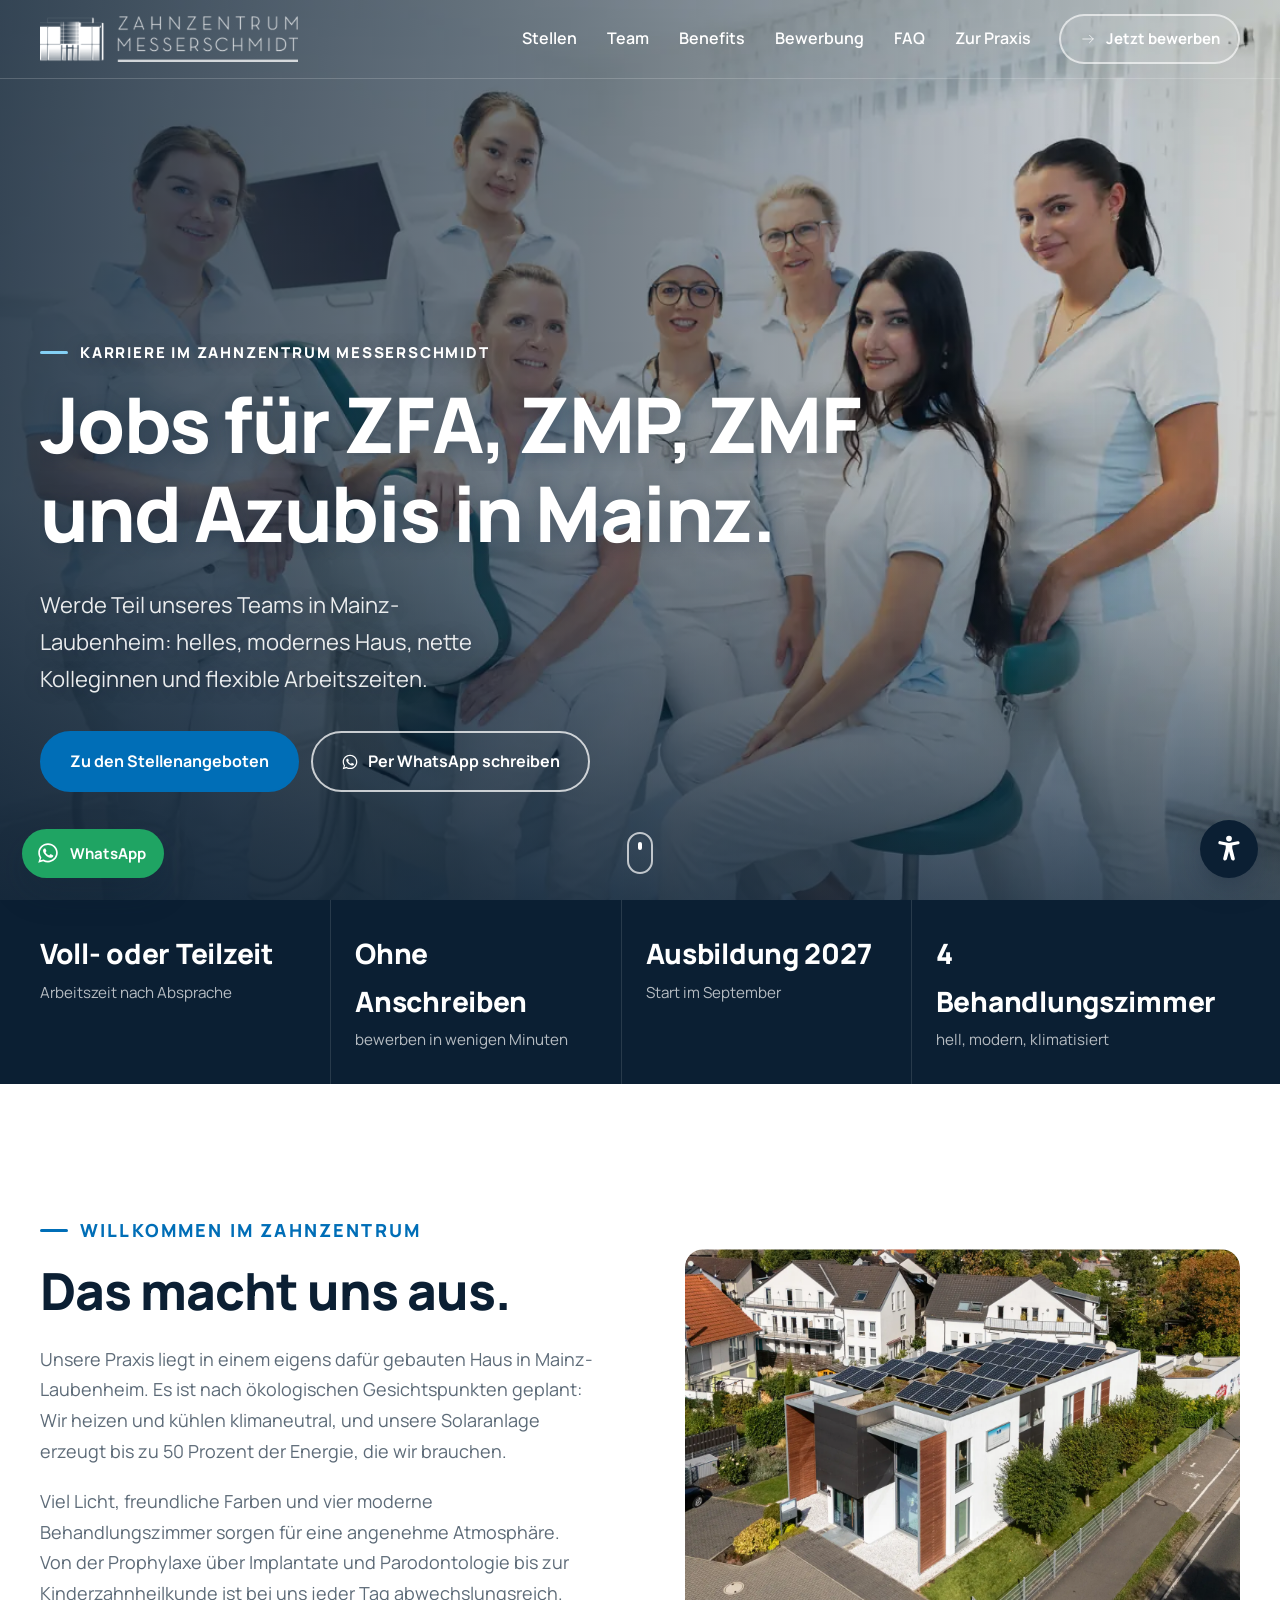
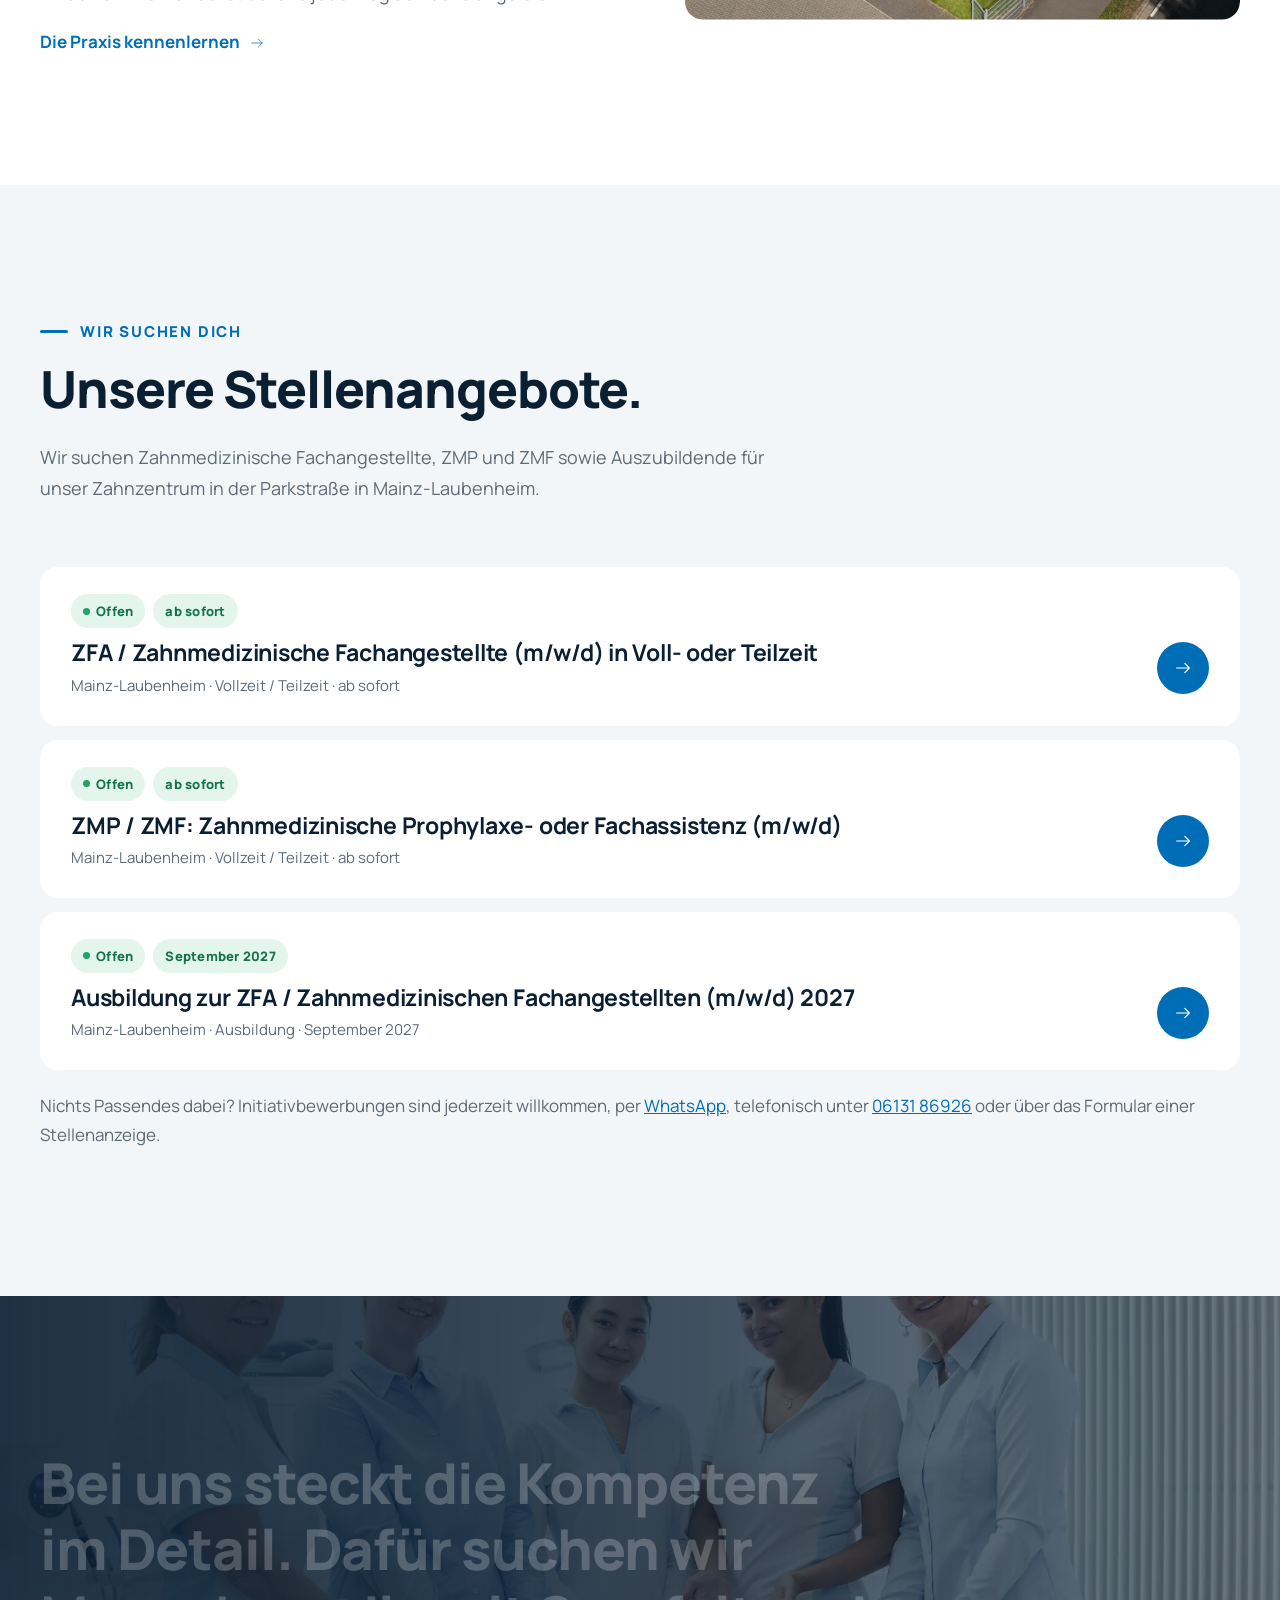
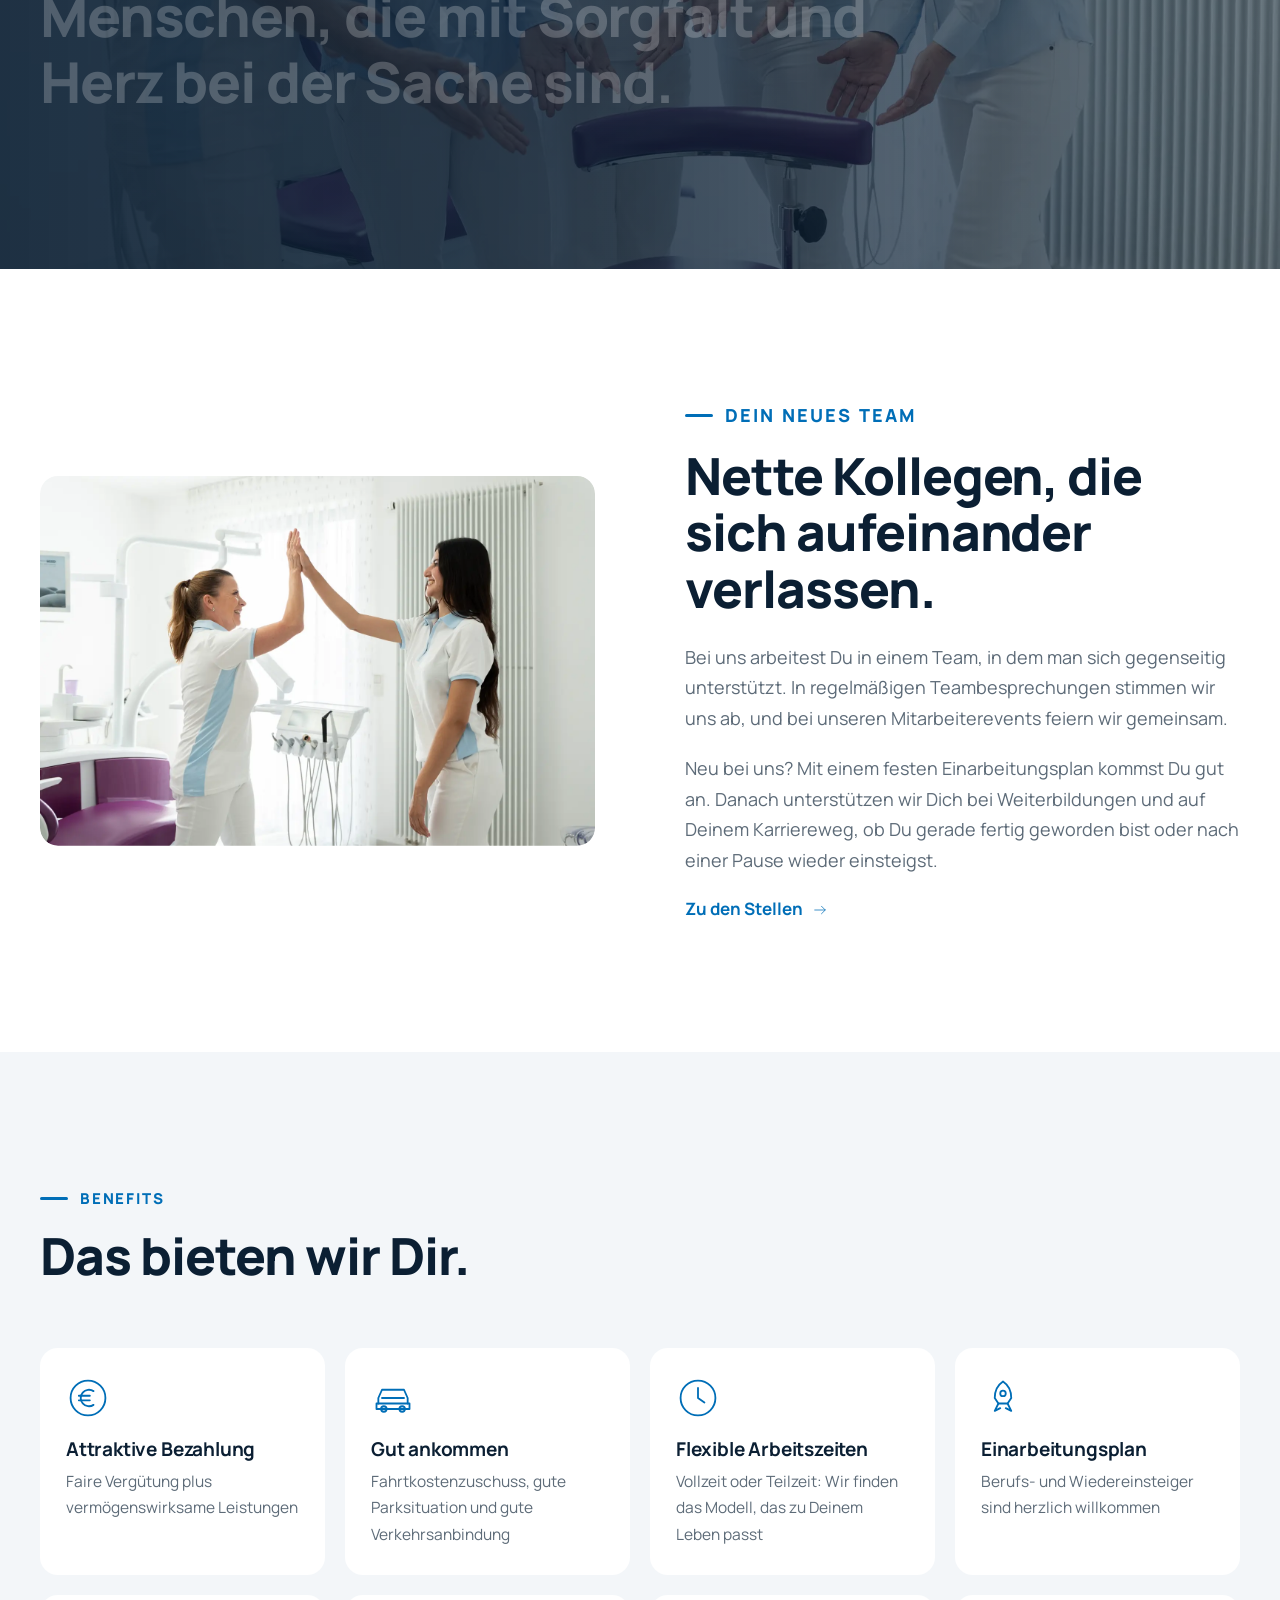
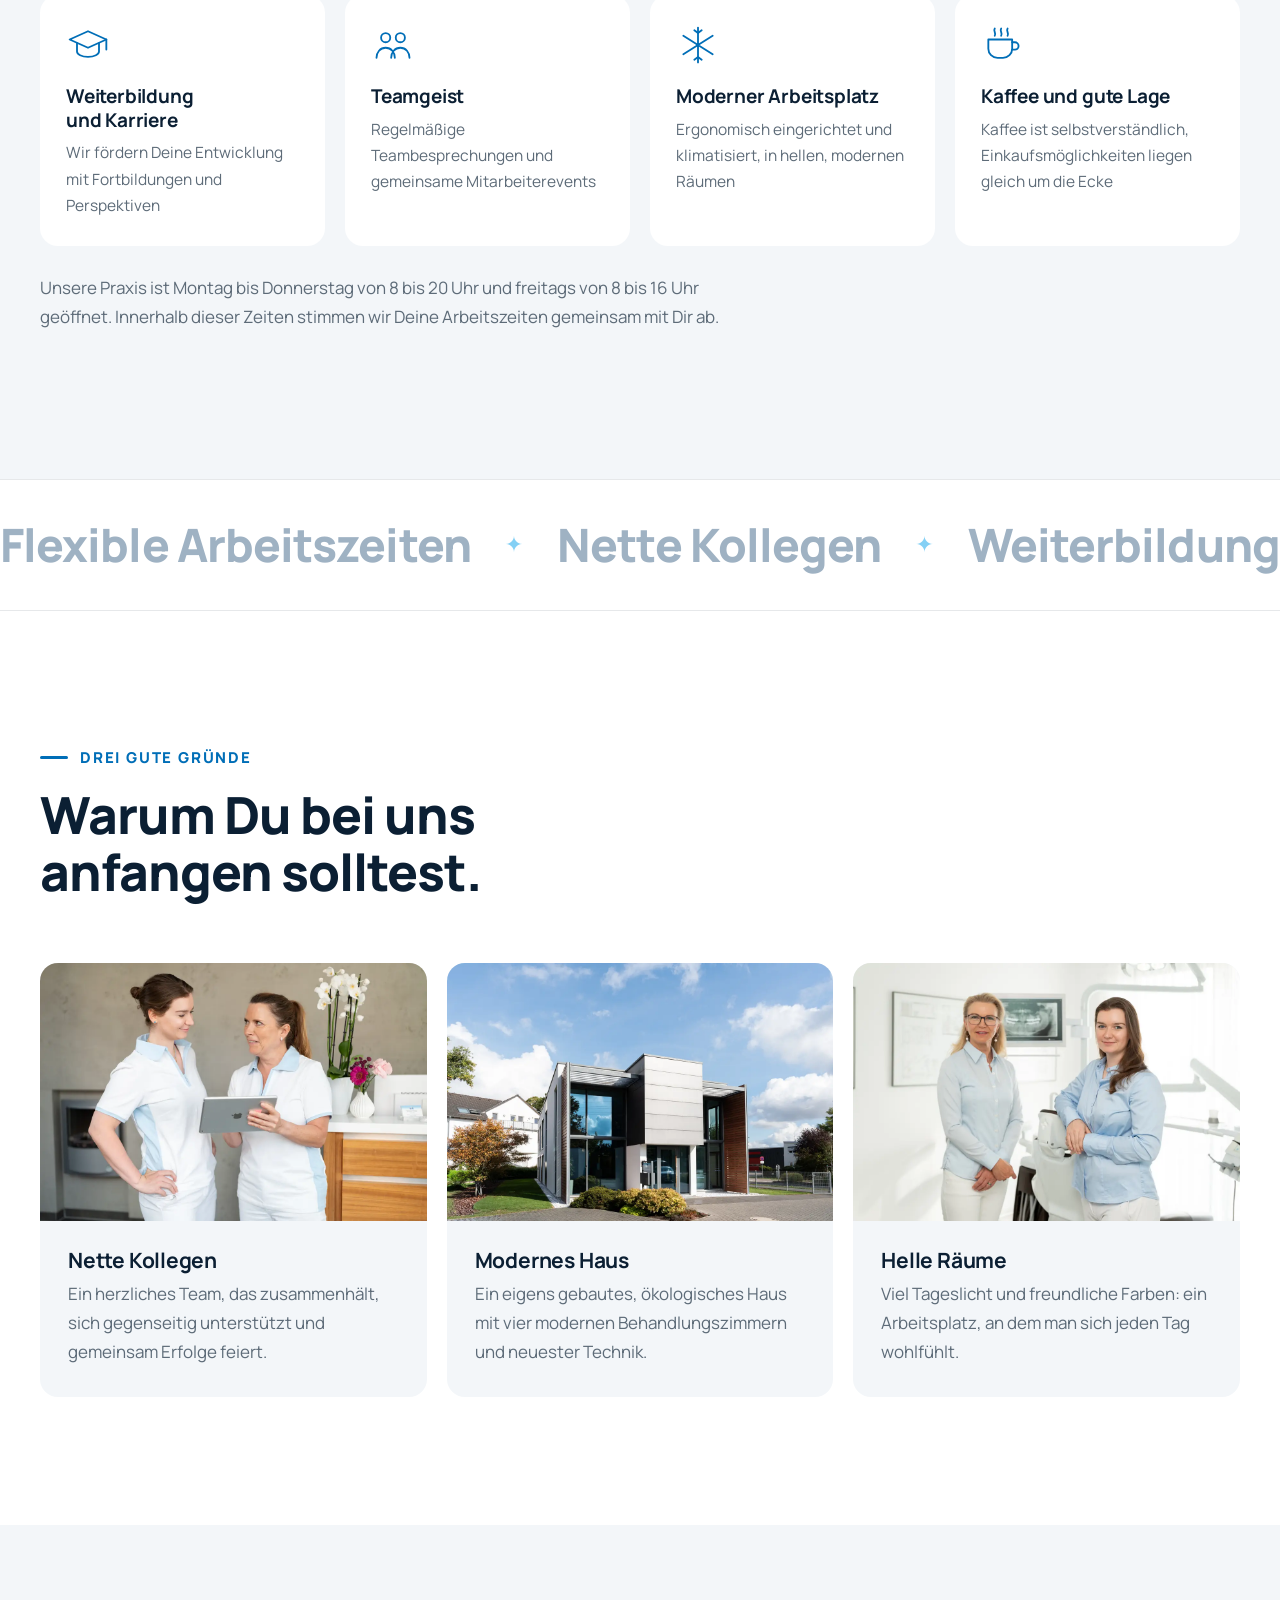
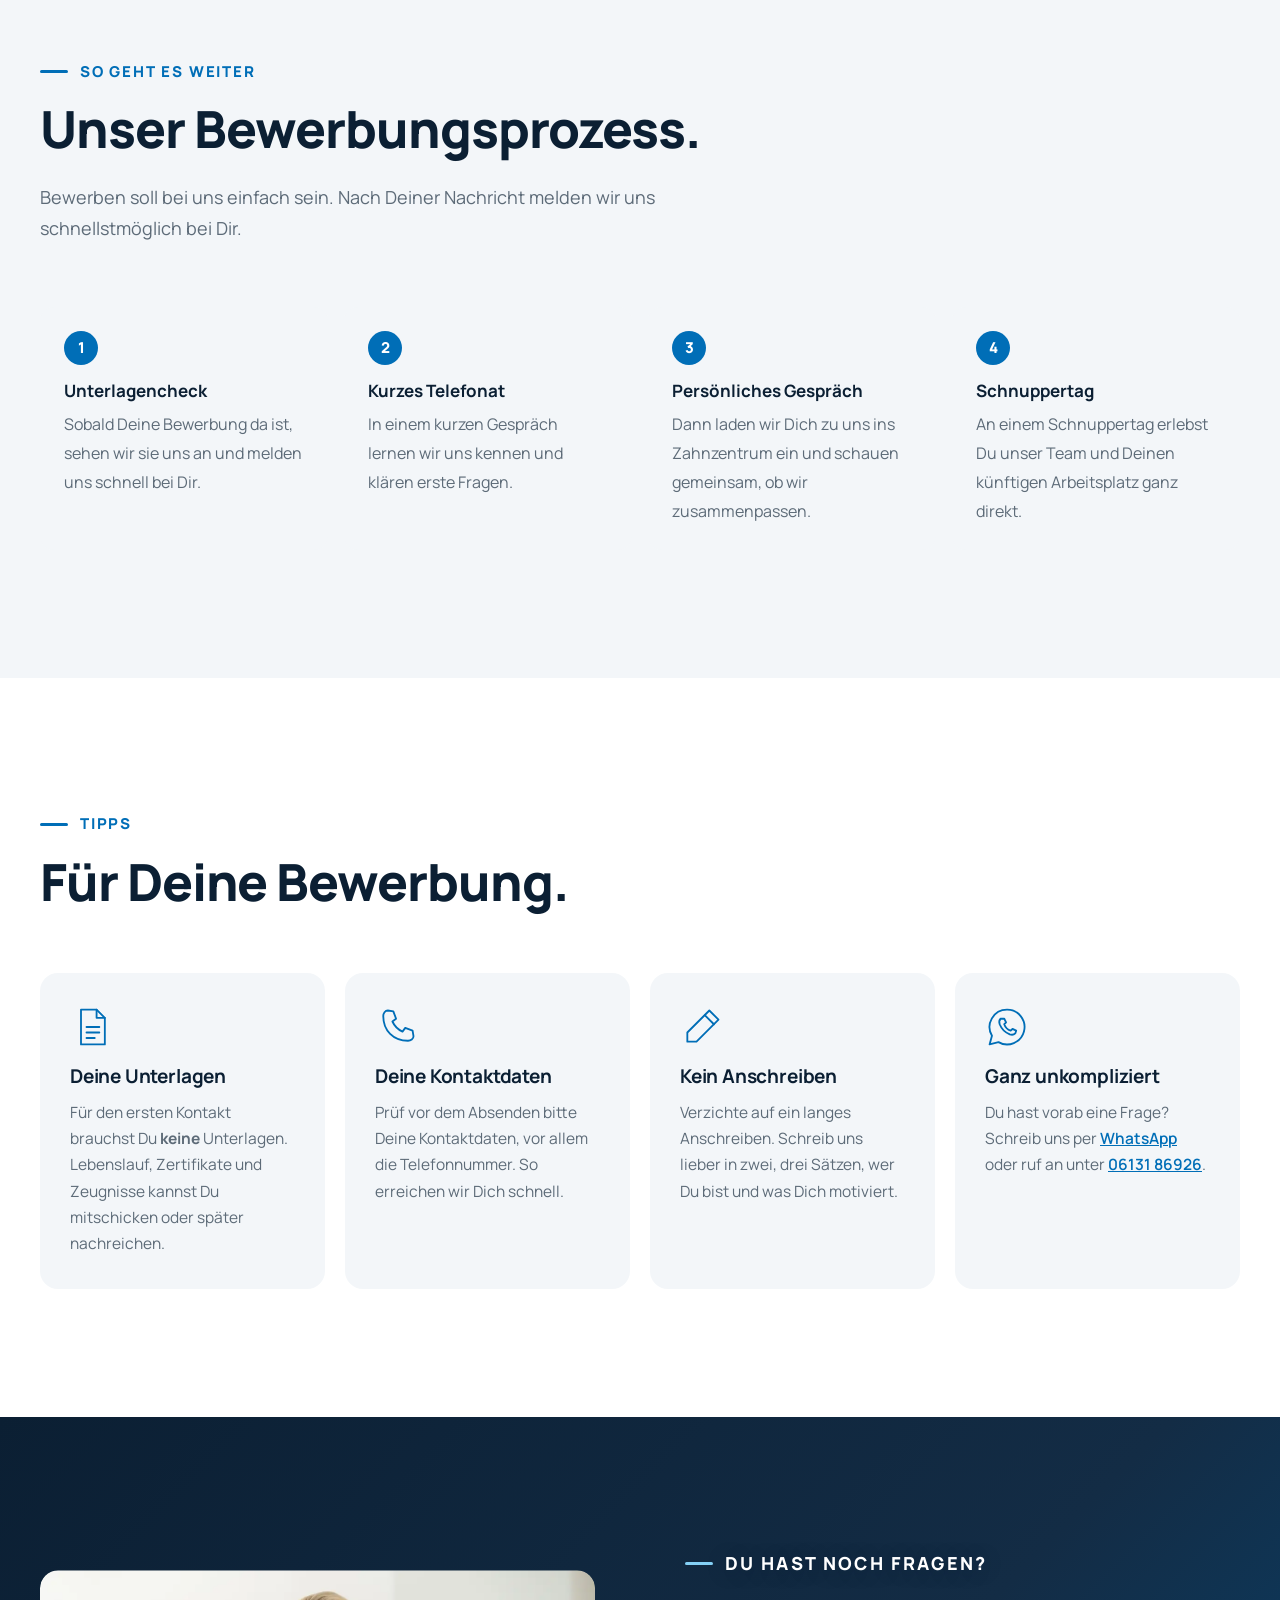
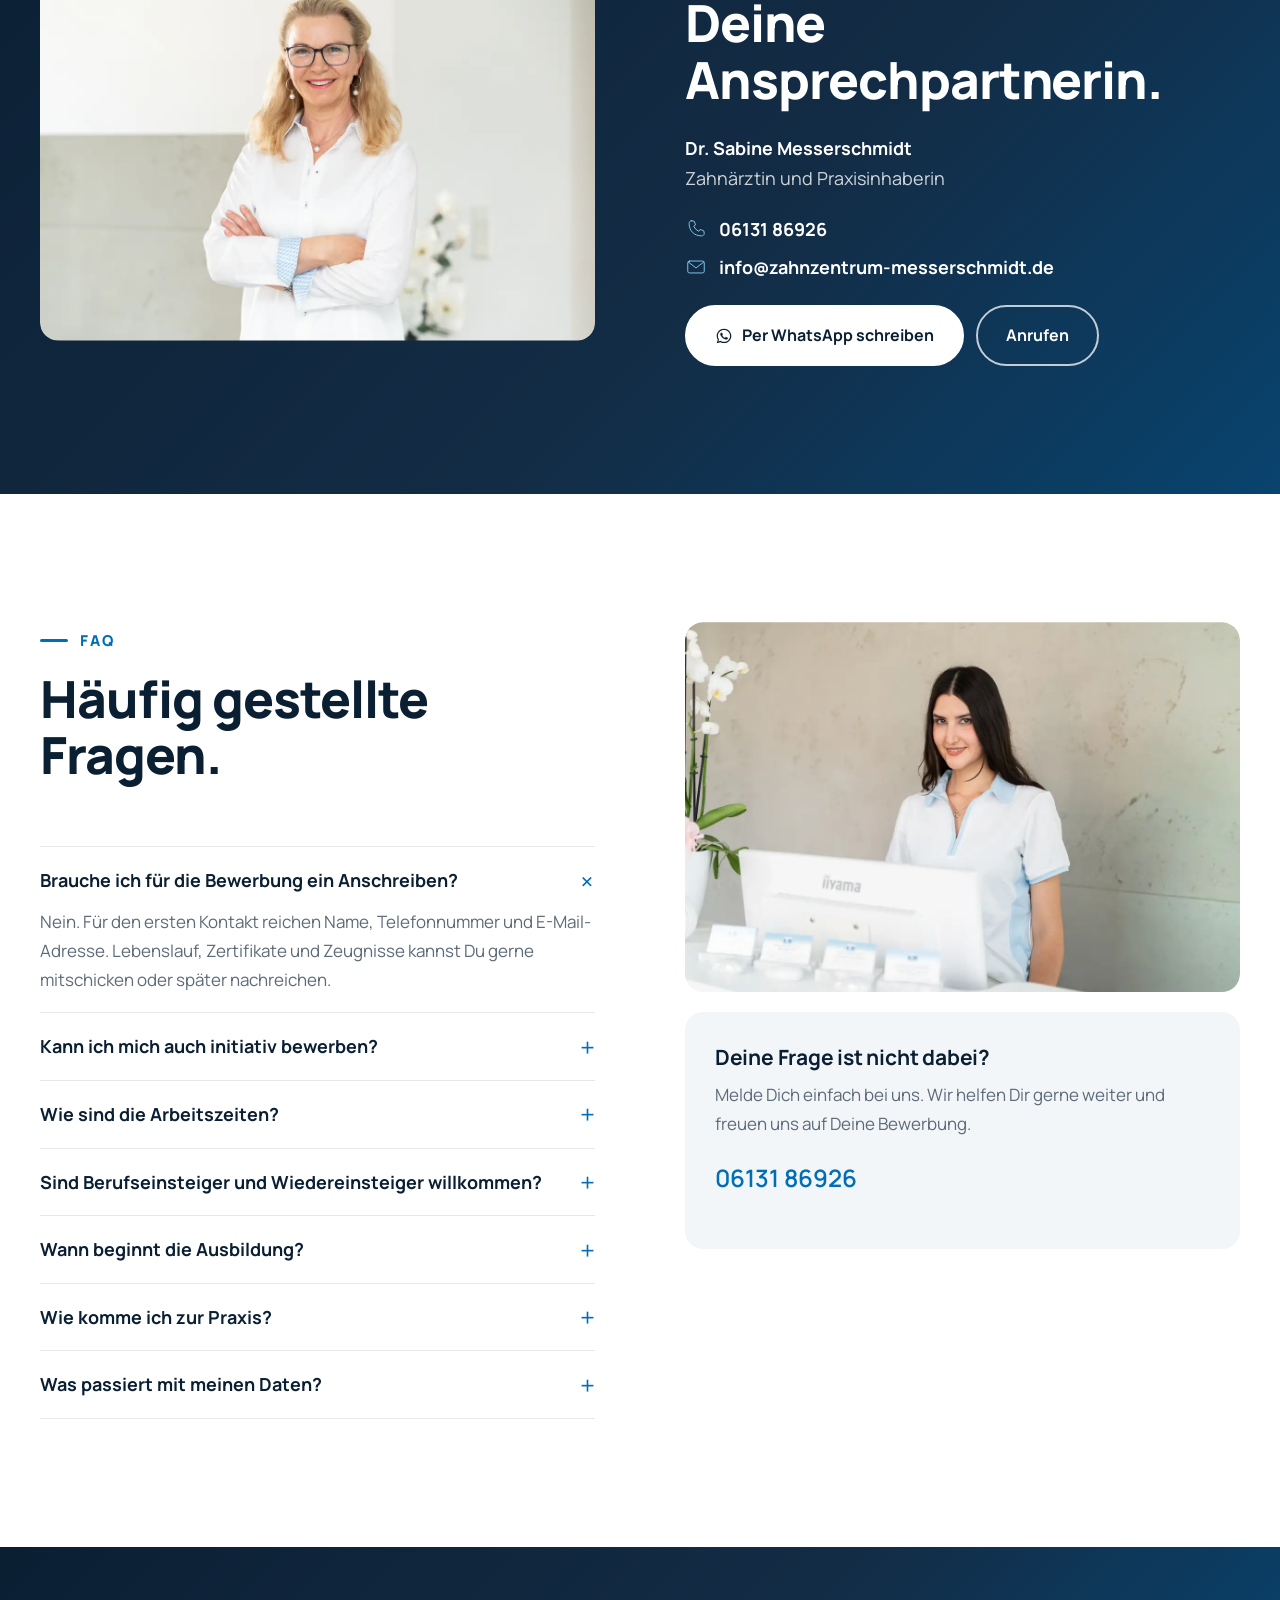
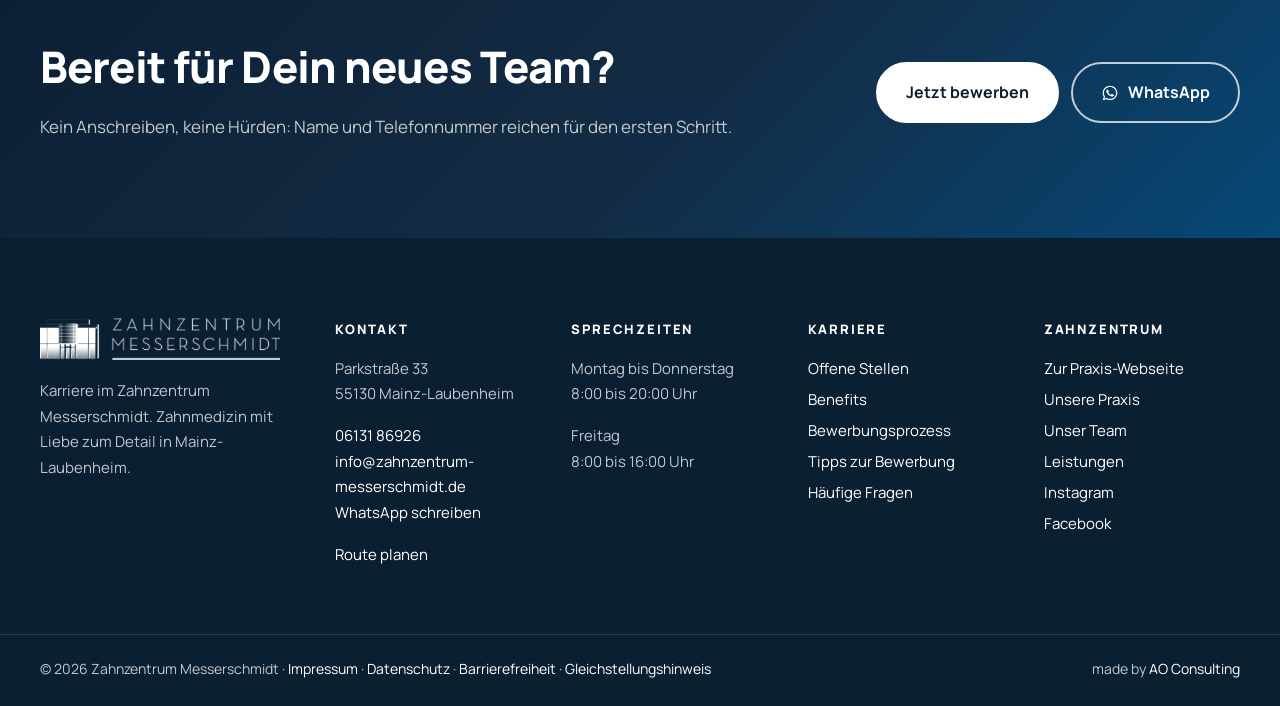
==== website/index.html @ 63767ce1 "stil.css wieder gleich wie die Hauptseite (Hero-Video ohne Zusatz-Zoom) Co-Authored-By: Claude Opus " ====
<!doctype html>
<html lang="de">
<head>
<meta charset="utf-8">
<meta name="viewport" content="width=device-width, initial-scale=1">
<title>ZFA, ZMP, ZMF &amp; Azubi Jobs in Mainz | Zahnzentrum Messerschmidt</title>
<meta name="description" content="Jobs im Zahnzentrum Messerschmidt in Mainz-Laubenheim: ZFA, ZMP, ZMF und Ausbildung 2027. Nettes Team, helles Haus, flexible Zeiten. Bewerben ohne Anschreiben.">
<meta name="robots" content="index, follow">
<link rel="canonical" href="https://zahnzentrum-messerschmidt-karriere.de/">
<meta property="og:type" content="website">
<meta property="og:locale" content="de_DE">
<meta property="og:site_name" content="Karriere im Zahnzentrum Messerschmidt">
<meta property="og:title" content="ZFA, ZMP, ZMF &amp; Azubi Jobs in Mainz | Zahnzentrum Messerschmidt">
<meta property="og:description" content="Starte Deine Karriere im Zahnzentrum Messerschmidt, einer hellen, modernen Zahnarztpraxis in Mainz-Laubenheim mit einem netten Team.">
<meta property="og:url" content="https://zahnzentrum-messerschmidt-karriere.de/">
<meta property="og:image" content="https://zahnzentrum-messerschmidt-karriere.de/assets/img/og-bild.jpg">
<meta name="twitter:card" content="summary_large_image">
<meta name="geo.region" content="DE-RP"><meta name="geo.placename" content="Mainz-Laubenheim">
<meta name="theme-color" content="#0b1f33">
<link rel="icon" href="assets/img/favicon-32.png" type="image/png" sizes="32x32">
<link rel="apple-touch-icon" href="assets/img/apple-touch-icon.png">
<link rel="preload" href="assets/fonts/manrope-latin-800-normal.woff2" as="font" type="font/woff2" crossorigin>
<link rel="preload" as="image" href="assets/img/hero-team.webp" media="(min-width:761px)">
<link rel="stylesheet" href="assets/css/einwilligung.css?v=bdec8e14">
<link rel="stylesheet" href="assets/css/barrierefreiheit.css?v=439c8efa">
<link rel="stylesheet" href="assets/css/stil.css?v=7736d1e5">
<link rel="stylesheet" href="assets/css/karriere.css?v=e9d1ba6e">
<script type="application/ld+json">
{
  "@context": "https://schema.org",
  "@type": "Dentist",
  "@id": "https://zahnzentrum-messerschmidt.de/#praxis",
  "name": "Zahnzentrum Messerschmidt",
  "url": "https://zahnzentrum-messerschmidt.de/",
  "logo": "https://zahnzentrum-messerschmidt-karriere.de/assets/img/logo-quer.png",
  "image": "https://zahnzentrum-messerschmidt-karriere.de/assets/img/og-bild.jpg",
  "sameAs": ["https://www.instagram.com/zahnzentrum_messerschmidt/", "https://www.facebook.com/zahnzentrummesserschmidt/"],
  "telephone": "+49 6131 86926",
  "email": "info@zahnzentrum-messerschmidt.de",
  "address": {"@type": "PostalAddress", "streetAddress": "Parkstraße 33", "postalCode": "55130", "addressLocality": "Mainz-Laubenheim", "addressRegion": "Rheinland-Pfalz", "addressCountry": "DE"},
  "contactPoint": {"@type": "ContactPoint", "contactType": "recruiting", "telephone": "+49 6131 86926", "email": "info@zahnzentrum-messerschmidt.de", "availableLanguage": "de"}
}
</script>
<script type="application/ld+json">
{
  "@context": "https://schema.org",
  "@type": "WebSite",
  "name": "Karriere im Zahnzentrum Messerschmidt",
  "url": "https://zahnzentrum-messerschmidt-karriere.de/",
  "inLanguage": "de-DE",
  "publisher": {"@id": "https://zahnzentrum-messerschmidt.de/#praxis"}
}
</script>
<script type="application/ld+json">
{
 "@context": "https://schema.org",
 "@type": "FAQPage",
 "mainEntity": [
  {
   "@type": "Question",
   "name": "Brauche ich für die Bewerbung ein Anschreiben?",
   "acceptedAnswer": {
    "@type": "Answer",
    "text": "Nein. Für den ersten Kontakt reichen Name, Telefonnummer und E-Mail-Adresse. Lebenslauf, Zertifikate und Zeugnisse kannst Du gerne mitschicken oder später nachreichen."
   }
  },
  {
   "@type": "Question",
   "name": "Kann ich mich auch initiativ bewerben?",
   "acceptedAnswer": {
    "@type": "Answer",
    "text": "Ja, sehr gerne. Schreib uns einfach über das Formular einer Stellenanzeige, per WhatsApp oder ruf uns an."
   }
  },
  {
   "@type": "Question",
   "name": "Wie sind die Arbeitszeiten?",
   "acceptedAnswer": {
    "@type": "Answer",
    "text": "Unsere Praxis ist Montag bis Donnerstag von 8 bis 20 Uhr und freitags von 8 bis 16 Uhr geöffnet. Innerhalb dieser Zeiten finden wir gemeinsam ein Modell, das zu Dir passt, in Vollzeit oder Teilzeit."
   }
  },
  {
   "@type": "Question",
   "name": "Sind Berufseinsteiger und Wiedereinsteiger willkommen?",
   "acceptedAnswer": {
    "@type": "Answer",
    "text": "Ja. Mit unserem Einarbeitungsplan begleiten wir Dich Schritt für Schritt, egal ob Du gerade fertig geworden bist oder nach einer Pause zurückkommst."
   }
  },
  {
   "@type": "Question",
   "name": "Wann beginnt die Ausbildung?",
   "acceptedAnswer": {
    "@type": "Answer",
    "text": "Die nächste Ausbildung zur Zahnmedizinischen Fachangestellten beginnt im September 2027. Du kannst Dich schon jetzt bewerben."
   }
  },
  {
   "@type": "Question",
   "name": "Wie komme ich zur Praxis?",
   "acceptedAnswer": {
    "@type": "Answer",
    "text": "Das Zahnzentrum liegt in der Parkstraße 33 in Mainz-Laubenheim. Es gibt Parkmöglichkeiten direkt am Haus, eine gute Verkehrsanbindung und Einkaufsmöglichkeiten in der Nähe."
   }
  },
  {
   "@type": "Question",
   "name": "Was passiert mit meinen Daten?",
   "acceptedAnswer": {
    "@type": "Answer",
    "text": "Deine Angaben nutzen wir nur für Deine Bewerbung und geben sie nicht an Dritte weiter. Nach Abschluss des Verfahrens löschen wir sie spätestens nach sechs Monaten."
   }
  }
 ]
}
</script>
</head>
<body class="startseite">
<a class="skip" href="#inhalt">Zum Inhalt springen</a>

<header class="kopf kopf-transparent">
  <div class="wrap kopf-zeile">
    <a class="logo" href="index.html" aria-label="Zahnzentrum Messerschmidt Karriere, zur Startseite">
      <img class="logo-farbe" src="assets/img/logo-quer.png" alt="Zahnzentrum Messerschmidt" width="650" height="116">
      <img class="logo-weiss" src="assets/img/logo-quer-weiss.png" alt="" width="650" height="116">
    </a>
    <nav class="hauptnavi" id="navi" aria-label="Hauptnavigation">
      <a href="index.html#stellen">Stellen</a>
      <a href="index.html#team">Team</a>
      <a href="index.html#benefits">Benefits</a>
      <a href="index.html#prozess">Bewerbung</a>
      <a href="index.html#faq">FAQ</a>
      <a href="https://zahnzentrum-messerschmidt.de/" rel="noopener" target="_blank">Zur Praxis</a>
    </nav>
    <a class="knopf knopf-klein kopf-knopf" href="index.html#stellen"><svg class="ikon-klein" viewBox="0 0 48 48" fill="none" stroke="currentColor" stroke-width="2" stroke-linecap="round" stroke-linejoin="round" aria-hidden="true"><path d="M10 24h28M28 14l10 10-10 10"/></svg><span>Jetzt bewerben</span></a>
    <button class="navi-schalter" aria-expanded="false" aria-controls="navi" aria-label="Menü öffnen"><span></span><span></span><span></span></button>
  </div>
</header>

<main id="inhalt">

<section class="hero hero-karriere" aria-labelledby="hero-titel">
  <div class="hero-foto">
    <picture>
      <source media="(max-width:760px)" srcset="assets/img/hero-team-mobil.webp" type="image/webp">
      <source media="(max-width:760px)" srcset="assets/img/hero-team-mobil.jpg">
      <source srcset="assets/img/hero-team.webp" type="image/webp">
      <img src="assets/img/hero-team.jpg" alt="Das Team des Zahnzentrums Messerschmidt in einem hellen Behandlungszimmer" width="2400" height="1600" fetchpriority="high">
    </picture>
  </div>
  <div class="hero-schleier"></div>
  <div class="wrap hero-inhalt">
    <p class="dachzeile dachzeile-hell">Karriere im Zahnzentrum Messerschmidt</p>
    <h1 id="hero-titel"><span class="zeile"><span>Jobs für ZFA, ZMP, ZMF</span></span><span class="zeile"><span>und Azubis in Mainz.</span></span></h1>
    <p class="hero-unterzeile">Werde Teil unseres Teams in Mainz-Laubenheim: helles, modernes Haus, nette Kolleginnen und flexible Arbeitszeiten.</p>
    <div class="knoepfe">
      <a class="knopf" href="#stellen">Zu den Stellenangeboten</a>
      <a class="knopf knopf-rand-hell" href="https://wa.me/4915154321140?text=Hallo%2C%20ich%20interessiere%20mich%20f%C3%BCr%20eine%20Stelle%20im%20Zahnzentrum%20Messerschmidt." rel="noopener" target="_blank"><svg class="ikon-klein" viewBox="0 0 32 32" aria-hidden="true"><path fill="currentColor" d="M16 3C8.8 3 3 8.7 3 15.8c0 2.5.7 4.8 2 6.8L3 29l6.6-2c1.9 1 4.1 1.6 6.4 1.6 7.2 0 13-5.7 13-12.8S23.2 3 16 3zm0 23.4c-2 0-4-.6-5.7-1.6l-.4-.2-3.9 1.2 1.2-3.8-.3-.4a10.4 10.4 0 0 1-1.7-5.8C5.2 10 10 5.3 16 5.3S26.8 10 26.8 15.8 22 26.4 16 26.4zm5.9-7.8c-.3-.2-1.9-.9-2.2-1s-.5-.2-.7.2-.8 1-1 1.2-.4.2-.7.1c-.3-.2-1.4-.5-2.6-1.6-1-.9-1.6-1.9-1.8-2.2-.2-.3 0-.5.1-.7l.5-.6.3-.5c.1-.2 0-.4 0-.6l-1-2.4c-.3-.6-.5-.5-.7-.5h-.6c-.2 0-.6.1-.9.4-.3.3-1.2 1.1-1.2 2.7s1.2 3.1 1.4 3.4c.2.2 2.4 3.6 5.7 5 .8.4 1.4.6 1.9.7.8.3 1.6.2 2.2.1.7-.1 1.9-.8 2.2-1.5.3-.7.3-1.4.2-1.5-.1-.2-.3-.3-.6-.4z"/></svg>Per WhatsApp schreiben</a>
    </div>
  </div>
  <a class="hero-runter" href="#auf-einen-blick" aria-label="Weiter nach unten"></a>
</section>

<section id="auf-einen-blick" class="fakten-leiste" aria-label="Auf einen Blick">
  <div class="wrap fakten-raster">
    <div><strong>Voll- oder Teilzeit</strong><span>Arbeitszeit nach Absprache</span></div>
    <div><strong>Ohne Anschreiben</strong><span>bewerben in wenigen Minuten</span></div>
    <div><strong>Ausbildung 2027</strong><span>Start im September</span></div>
    <div><strong>4 Behandlungszimmer</strong><span>hell, modern, klimatisiert</span></div>
  </div>
</section>

<section id="ueber-uns" class="wrap abschnitt zwei">
  <div class="text-spalte">
    <p class="dachzeile">Willkommen im Zahnzentrum</p>
    <h2>Das macht uns aus.</h2>
    <p>Unsere Praxis liegt in einem eigens dafür gebauten Haus in Mainz-Laubenheim. Es ist nach ökologischen Gesichtspunkten geplant: Wir heizen und kühlen klimaneutral, und unsere Solaranlage erzeugt bis zu 50 Prozent der Energie, die wir brauchen.</p>
    <p>Viel Licht, freundliche Farben und vier moderne Behandlungszimmer sorgen für eine angenehme Atmosphäre. Von der Prophylaxe über Implantate und Parodontologie bis zur Kinderzahnheilkunde ist bei uns jeder Tag abwechslungsreich.</p>
    <a class="mehr" href="https://zahnzentrum-messerschmidt.de/praxis.html" rel="noopener" target="_blank">Die Praxis kennenlernen <svg class="ikon-pfeil" viewBox="0 0 48 48" fill="none" stroke="currentColor" stroke-width="2" stroke-linecap="round" stroke-linejoin="round" aria-hidden="true"><path d="M10 24h28M28 14l10 10-10 10"/></svg></a>
  </div>
  <figure class="bild-quer"><picture><source srcset="assets/img/haus.webp" type="image/webp"><img src="assets/img/haus.jpg" alt="Das Haus des Zahnzentrums Messerschmidt mit Solaranlage auf dem Dach, von oben" width="1500" height="1000" loading="lazy" decoding="async"></picture></figure>
</section>

<section id="stellen" class="abschnitt flaeche">
  <div class="wrap">
    <div class="abschnitt-kopf">
      <p class="dachzeile">Wir suchen Dich</p>
      <h2>Unsere Stellenangebote.</h2>
      <p>Wir suchen Zahnmedizinische Fachangestellte, ZMP und ZMF sowie Auszubildende für unser Zahnzentrum in der Parkstraße in Mainz-Laubenheim.</p>
    </div>
    <div class="stellen-liste">
<!-- STELLEN:ANFANG -->
<!-- generiert von scripts/bauen.py – Änderungen in stellen/*.json -->
<a class="stelle-zeile zustand-aktiv" href="stellen/zfa-mainz.html">
  <div class="marken"><span class="marke marke-gruen">Offen</span><span class="marke marke-gruen">ab sofort</span></div>
  <div>
    <h3>ZFA / Zahnmedizinische Fachangestellte (m/w/d) in Voll- oder Teilzeit</h3>
    <p class="meta">Mainz-Laubenheim · Vollzeit / Teilzeit · ab sofort</p>
  </div>
  <span class="pfeil" aria-hidden="true"><svg viewBox="0 0 48 48" fill="none" stroke="currentColor" stroke-width="2.4" stroke-linecap="round" stroke-linejoin="round"><path d="M10 24h28M28 14l10 10-10 10"/></svg></span>
</a>

<a class="stelle-zeile zustand-aktiv" href="stellen/zmp-zmf-mainz.html">
  <div class="marken"><span class="marke marke-gruen">Offen</span><span class="marke marke-gruen">ab sofort</span></div>
  <div>
    <h3>ZMP / ZMF: Zahnmedizinische Prophylaxe- oder Fachassistenz (m/w/d)</h3>
    <p class="meta">Mainz-Laubenheim · Vollzeit / Teilzeit · ab sofort</p>
  </div>
  <span class="pfeil" aria-hidden="true"><svg viewBox="0 0 48 48" fill="none" stroke="currentColor" stroke-width="2.4" stroke-linecap="round" stroke-linejoin="round"><path d="M10 24h28M28 14l10 10-10 10"/></svg></span>
</a>

<a class="stelle-zeile zustand-aktiv" href="stellen/ausbildung-zfa-mainz.html">
  <div class="marken"><span class="marke marke-gruen">Offen</span><span class="marke marke-gruen">September 2027</span></div>
  <div>
    <h3>Ausbildung zur ZFA / Zahnmedizinischen Fachangestellten (m/w/d) 2027</h3>
    <p class="meta">Mainz-Laubenheim · Ausbildung · September 2027</p>
  </div>
  <span class="pfeil" aria-hidden="true"><svg viewBox="0 0 48 48" fill="none" stroke="currentColor" stroke-width="2.4" stroke-linecap="round" stroke-linejoin="round"><path d="M10 24h28M28 14l10 10-10 10"/></svg></span>
</a>

<script type="application/ld+json">{"@context": "https://schema.org", "@type": "ItemList", "itemListElement": [{"@type": "ListItem", "position": 1, "url": "https://zahnzentrum-messerschmidt-karriere.de/stellen/zfa-mainz.html"}, {"@type": "ListItem", "position": 2, "url": "https://zahnzentrum-messerschmidt-karriere.de/stellen/zmp-zmf-mainz.html"}, {"@type": "ListItem", "position": 3, "url": "https://zahnzentrum-messerschmidt-karriere.de/stellen/ausbildung-zfa-mainz.html"}]}</script>
<!-- STELLEN:ENDE -->
    </div>
    <p class="stellen-hinweis">Nichts Passendes dabei? Initiativbewerbungen sind jederzeit willkommen, per <a href="https://wa.me/4915154321140" rel="noopener" target="_blank">WhatsApp</a>, telefonisch unter <a href="tel:+49613186926">06131 86926</a> oder über das Formular einer Stellenanzeige.</p>
  </div>
</section>

<section class="aussage aussage-bild" aria-label="Unser Leitsatz">
  <div class="aussage-hg" data-parallax><picture><source srcset="assets/img/leitsatz.webp" type="image/webp"><img src="assets/img/leitsatz.jpg" alt="" width="1920" height="1080" loading="lazy" decoding="async"></picture></div>
  <div class="wrap"><p class="aussage-text" data-woerter>Bei uns steckt die Kompetenz im Detail. Dafür suchen wir Menschen, die mit Sorgfalt und Herz bei der Sache sind.</p></div>
</section>

<section id="team" class="wrap abschnitt zwei umgekehrt">
  <div class="text-spalte">
    <p class="dachzeile">Dein neues Team</p>
    <h2>Nette Kollegen, die sich aufeinander verlassen.</h2>
    <p>Bei uns arbeitest Du in einem Team, in dem man sich gegenseitig unterstützt. In regelmäßigen Teambesprechungen stimmen wir uns ab, und bei unseren Mitarbeiterevents feiern wir gemeinsam.</p>
    <p>Neu bei uns? Mit einem festen Einarbeitungsplan kommst Du gut an. Danach unterstützen wir Dich bei Weiterbildungen und auf Deinem Karriereweg, ob Du gerade fertig geworden bist oder nach einer Pause wieder einsteigst.</p>
    <a class="mehr" href="#stellen">Zu den Stellen <svg class="ikon-pfeil" viewBox="0 0 48 48" fill="none" stroke="currentColor" stroke-width="2" stroke-linecap="round" stroke-linejoin="round" aria-hidden="true"><path d="M10 24h28M28 14l10 10-10 10"/></svg></a>
  </div>
  <figure class="bild-quer"><picture><source srcset="assets/img/job-familie.webp" type="image/webp"><img src="assets/img/job-familie.jpg" alt="Zwei Kolleginnen klatschen sich im Behandlungszimmer ab" width="1500" height="1000" loading="lazy" decoding="async"></picture></figure>
</section>

<section id="benefits" class="abschnitt flaeche">
  <div class="wrap">
    <div class="abschnitt-kopf">
      <p class="dachzeile">Benefits</p>
      <h2>Das bieten wir Dir.</h2>
    </div>
    <div class="benefits-raster">
      <div class="benefit"><img src="assets/img/icons/euro.svg" alt="" width="48" height="48" loading="lazy"><h3>Attraktive Bezahlung</h3><p>Faire Vergütung plus vermögenswirksame Leistungen</p></div>
      <div class="benefit"><img src="assets/img/icons/auto.svg" alt="" width="48" height="48" loading="lazy"><h3>Gut ankommen</h3><p>Fahrtkostenzuschuss, gute Parksituation und gute Verkehrsanbindung</p></div>
      <div class="benefit"><img src="assets/img/icons/uhr.svg" alt="" width="48" height="48" loading="lazy"><h3>Flexible Arbeitszeiten</h3><p>Vollzeit oder Teilzeit: Wir finden das Modell, das zu Deinem Leben passt</p></div>
      <div class="benefit"><img src="assets/img/icons/start.svg" alt="" width="48" height="48" loading="lazy"><h3>Einarbeitungsplan</h3><p>Berufs- und Wiedereinsteiger sind herzlich willkommen</p></div>
      <div class="benefit"><img src="assets/img/icons/weiterbildung.svg" alt="" width="48" height="48" loading="lazy"><h3>Weiterbildung und Karriere</h3><p>Wir fördern Deine Entwicklung mit Fortbildungen und Perspektiven</p></div>
      <div class="benefit"><img src="assets/img/icons/team.svg" alt="" width="48" height="48" loading="lazy"><h3>Teamgeist</h3><p>Regelmäßige Teambesprechungen und gemeinsame Mitarbeiterevents</p></div>
      <div class="benefit"><img src="assets/img/icons/klima.svg" alt="" width="48" height="48" loading="lazy"><h3>Moderner Arbeitsplatz</h3><p>Ergonomisch eingerichtet und klimatisiert, in hellen, modernen Räumen</p></div>
      <div class="benefit"><img src="assets/img/icons/kaffee.svg" alt="" width="48" height="48" loading="lazy"><h3>Kaffee und gute Lage</h3><p>Kaffee ist selbstverständlich, Einkaufsmöglichkeiten liegen gleich um die Ecke</p></div>
    </div>
    <p class="benefits-fuss">Unsere Praxis ist Montag bis Donnerstag von 8 bis 20 Uhr und freitags von 8 bis 16 Uhr geöffnet. Innerhalb dieser Zeiten stimmen wir Deine Arbeitszeiten gemeinsam mit Dir ab.</p>
  </div>
</section>

<div class="laufband" aria-hidden="true"><div class="laufband-spur"><span>Flexible Arbeitszeiten</span><i aria-hidden="true">✦</i><span>Nette Kollegen</span><i aria-hidden="true">✦</i><span>Weiterbildung</span><i aria-hidden="true">✦</i><span>Fahrtkostenzuschuss</span><i aria-hidden="true">✦</i><span>Einarbeitungsplan</span><i aria-hidden="true">✦</i><span>Vermögenswirksame Leistungen</span><i aria-hidden="true">✦</i><span>Mitarbeiterevents</span><i aria-hidden="true">✦</i><span>Klimatisierte Räume</span><i aria-hidden="true">✦</i><span>Gute Parksituation</span><i aria-hidden="true">✦</i><span>Flexible Arbeitszeiten</span><i aria-hidden="true">✦</i><span>Nette Kollegen</span><i aria-hidden="true">✦</i><span>Weiterbildung</span><i aria-hidden="true">✦</i><span>Fahrtkostenzuschuss</span><i aria-hidden="true">✦</i><span>Einarbeitungsplan</span><i aria-hidden="true">✦</i><span>Vermögenswirksame Leistungen</span><i aria-hidden="true">✦</i><span>Mitarbeiterevents</span><i aria-hidden="true">✦</i><span>Klimatisierte Räume</span><i aria-hidden="true">✦</i><span>Gute Parksituation</span><i aria-hidden="true">✦</i></div></div>

<section id="gruende" class="wrap abschnitt">
  <div class="abschnitt-kopf">
    <p class="dachzeile">Drei gute Gründe</p>
    <h2>Warum Du bei uns anfangen solltest.</h2>
  </div>
  <div class="gruende-raster">
    <article class="grund"><picture><source srcset="assets/img/gruende-kollegen.webp" type="image/webp"><img src="assets/img/gruende-kollegen.jpg" alt="Zwei Kolleginnen schauen am Empfang gemeinsam auf ein Tablet" width="1200" height="800" loading="lazy" decoding="async"></picture><div class="grund-text"><h3>Nette Kollegen</h3><p>Ein herzliches Team, das zusammenhält, sich gegenseitig unterstützt und gemeinsam Erfolge feiert.</p></div></article>
    <article class="grund"><picture><source srcset="assets/img/gruende-modern.webp" type="image/webp"><img src="assets/img/gruende-modern.jpg" alt="Das moderne Gebäude des Zahnzentrums Messerschmidt" width="1200" height="800" loading="lazy" decoding="async"></picture><div class="grund-text"><h3>Modernes Haus</h3><p>Ein eigens gebautes, ökologisches Haus mit vier modernen Behandlungszimmern und neuester Technik.</p></div></article>
    <article class="grund"><picture><source srcset="assets/img/gruende-hell.webp" type="image/webp"><img src="assets/img/gruende-hell.jpg" alt="Zahnärztin und Kollegin in einem hellen Behandlungszimmer" width="1200" height="800" loading="lazy" decoding="async"></picture><div class="grund-text"><h3>Helle Räume</h3><p>Viel Tageslicht und freundliche Farben: ein Arbeitsplatz, an dem man sich jeden Tag wohlfühlt.</p></div></article>
  </div>
</section>

<section id="prozess" class="abschnitt flaeche">
  <div class="wrap">
    <div class="abschnitt-kopf">
      <p class="dachzeile">So geht es weiter</p>
      <h2>Unser Bewerbungsprozess.</h2>
      <p>Bewerben soll bei uns einfach sein. Nach Deiner Nachricht melden wir uns schnellstmöglich bei Dir.</p>
    </div>
    <ol class="ablauf ablauf-gross">
      <li><strong>Unterlagencheck</strong><span>Sobald Deine Bewerbung da ist, sehen wir sie uns an und melden uns schnell bei Dir.</span></li>
      <li><strong>Kurzes Telefonat</strong><span>In einem kurzen Gespräch lernen wir uns kennen und klären erste Fragen.</span></li>
      <li><strong>Persönliches Gespräch</strong><span>Dann laden wir Dich zu uns ins Zahnzentrum ein und schauen gemeinsam, ob wir zusammenpassen.</span></li>
      <li><strong>Schnuppertag</strong><span>An einem Schnuppertag erlebst Du unser Team und Deinen künftigen Arbeitsplatz ganz direkt.</span></li>
    </ol>
  </div>
</section>

<section id="tipps" class="wrap abschnitt">
  <div class="abschnitt-kopf">
    <p class="dachzeile">Tipps</p>
    <h2>Für Deine Bewerbung.</h2>
  </div>
  <div class="tipps-raster">
    <div class="kachel"><img src="assets/img/icons/dokument.svg" alt="" width="48" height="48" loading="lazy"><h3>Deine Unterlagen</h3><p>Für den ersten Kontakt brauchst Du <strong>keine</strong> Unterlagen. Lebenslauf, Zertifikate und Zeugnisse kannst Du mitschicken oder später nachreichen.</p></div>
    <div class="kachel"><img src="assets/img/icons/telefon.svg" alt="" width="48" height="48" loading="lazy"><h3>Deine Kontaktdaten</h3><p>Prüf vor dem Absenden bitte Deine Kontaktdaten, vor allem die Telefonnummer. So erreichen wir Dich schnell.</p></div>
    <div class="kachel"><img src="assets/img/icons/stift.svg" alt="" width="48" height="48" loading="lazy"><h3>Kein Anschreiben</h3><p>Verzichte auf ein langes Anschreiben. Schreib uns lieber in zwei, drei Sätzen, wer Du bist und was Dich motiviert.</p></div>
    <div class="kachel"><img src="assets/img/icons/whatsapp.svg" alt="" width="48" height="48" loading="lazy"><h3>Ganz unkompliziert</h3><p>Du hast vorab eine Frage? Schreib uns per <a href="https://wa.me/4915154321140" rel="noopener" target="_blank">WhatsApp</a> oder ruf an unter <a href="tel:+49613186926">06131 86926</a>.</p></div>
  </div>
</section>

<section id="kontakt" class="abschnitt karriere-teaser ansprech-band">
  <div class="wrap zwei">
    <figure class="bild-quer"><picture><source srcset="assets/img/ansprechpartner-quer.webp" type="image/webp"><img src="assets/img/ansprechpartner-quer.jpg" alt="Dr. Sabine Messerschmidt, Zahnärztin und Praxisinhaberin" width="1200" height="800" loading="lazy" decoding="async"></picture></figure>
    <div class="text-spalte">
      <p class="dachzeile dachzeile-hell">Du hast noch Fragen?</p>
      <h2>Deine Ansprechpartnerin.</h2>
      <p><strong style="color:#fff">Dr. Sabine Messerschmidt</strong><br>Zahnärztin und Praxisinhaberin</p>
      <ul class="kontakt-zeilen">
        <li><svg class="ikon-klein" viewBox="0 0 48 48" fill="none" stroke="currentColor" stroke-width="2" stroke-linecap="round" stroke-linejoin="round" aria-hidden="true"><path d="M14 6l6 1 3 8-4 3a22 22 0 0 0 11 11l3-4 8 3 1 6c0 3-3 5-6 5C20 39 9 28 9 12c0-3 2-6 5-6z"/></svg><a href="tel:+49613186926">06131 86926</a></li>
        <li><svg class="ikon-klein" viewBox="0 0 48 48" fill="none" stroke="currentColor" stroke-width="2" stroke-linecap="round" stroke-linejoin="round" aria-hidden="true"><rect x="6" y="11" width="36" height="26" rx="4"/><path d="M7 13l17 13 17-13"/></svg><a href="mailto:info@zahnzentrum-messerschmidt.de">info@zahnzentrum-messerschmidt.de</a></li>
      </ul>
      <div class="knoepfe">
        <a class="knopf knopf-hell" href="https://wa.me/4915154321140?text=Hallo%2C%20ich%20interessiere%20mich%20f%C3%BCr%20eine%20Stelle%20im%20Zahnzentrum%20Messerschmidt." rel="noopener" target="_blank"><svg class="ikon-klein" viewBox="0 0 32 32" aria-hidden="true"><path fill="currentColor" d="M16 3C8.8 3 3 8.7 3 15.8c0 2.5.7 4.8 2 6.8L3 29l6.6-2c1.9 1 4.1 1.6 6.4 1.6 7.2 0 13-5.7 13-12.8S23.2 3 16 3zm0 23.4c-2 0-4-.6-5.7-1.6l-.4-.2-3.9 1.2 1.2-3.8-.3-.4a10.4 10.4 0 0 1-1.7-5.8C5.2 10 10 5.3 16 5.3S26.8 10 26.8 15.8 22 26.4 16 26.4zm5.9-7.8c-.3-.2-1.9-.9-2.2-1s-.5-.2-.7.2-.8 1-1 1.2-.4.2-.7.1c-.3-.2-1.4-.5-2.6-1.6-1-.9-1.6-1.9-1.8-2.2-.2-.3 0-.5.1-.7l.5-.6.3-.5c.1-.2 0-.4 0-.6l-1-2.4c-.3-.6-.5-.5-.7-.5h-.6c-.2 0-.6.1-.9.4-.3.3-1.2 1.1-1.2 2.7s1.2 3.1 1.4 3.4c.2.2 2.4 3.6 5.7 5 .8.4 1.4.6 1.9.7.8.3 1.6.2 2.2.1.7-.1 1.9-.8 2.2-1.5.3-.7.3-1.4.2-1.5-.1-.2-.3-.3-.6-.4z"/></svg>Per WhatsApp schreiben</a>
        <a class="knopf knopf-rand-hell" href="tel:+49613186926">Anrufen</a>
      </div>
    </div>
  </div>
</section>

<section id="faq" class="wrap abschnitt zwei faq-start">
  <div>
    <div class="abschnitt-kopf">
      <p class="dachzeile">FAQ</p>
      <h2>Häufig gestellte Fragen.</h2>
    </div>
    <div class="faq-liste">
      <details open><summary>Brauche ich für die Bewerbung ein Anschreiben?</summary><p>Nein. Für den ersten Kontakt reichen Name, Telefonnummer und E-Mail-Adresse. Lebenslauf, Zertifikate und Zeugnisse kannst Du gerne mitschicken oder später nachreichen.</p></details>
      <details><summary>Kann ich mich auch initiativ bewerben?</summary><p>Ja, sehr gerne. Schreib uns einfach über das Formular einer Stellenanzeige, per WhatsApp oder ruf uns an.</p></details>
      <details><summary>Wie sind die Arbeitszeiten?</summary><p>Unsere Praxis ist Montag bis Donnerstag von 8 bis 20 Uhr und freitags von 8 bis 16 Uhr geöffnet. Innerhalb dieser Zeiten finden wir gemeinsam ein Modell, das zu Dir passt, in Vollzeit oder Teilzeit.</p></details>
      <details><summary>Sind Berufseinsteiger und Wiedereinsteiger willkommen?</summary><p>Ja. Mit unserem Einarbeitungsplan begleiten wir Dich Schritt für Schritt, egal ob Du gerade fertig geworden bist oder nach einer Pause zurückkommst.</p></details>
      <details><summary>Wann beginnt die Ausbildung?</summary><p>Die nächste Ausbildung zur Zahnmedizinischen Fachangestellten beginnt im September 2027. Du kannst Dich schon jetzt bewerben.</p></details>
      <details><summary>Wie komme ich zur Praxis?</summary><p>Das Zahnzentrum liegt in der Parkstraße 33 in Mainz-Laubenheim. Es gibt Parkmöglichkeiten direkt am Haus, eine gute Verkehrsanbindung und Einkaufsmöglichkeiten in der Nähe.</p></details>
      <details><summary>Was passiert mit meinen Daten?</summary><p>Deine Angaben nutzen wir nur für Deine Bewerbung und geben sie nicht an Dritte weiter. Nach Abschluss des Verfahrens löschen wir sie spätestens nach sechs Monaten.</p></details>
    </div>
  </div>
  <aside class="faq-seite" aria-label="Kontakt">
    <figure class="bild-quer"><picture><source srcset="assets/img/faq-empfang.webp" type="image/webp"><img src="assets/img/faq-empfang.jpg" alt="Mitarbeiterin lächelt am Empfang des Zahnzentrums" width="1200" height="800" loading="lazy" decoding="async"></picture></figure>
    <div class="kachel">
      <h3>Deine Frage ist nicht dabei?</h3>
      <p>Melde Dich einfach bei uns. Wir helfen Dir gerne weiter und freuen uns auf Deine Bewerbung.</p>
      <p><a class="gross-link" href="tel:+49613186926">06131 86926</a></p>
    </div>
  </aside>
</section>

<section class="band band-dunkel">
  <div class="wrap band-zeile">
    <div>
      <h2>Bereit für Dein neues Team?</h2>
      <p>Kein Anschreiben, keine Hürden: Name und Telefonnummer reichen für den ersten Schritt.</p>
    </div>
    <div class="knoepfe">
      <a class="knopf knopf-hell" href="#stellen">Jetzt bewerben</a>
      <a class="knopf knopf-rand-hell" href="https://wa.me/4915154321140?text=Hallo%2C%20ich%20interessiere%20mich%20f%C3%BCr%20eine%20Stelle%20im%20Zahnzentrum%20Messerschmidt." rel="noopener" target="_blank"><svg class="ikon-klein" viewBox="0 0 32 32" aria-hidden="true"><path fill="currentColor" d="M16 3C8.8 3 3 8.7 3 15.8c0 2.5.7 4.8 2 6.8L3 29l6.6-2c1.9 1 4.1 1.6 6.4 1.6 7.2 0 13-5.7 13-12.8S23.2 3 16 3zm0 23.4c-2 0-4-.6-5.7-1.6l-.4-.2-3.9 1.2 1.2-3.8-.3-.4a10.4 10.4 0 0 1-1.7-5.8C5.2 10 10 5.3 16 5.3S26.8 10 26.8 15.8 22 26.4 16 26.4zm5.9-7.8c-.3-.2-1.9-.9-2.2-1s-.5-.2-.7.2-.8 1-1 1.2-.4.2-.7.1c-.3-.2-1.4-.5-2.6-1.6-1-.9-1.6-1.9-1.8-2.2-.2-.3 0-.5.1-.7l.5-.6.3-.5c.1-.2 0-.4 0-.6l-1-2.4c-.3-.6-.5-.5-.7-.5h-.6c-.2 0-.6.1-.9.4-.3.3-1.2 1.1-1.2 2.7s1.2 3.1 1.4 3.4c.2.2 2.4 3.6 5.7 5 .8.4 1.4.6 1.9.7.8.3 1.6.2 2.2.1.7-.1 1.9-.8 2.2-1.5.3-.7.3-1.4.2-1.5-.1-.2-.3-.3-.6-.4z"/></svg>WhatsApp</a>
    </div>
  </div>
</section>

</main>

<footer class="fuss">
  <div class="wrap fuss-raster">
    <div class="fuss-marke">
      <img src="assets/img/logo-quer-weiss.png" alt="Zahnzentrum Messerschmidt" width="650" height="116" loading="lazy">
      <p>Karriere im Zahnzentrum Messerschmidt. Zahnmedizin mit Liebe zum Detail in Mainz-Laubenheim.</p>
    </div>
    <div>
      <p class="fuss-titel">Kontakt</p>
      <p>Parkstraße 33<br>55130 Mainz-Laubenheim</p>
      <p><a href="tel:+49613186926">06131 86926</a><br><a href="mailto:info@zahnzentrum-messerschmidt.de">info@zahnzentrum-messerschmidt.de</a><br><a href="https://wa.me/4915154321140" rel="noopener" target="_blank">WhatsApp schreiben</a></p>
      <p><a href="https://www.google.com/maps/dir/?api=1&amp;destination=Parkstra%C3%9Fe%2033%2C%2055130%20Mainz" rel="noopener" target="_blank">Route planen</a></p>
    </div>
    <div>
      <p class="fuss-titel">Sprechzeiten</p>
      <p>Montag bis Donnerstag<br>8:00 bis 20:00 Uhr</p>
      <p>Freitag<br>8:00 bis 16:00 Uhr</p>
    </div>
    <div>
      <p class="fuss-titel">Karriere</p>
      <ul class="fuss-liste">
        <li><a href="index.html#stellen">Offene Stellen</a></li>
        <li><a href="index.html#benefits">Benefits</a></li>
        <li><a href="index.html#prozess">Bewerbungsprozess</a></li>
        <li><a href="index.html#tipps">Tipps zur Bewerbung</a></li>
        <li><a href="index.html#faq">Häufige Fragen</a></li>
      </ul>
    </div>
    <div>
      <p class="fuss-titel">Zahnzentrum</p>
      <ul class="fuss-liste">
        <li><a href="https://zahnzentrum-messerschmidt.de/" rel="noopener" target="_blank">Zur Praxis-Webseite</a></li>
        <li><a href="https://zahnzentrum-messerschmidt.de/praxis.html" rel="noopener" target="_blank">Unsere Praxis</a></li>
        <li><a href="https://zahnzentrum-messerschmidt.de/team.html" rel="noopener" target="_blank">Unser Team</a></li>
        <li><a href="https://zahnzentrum-messerschmidt.de/leistungen.html" rel="noopener" target="_blank">Leistungen</a></li>
        <li><a href="https://www.instagram.com/zahnzentrum_messerschmidt/" rel="noopener" target="_blank">Instagram</a></li>
        <li><a href="https://www.facebook.com/zahnzentrummesserschmidt/" rel="noopener" target="_blank">Facebook</a></li>
      </ul>
    </div>
  </div>
  <div class="wrap fuss-unten">
    <p>© <span data-jahr>2026</span> Zahnzentrum Messerschmidt · <a href="rechtliches/impressum.html">Impressum</a> · <a href="rechtliches/datenschutz.html">Datenschutz</a><span data-einwilligung-huelle> · <button type="button" class="ein-ausloeser" data-einwilligung-oeffnen>Cookie-Einstellungen</button></span> · <a href="rechtliches/barrierefreiheit.html">Barrierefreiheit</a> · <a href="rechtliches/gleichstellungshinweis.html">Gleichstellungshinweis</a></p>
    <p>made by <a href="https://ao-consult.de" rel="noopener">AO Consulting</a></p>
  </div>
  <nav class="schnellleiste" aria-label="Schnellzugriff">
    <a href="tel:+49613186926"><svg class="ikon-klein" viewBox="0 0 48 48" fill="none" stroke="currentColor" stroke-width="2" stroke-linecap="round" stroke-linejoin="round" aria-hidden="true"><path d="M14 6l6 1 3 8-4 3a22 22 0 0 0 11 11l3-4 8 3 1 6c0 3-3 5-6 5C20 39 9 28 9 12c0-3 2-6 5-6z"/></svg><span>Anrufen</span></a>
    <a href="https://wa.me/4915154321140?text=Hallo%2C%20ich%20interessiere%20mich%20f%C3%BCr%20eine%20Stelle%20im%20Zahnzentrum%20Messerschmidt." rel="noopener" target="_blank"><svg class="ikon-wa" viewBox="0 0 32 32" aria-hidden="true"><path fill="currentColor" d="M16 3C8.8 3 3 8.7 3 15.8c0 2.5.7 4.8 2 6.8L3 29l6.6-2c1.9 1 4.1 1.6 6.4 1.6 7.2 0 13-5.7 13-12.8S23.2 3 16 3zm0 23.4c-2 0-4-.6-5.7-1.6l-.4-.2-3.9 1.2 1.2-3.8-.3-.4a10.4 10.4 0 0 1-1.7-5.8C5.2 10 10 5.3 16 5.3S26.8 10 26.8 15.8 22 26.4 16 26.4zm5.9-7.8c-.3-.2-1.9-.9-2.2-1s-.5-.2-.7.2-.8 1-1 1.2-.4.2-.7.1c-.3-.2-1.4-.5-2.6-1.6-1-.9-1.6-1.9-1.8-2.2-.2-.3 0-.5.1-.7l.5-.6.3-.5c.1-.2 0-.4 0-.6l-1-2.4c-.3-.6-.5-.5-.7-.5h-.6c-.2 0-.6.1-.9.4-.3.3-1.2 1.1-1.2 2.7s1.2 3.1 1.4 3.4c.2.2 2.4 3.6 5.7 5 .8.4 1.4.6 1.9.7.8.3 1.6.2 2.2.1.7-.1 1.9-.8 2.2-1.5.3-.7.3-1.4.2-1.5-.1-.2-.3-.3-.6-.4z"/></svg><span>WhatsApp</span></a>
    <a href="index.html#stellen"><svg class="ikon-klein" viewBox="0 0 48 48" fill="none" stroke="currentColor" stroke-width="2" stroke-linecap="round" stroke-linejoin="round" aria-hidden="true"><path d="M10 24h28M28 14l10 10-10 10"/></svg><span>Stellen</span></a>
  </nav>
</footer>

<a class="whatsapp-schwebend" href="https://wa.me/4915154321140?text=Hallo%2C%20ich%20interessiere%20mich%20f%C3%BCr%20eine%20Stelle%20im%20Zahnzentrum%20Messerschmidt." rel="noopener" target="_blank" aria-label="Per WhatsApp schreiben"><svg viewBox="0 0 32 32" aria-hidden="true"><path fill="currentColor" d="M16 3C8.8 3 3 8.7 3 15.8c0 2.5.7 4.8 2 6.8L3 29l6.6-2c1.9 1 4.1 1.6 6.4 1.6 7.2 0 13-5.7 13-12.8S23.2 3 16 3zm0 23.4c-2 0-4-.6-5.7-1.6l-.4-.2-3.9 1.2 1.2-3.8-.3-.4a10.4 10.4 0 0 1-1.7-5.8C5.2 10 10 5.3 16 5.3S26.8 10 26.8 15.8 22 26.4 16 26.4zm5.9-7.8c-.3-.2-1.9-.9-2.2-1s-.5-.2-.7.2-.8 1-1 1.2-.4.2-.7.1c-.3-.2-1.4-.5-2.6-1.6-1-.9-1.6-1.9-1.8-2.2-.2-.3 0-.5.1-.7l.5-.6.3-.5c.1-.2 0-.4 0-.6l-1-2.4c-.3-.6-.5-.5-.7-.5h-.6c-.2 0-.6.1-.9.4-.3.3-1.2 1.1-1.2 2.7s1.2 3.1 1.4 3.4c.2.2 2.4 3.6 5.7 5 .8.4 1.4.6 1.9.7.8.3 1.6.2 2.2.1.7-.1 1.9-.8 2.2-1.5.3-.7.3-1.4.2-1.5-.1-.2-.3-.3-.6-.4z"/></svg><span>WhatsApp</span></a>

<script src="assets/js/konfiguration.js?v=e183114d"></script>
<script src="assets/js/ao-konfiguration.js?v=af307e6b" defer></script>
<script src="assets/js/einwilligung.js?v=86f57e2d" defer></script>
<script src="assets/js/barrierefreiheit.js?v=6e360ef9" defer></script>
<script src="assets/js/app.js?v=5ee510da" defer></script>
<script src="assets/js/statistik.js?v=57d46b9d" defer></script>
</body>
</html>
---- website/assets/css/einwilligung.css ----
/* ============================================================================
   EINWILLIGUNGSBANNER (Cookie-Banner)
   Wiederverwendbar für alle Websites von AO Consulting.
   Zwei Dateien einbinden, sonst nichts:
     <link rel="stylesheet" href="assets/einwilligung.css">
     <script src="assets/einwilligung.js" defer></script>
   Die Oberfläche baut das Skript selbst, das HTML bleibt unberührt.

   Farben kommen aus der Seite, falls --navy und --coral definiert sind.
   Sonst greifen die Ersatzwerte hier.
   ============================================================================ */

:root{
  --ein-navy: var(--navy, #243D6F);
  --ein-navy-tief: var(--navy-deep, #1A2C4F);
  --ein-navy-tinte: var(--navy-ink, #132038);
  --ein-coral: var(--coral, #FD6E5D);
  --ein-coral-dunkel: var(--coral-dark, #E85947);
  --ein-text: #3D4759;
  --ein-grau: #6E7A8C;
  --ein-linie: rgba(36,61,111,.14);
  --ein-hell: #F4F7FB;
  --ein-radius: 14px;
}

/* ---------- Abdunklung ---------- */
.ein-hinter{
  position:fixed;inset:0;z-index:2147483100;
  background:rgba(19,32,56,.58);
  backdrop-filter:blur(3px);
  display:flex;align-items:flex-end;justify-content:center;
  padding:24px;
  /* Geschlossen ist die Abdunklung unsichtbar UND klickdurchlässig,
     sonst blockiert sie die ganze Seite. */
  opacity:0;visibility:hidden;pointer-events:none;
  transition:opacity .28s ease,visibility .28s ease;
}
.ein-hinter[data-offen="true"]{opacity:1;visibility:visible;pointer-events:auto}
/* Beim Feinjustieren steht die Karte mittig, sie ist dann höher */
.ein-hinter[data-sicht="details"]{align-items:center}

/* ---------- Karte ---------- */
.ein-karte{
  width:min(100%, 640px);max-height:calc(100vh - 48px);
  background:#fff;color:var(--ein-text);
  border-radius:var(--ein-radius);
  box-shadow:0 30px 80px -30px rgba(19,32,56,.7);
  display:flex;flex-direction:column;overflow:hidden;
  font-family:inherit;font-size:15px;line-height:1.6;
  transform:translateY(22px);transition:transform .28s cubic-bezier(.4,0,.2,1);
}
.ein-hinter[data-offen="true"] .ein-karte{transform:translateY(0)}
.ein-hinter[data-sicht="details"] .ein-karte{width:min(100%, 720px)}

/* Schmaler Farbstreifen oben in der CI */
.ein-karte::before{
  content:"";display:block;height:4px;flex:none;
  background:linear-gradient(90deg,var(--ein-coral) 0%,var(--ein-navy) 100%);
}

.ein-koerper{padding:30px 32px 4px;overflow-y:auto;flex:1 1 auto;-webkit-overflow-scrolling:touch}

.ein-kicker{
  font-size:.7rem;font-weight:800;letter-spacing:.15em;text-transform:uppercase;
  color:var(--ein-coral);display:block;margin-bottom:10px;
}
.ein-karte h2{
  margin:0 0 12px;font-size:1.42rem;font-weight:800;color:var(--ein-navy);
  letter-spacing:-.02em;line-height:1.2;
}
.ein-karte p{margin:0 0 14px}
.ein-karte a{color:var(--ein-navy);font-weight:700;text-decoration:underline;text-underline-offset:2px}
.ein-karte a:hover{color:var(--ein-coral)}
.ein-fein{font-size:.83rem;color:var(--ein-grau);line-height:1.55}

/* ---------- Knopfleiste ---------- */
.ein-fuss{
  padding:22px 32px 26px;background:var(--ein-hell);
  border-top:1px solid var(--ein-linie);flex:none;
}
.ein-knoepfe{display:grid;grid-template-columns:1fr 1fr;gap:12px}
.ein-knopf{
  display:inline-flex;align-items:center;justify-content:center;gap:9px;
  padding:15px 22px;border-radius:7px;border:1.5px solid transparent;
  font:inherit;font-weight:700;font-size:.95rem;line-height:1.2;text-align:center;
  cursor:pointer;text-decoration:none;
  transition:background .18s ease,color .18s ease,border-color .18s ease,transform .18s ease;
}
.ein-knopf:hover{transform:translateY(-2px)}
.ein-knopf:focus-visible{outline:3px solid var(--ein-navy);outline-offset:3px}
.ein-knopf svg{width:17px;height:17px;flex:none}

/* Empfehlung: gefüllt in Coral, mit Haken und Rahmenring.
   Ablehnen steht daneben, gleich groß und gleich gut erreichbar. */
.ein-knopf--alle{
  background:var(--ein-coral);color:#fff;
  box-shadow:0 12px 26px -14px rgba(253,110,93,.95), 0 0 0 4px rgba(253,110,93,.16);
}
.ein-knopf--alle:hover{background:var(--ein-coral-dunkel)}
.ein-knopf--alle:focus-visible{outline-color:var(--ein-coral)}
.ein-knopf--notwendig{background:#fff;border-color:var(--ein-navy);color:var(--ein-navy)}
.ein-knopf--notwendig:hover{background:var(--ein-navy);color:#fff}
.ein-knopf--speichern{background:var(--ein-navy);color:#fff}
.ein-knopf--speichern:hover{background:var(--ein-navy-tief)}

.ein-empfehlung{
  display:block;text-align:center;font-size:.72rem;font-weight:700;
  letter-spacing:.08em;text-transform:uppercase;color:var(--ein-coral);
  margin-bottom:7px;
}

.ein-nebenlinks{
  display:flex;flex-wrap:wrap;align-items:center;justify-content:center;
  gap:8px 20px;margin-top:16px;font-size:.82rem;
}
.ein-nebenlinks a,.ein-nebenlinks button{
  background:none;border:0;padding:0;font:inherit;font-size:.82rem;
  color:var(--ein-grau);text-decoration:underline;text-underline-offset:2px;
  cursor:pointer;font-weight:600;
}
.ein-nebenlinks a:hover,.ein-nebenlinks button:hover{color:var(--ein-navy)}
.ein-nebenlinks a:focus-visible,.ein-nebenlinks button:focus-visible{
  outline:2px solid var(--ein-navy);outline-offset:3px;border-radius:2px;
}

/* ---------- Kategorien ---------- */
.ein-liste{display:grid;gap:11px;margin:22px 0 4px}
.ein-gruppe{border:1.5px solid var(--ein-linie);border-radius:10px;overflow:hidden}
.ein-gruppe__kopf{
  display:flex;align-items:flex-start;gap:14px;padding:15px 17px;
}
.ein-gruppe__text{flex:1 1 auto;min-width:0}
.ein-gruppe__name{
  display:block;font-size:.97rem;font-weight:800;color:var(--ein-navy);
  letter-spacing:-.01em;margin-bottom:3px;
}
.ein-gruppe__kurz{display:block;font-size:.85rem;color:var(--ein-grau);line-height:1.5}

/* Schalter */
.ein-schalter{
  flex:none;width:50px;height:28px;border-radius:100px;border:0;cursor:pointer;
  background:#C7D0DE;position:relative;transition:background .2s ease;padding:0;
}
.ein-schalter::after{
  content:"";position:absolute;top:3px;left:3px;width:22px;height:22px;
  border-radius:50%;background:#fff;box-shadow:0 2px 5px rgba(19,32,56,.28);
  transition:transform .2s cubic-bezier(.4,0,.2,1);
}
.ein-schalter[aria-checked="true"]{background:var(--ein-coral)}
.ein-schalter[aria-checked="true"]::after{transform:translateX(22px)}
.ein-schalter:focus-visible{outline:3px solid var(--ein-navy);outline-offset:3px}
/* Pflichtkategorie: klar sichtbar an, aber nicht umschaltbar.
   Navy statt Coral, damit "gesperrt" und "vom Nutzer erlaubt" unterscheidbar sind. */
.ein-schalter[disabled]{background:var(--ein-navy);opacity:1;cursor:default}
.ein-schalter[disabled]::after{transform:translateX(22px)}
.ein-immer{
  display:inline-block;margin-top:6px;padding:3px 9px;border-radius:100px;
  background:rgba(36,61,111,.09);color:var(--ein-navy);
  font-size:.68rem;font-weight:800;letter-spacing:.07em;text-transform:uppercase;
}

/* Aufklappbare Dienstliste */
.ein-mehr{
  display:block;width:100%;text-align:left;background:var(--ein-hell);border:0;
  border-top:1px solid var(--ein-linie);padding:11px 17px;
  font:inherit;font-size:.8rem;font-weight:700;color:var(--ein-navy);cursor:pointer;
}
.ein-mehr:hover{background:#EAF0F8}
.ein-mehr:focus-visible{outline:3px solid var(--ein-navy);outline-offset:-3px}
.ein-mehr::after{content:" ▾";color:var(--ein-coral)}
.ein-mehr[aria-expanded="true"]::after{content:" ▴"}
.ein-dienste{padding:4px 17px 15px;background:var(--ein-hell);border-top:1px solid var(--ein-linie)}
.ein-dienst{padding:12px 0;border-bottom:1px solid var(--ein-linie)}
.ein-dienst:last-child{border-bottom:0;padding-bottom:2px}
.ein-dienst__name{font-weight:800;color:var(--ein-navy);font-size:.88rem;display:block;margin-bottom:6px}
.ein-dienst dl{margin:0;display:grid;grid-template-columns:auto 1fr;gap:3px 12px;font-size:.79rem}
.ein-dienst dt{color:var(--ein-grau);font-weight:700}
.ein-dienst dd{margin:0;color:var(--ein-text)}

/* ---------- Bestätigung nach dem Speichern ---------- */
.ein-notiz{
  display:flex;align-items:center;gap:10px;margin:0 0 14px;padding:12px 15px;
  background:var(--ein-hell);border-left:3px solid var(--ein-coral);border-radius:6px;
  font-size:.85rem;color:var(--ein-text);
}
.ein-notiz svg{width:18px;height:18px;color:var(--ein-coral);flex:none}

/* ---------- Späterer Zugang über die Fußzeile ---------- */
.ein-ausloeser{
  background:none;border:0;padding:0;margin:0;font:inherit;color:inherit;
  cursor:pointer;text-decoration:none;text-align:left;
  transition:color .2s ease;
}
.ein-ausloeser:focus-visible{outline:2px solid var(--ein-coral);outline-offset:3px;border-radius:2px}
.ein-ausloeser:hover{color:var(--ein-coral)}

/* Solange das Banner offen ist, rutscht der Barrierefreiheits-Knopf nach oben,
   damit er nicht darunter verschwindet. */
html.ein-offen .bf-knopf{transform:translateY(-96px)}

/* Platzhalter für blockierte Einbettungen (Karte, Video) */
.ein-sperre{
  display:flex;flex-direction:column;align-items:center;justify-content:center;
  gap:13px;text-align:center;padding:32px 24px;height:100%;
  background:repeating-linear-gradient(45deg,rgba(36,61,111,.045) 0 2px,transparent 2px 11px),var(--ein-hell);
}
.ein-sperre svg{width:38px;height:38px;color:var(--ein-coral)}
.ein-sperre__titel{font-weight:800;color:var(--ein-navy);font-size:1.02rem;margin:0}
.ein-sperre__text{font-size:.82rem;color:var(--ein-grau);max-width:46ch;margin:0;line-height:1.5}

@media (max-width:600px){
  .ein-hinter{padding:0;align-items:flex-end}
  .ein-karte{
    width:100%;max-height:92vh;
    border-radius:var(--ein-radius) var(--ein-radius) 0 0;
  }
  .ein-koerper{padding:24px 22px 4px}
  .ein-fuss{padding:18px 22px 22px}
  .ein-knoepfe{grid-template-columns:1fr}
  .ein-karte h2{font-size:1.24rem}
  html.ein-offen .bf-knopf{transform:none;opacity:0;pointer-events:none}
}

/* Wer im Betriebssystem weniger Bewegung wünscht, bekommt sie auch hier nicht */
@media (prefers-reduced-motion:reduce){
  .ein-hinter,.ein-karte,.ein-knopf,.ein-schalter,.ein-schalter::after{transition:none}
  .ein-knopf:hover{transform:none}
}
---- website/assets/css/barrierefreiheit.css ----
/* ============================================================================
   BARRIEREFREIHEITS-WIDGET
   Wiederverwendbar für alle Websites von AO Consulting.
   Zwei Dateien einbinden, sonst nichts:
     <link rel="stylesheet" href="assets/barrierefreiheit.css">
     <script src="assets/barrierefreiheit.js" defer></script>
   Die Bedienoberfläche baut das Skript selbst, das HTML bleibt unberührt.

   Farben werden aus der Seite übernommen, falls --navy und --coral
   definiert sind. Sonst greifen die Ersatzwerte hier.
   ============================================================================ */

:root{
  --bf-navy: var(--navy, #243D6F);
  --bf-navy-dark: var(--navy-ink, #132038);
  --bf-akzent: var(--coral, #FD6E5D);
  --bf-linie: rgba(36,61,111,.14);
  --bf-text: #3D4759;
  --bf-grau: #6E7A8C;
  --bf-hell: #F4F7FB;
  --bf-breite: 372px;
  /* Skalierung für Schrift, Zeilen und Buchstaben */
  --bf-schrift: 1;
  --bf-zeile: 1;
  --bf-buchstabe: 0em;
}

/* ---------- Auslöser ---------- */
.bf-knopf{
  position:fixed;right:22px;bottom:22px;z-index:2147483000;
  width:58px;height:58px;border-radius:50%;border:0;cursor:pointer;
  background:var(--bf-navy);color:#fff;
  display:grid;place-items:center;
  box-shadow:0 10px 30px -8px rgba(19,32,56,.55);
  transition:transform .2s ease, background .2s ease;
}
.bf-knopf:hover{transform:scale(1.07);background:var(--bf-navy-dark)}
.bf-knopf svg{width:30px;height:30px}
.bf-knopf:focus-visible{outline:3px solid var(--bf-akzent);outline-offset:3px}
html.bf-links .bf-knopf{right:auto;left:22px}

/* ---------- Panel ---------- */
.bf-panel{
  position:fixed;top:0;right:0;bottom:0;z-index:2147483001;
  width:min(var(--bf-breite), 100vw);
  background:#fff;color:var(--bf-text);
  box-shadow:-14px 0 44px -18px rgba(19,32,56,.5);
  transform:translateX(100%);transition:transform .3s cubic-bezier(.4,0,.2,1),visibility 0s .3s;
  display:flex;flex-direction:column;
  font-family:inherit;font-size:15px;line-height:1.5;
  /* Geschlossen wirklich aus dem Weg: sonst steht das Fenster rechts neben
     der Seite und erzeugt bei 390 px ein paar Pixel seitliches Scrollen. */
  visibility:hidden;
}
html.bf-links .bf-panel{right:auto;left:0;transform:translateX(-100%);
  box-shadow:14px 0 44px -18px rgba(19,32,56,.5)}
.bf-panel[data-offen="true"],
html.bf-links .bf-panel[data-offen="true"]{transform:translateX(0);visibility:visible;transition:transform .3s cubic-bezier(.4,0,.2,1),visibility 0s}
/* Die zweite Zeile ist nötig: „html.bf-links .bf-panel“ ist spezifischer und hielt das Panel auf der
   linken Seite sonst dauerhaft aus dem Bild geschoben (Fenster ließ sich links nicht öffnen). */

.bf-kopf{
  display:flex;align-items:center;justify-content:space-between;gap:12px;
  padding:18px 20px;background:var(--bf-navy);color:#fff;flex:none;
}
.bf-kopf h2{margin:0;font-size:1.02rem;font-weight:800;color:#fff;letter-spacing:-.01em}
.bf-zu{
  background:rgba(255,255,255,.14);border:0;color:#fff;cursor:pointer;
  width:34px;height:34px;border-radius:8px;display:grid;place-items:center;
}
.bf-zu:hover{background:rgba(255,255,255,.26)}
.bf-zu svg{width:17px;height:17px}

.bf-koerper{padding:20px;overflow-y:auto;flex:1 1 auto;-webkit-overflow-scrolling:touch;overscroll-behavior:contain}

.bf-gruppe{margin-bottom:26px}
.bf-gruppe > h3{
  margin:0 0 12px;font-size:.72rem;font-weight:800;letter-spacing:.13em;
  text-transform:uppercase;color:var(--bf-akzent);
}

/* Umschalter als Raster */
.bf-raster{display:grid;grid-template-columns:1fr 1fr;gap:9px}
.bf-raster--3{grid-template-columns:repeat(3,1fr)}
.bf-schalter{
  display:flex;flex-direction:column;align-items:center;gap:7px;
  padding:13px 8px;border:1.5px solid var(--bf-linie);border-radius:10px;
  background:#fff;color:var(--bf-navy);cursor:pointer;
  font:inherit;font-size:.79rem;font-weight:700;text-align:center;line-height:1.25;
  transition:border-color .18s ease,background .18s ease,color .18s ease;
}
.bf-schalter svg{width:20px;height:20px;flex:none}
.bf-schalter:hover{border-color:var(--bf-navy);background:var(--bf-hell)}
.bf-schalter[aria-pressed="true"]{background:var(--bf-navy);border-color:var(--bf-navy);color:#fff}
.bf-schalter:focus-visible{outline:3px solid var(--bf-akzent);outline-offset:2px}

/* Stufenregler */
.bf-stufe{
  display:flex;align-items:center;justify-content:space-between;gap:10px;
  border:1.5px solid var(--bf-linie);border-radius:10px;padding:9px 11px;margin-bottom:9px;
}
.bf-stufe__name{font-size:.83rem;font-weight:700;color:var(--bf-navy)}
.bf-stufe__steuer{display:flex;align-items:center;gap:7px}
.bf-stufe button{
  width:29px;height:29px;border-radius:7px;border:1.5px solid var(--bf-linie);
  background:#fff;color:var(--bf-navy);cursor:pointer;font:inherit;font-weight:800;font-size:1rem;
  display:grid;place-items:center;line-height:1;
}
.bf-stufe button:hover:not(:disabled){background:var(--bf-navy);border-color:var(--bf-navy);color:#fff}
.bf-stufe button:disabled{opacity:.35;cursor:default}
.bf-stufe button:focus-visible{outline:3px solid var(--bf-akzent);outline-offset:2px}
.bf-stufe__wert{min-width:52px;text-align:center;font-size:.82rem;font-weight:700;color:var(--bf-grau)}

.bf-fuss{
  padding:16px 20px;border-top:1px solid var(--bf-linie);background:var(--bf-hell);flex:none;
  display:grid;gap:9px;
}
.bf-reset{
  border:1.5px solid var(--bf-navy);background:#fff;color:var(--bf-navy);
  border-radius:8px;padding:11px;font:inherit;font-weight:700;font-size:.86rem;cursor:pointer;
}
.bf-reset:hover{background:var(--bf-navy);color:#fff}
.bf-reset:focus-visible{outline:3px solid var(--bf-akzent);outline-offset:2px}
.bf-hinweis{font-size:.74rem;color:var(--bf-grau);text-align:center;line-height:1.45;margin:0}

/* ============================================================================
   WIRKUNG DER EINSTELLUNGEN
   ============================================================================ */

/* Schrift, Zeilen, Buchstaben */
html.bf-schrift-aktiv{font-size:calc(100% * var(--bf-schrift))}
html.bf-zeile-aktiv body *{line-height:calc(1.6 * var(--bf-zeile)) !important}
html.bf-buchstabe-aktiv body *{letter-spacing:var(--bf-buchstabe) !important}

/* Hoher Kontrast */
html.bf-kontrast body,
html.bf-kontrast body *:not(.bf-panel):not(.bf-panel *):not(.bf-knopf):not(.bf-knopf *){
  background-color:#000 !important;color:#fff !important;border-color:#fff !important;
}
html.bf-kontrast a:not(.bf-panel *){color:#FFE94A !important;text-decoration:underline !important}
html.bf-kontrast img:not(.bf-panel *),
html.bf-kontrast picture:not(.bf-panel *){filter:contrast(1.2)}
html.bf-kontrast .btn:not(.bf-panel *){outline:2px solid #fff}

/* Invertiert
   Der Filter sitzt auf <html>, nicht auf <body>: Ein Filter auf body macht body zum Bezugsrahmen
   für alle festen Elemente (Kopf, Panel, Knopf). Dann scrollen sie mit weg und man scrollt „ins Leere“.
   Für das Wurzelelement gilt diese Regel nicht. Bilder und das Panel werden zurückgedreht. */
html.bf-invertiert{filter:invert(1) hue-rotate(180deg)}
html.bf-invertiert body img,
html.bf-invertiert body video,
html.bf-invertiert body iframe,
html.bf-invertiert .bf-panel,
html.bf-invertiert .bf-knopf{filter:invert(1) hue-rotate(180deg)}

/* Graustufen */
/* Auch hier auf <html> (siehe oben). Das Panel ist dann ebenfalls grau, es ist ohnehin fast nur Dunkelblau und Weiß. */
html.bf-graustufen{filter:grayscale(1)}

/* Links hervorheben */
html.bf-links-hervor body a:not(.bf-panel *):not(.bf-knopf){
  text-decoration:underline !important;text-underline-offset:3px;
  outline:2px solid var(--bf-akzent);outline-offset:2px;border-radius:2px;
}

/* Überschriften hervorheben */
html.bf-titel-hervor body :is(h1,h2,h3,h4,h5,h6):not(.bf-panel *){
  outline:2px dashed var(--bf-akzent);outline-offset:5px;border-radius:3px;
}

/* Legasthenie-freundlich: breitere Laufweite, klarere Formen, kein Blocksatz */
html.bf-legasthenie body *:not(.bf-panel):not(.bf-panel *){
  font-family:Verdana,Tahoma,"Trebuchet MS",sans-serif !important;
  letter-spacing:.055em !important;word-spacing:.16em !important;text-align:left !important;
}

/* Großer Cursor */
html.bf-cursor,html.bf-cursor body *{
  cursor:url("data:image/svg+xml;utf8,<svg xmlns='http://www.w3.org/2000/svg' width='42' height='42' viewBox='0 0 42 42'><path d='M6 2l26 15-11 3-4 12z' fill='%23243D6F' stroke='white' stroke-width='2.5'/></svg>") 4 2, auto !important;
}

/* Animationen anhalten */
html.bf-ruhe body *,html.bf-ruhe body *::before,html.bf-ruhe body *::after{
  animation-duration:.001ms !important;animation-iteration-count:1 !important;
  transition-duration:.001ms !important;scroll-behavior:auto !important;
}

/* Lesehilfe: Leselinie folgt dem Zeiger */
.bf-leselinie{
  position:fixed;left:0;right:0;height:58px;z-index:2147482999;pointer-events:none;
  border-top:3px solid var(--bf-akzent);border-bottom:3px solid var(--bf-akzent);
  background:rgba(253,110,93,.09);display:none;
}
html.bf-lesehilfe .bf-leselinie{display:block}

/* Lesemaske: alles außer dem Band abdunkeln */
.bf-maske{position:fixed;inset:0;z-index:2147482998;pointer-events:none;display:none}
.bf-maske div{position:absolute;left:0;right:0;background:rgba(19,32,56,.72)}
html.bf-lesemaske .bf-maske{display:block}

/* Bildschirmleser-Hinweis, nur für Screenreader sichtbar */
.bf-nur-sr{
  position:absolute;width:1px;height:1px;padding:0;margin:-1px;overflow:hidden;
  clip:rect(0 0 0 0);white-space:nowrap;border:0;
}

@media (max-width:520px){
  :root{--bf-breite:100vw}
  .bf-knopf{width:52px;height:52px;right:16px;bottom:16px}
  html.bf-links .bf-knopf{left:16px}
}

/* Wer im Betriebssystem weniger Bewegung wünscht, bekommt sie auch hier nicht */
@media (prefers-reduced-motion:reduce){
  .bf-panel{transition:none}
  .bf-knopf{transition:none}
}
---- website/assets/css/stil.css ----
/* stil.css Gestaltung des Zahnzentrums Messerschmidt (AO Consulting, Oktober 2026).
   1:1 aus der Hauptseite übernommen (messerschmidt-website/website/assets/css/stil.css), damit beide Seiten gleich aussehen.
   NICHT hier ändern, sondern in der Hauptseite und dann herüberkopieren. Karriere-Eigenes steht in karriere.css. */

@font-face{font-family:"Manrope";font-weight:400;font-display:swap;src:url("../fonts/manrope-latin-400-normal.woff2") format("woff2");unicode-range:U+0000-00FF,U+0131,U+0152-0153,U+02BB-02BC,U+02C6,U+02DA,U+02DC,U+2000-206F,U+2074,U+20AC,U+2122,U+2191,U+2193,U+2212,U+2215,U+FEFF,U+FFFD}
@font-face{font-family:"Manrope";font-weight:400;font-display:swap;src:url("../fonts/manrope-latin-ext-400-normal.woff2") format("woff2");unicode-range:U+0100-02AF,U+0304,U+0308,U+0329,U+1E00-1E9F,U+1EF2-1EFF,U+2020,U+20A0-20AB,U+20AD-20C0,U+2113,U+2C60-2C7F,U+A720-A7FF}
@font-face{font-family:"Manrope";font-weight:500;font-display:swap;src:url("../fonts/manrope-latin-500-normal.woff2") format("woff2");unicode-range:U+0000-00FF,U+0131,U+0152-0153,U+02BB-02BC,U+02C6,U+02DA,U+02DC,U+2000-206F,U+2074,U+20AC,U+2122,U+2191,U+2193,U+2212,U+2215,U+FEFF,U+FFFD}
@font-face{font-family:"Manrope";font-weight:500;font-display:swap;src:url("../fonts/manrope-latin-ext-500-normal.woff2") format("woff2");unicode-range:U+0100-02AF,U+0304,U+0308,U+0329,U+1E00-1E9F,U+1EF2-1EFF,U+2020,U+20A0-20AB,U+20AD-20C0,U+2113,U+2C60-2C7F,U+A720-A7FF}
@font-face{font-family:"Manrope";font-weight:600;font-display:swap;src:url("../fonts/manrope-latin-600-normal.woff2") format("woff2");unicode-range:U+0000-00FF,U+0131,U+0152-0153,U+02BB-02BC,U+02C6,U+02DA,U+02DC,U+2000-206F,U+2074,U+20AC,U+2122,U+2191,U+2193,U+2212,U+2215,U+FEFF,U+FFFD}
@font-face{font-family:"Manrope";font-weight:600;font-display:swap;src:url("../fonts/manrope-latin-ext-600-normal.woff2") format("woff2");unicode-range:U+0100-02AF,U+0304,U+0308,U+0329,U+1E00-1E9F,U+1EF2-1EFF,U+2020,U+20A0-20AB,U+20AD-20C0,U+2113,U+2C60-2C7F,U+A720-A7FF}
@font-face{font-family:"Manrope";font-weight:700;font-display:swap;src:url("../fonts/manrope-latin-700-normal.woff2") format("woff2");unicode-range:U+0000-00FF,U+0131,U+0152-0153,U+02BB-02BC,U+02C6,U+02DA,U+02DC,U+2000-206F,U+2074,U+20AC,U+2122,U+2191,U+2193,U+2212,U+2215,U+FEFF,U+FFFD}
@font-face{font-family:"Manrope";font-weight:700;font-display:swap;src:url("../fonts/manrope-latin-ext-700-normal.woff2") format("woff2");unicode-range:U+0100-02AF,U+0304,U+0308,U+0329,U+1E00-1E9F,U+1EF2-1EFF,U+2020,U+20A0-20AB,U+20AD-20C0,U+2113,U+2C60-2C7F,U+A720-A7FF}
@font-face{font-family:"Manrope";font-weight:800;font-display:swap;src:url("../fonts/manrope-latin-800-normal.woff2") format("woff2");unicode-range:U+0000-00FF,U+0131,U+0152-0153,U+02BB-02BC,U+02C6,U+02DA,U+02DC,U+2000-206F,U+2074,U+20AC,U+2122,U+2191,U+2193,U+2212,U+2215,U+FEFF,U+FFFD}
@font-face{font-family:"Manrope";font-weight:800;font-display:swap;src:url("../fonts/manrope-latin-ext-800-normal.woff2") format("woff2");unicode-range:U+0100-02AF,U+0304,U+0308,U+0329,U+1E00-1E9F,U+1EF2-1EFF,U+2020,U+20A0-20AB,U+20AD-20C0,U+2113,U+2C60-2C7F,U+A720-A7FF}

:root{
  --blau:#006eb7; --blau-dunkel:#00558e; --hellblau:#84d0f5; --nacht:#0b1f33; --nacht-2:#132c45;
  --text:#22313f; --grau:#5d6b78; --flaeche:#f3f6f9; --linie:rgba(11,31,51,.1);
  --radius:18px; --schrift:"Manrope",system-ui,-apple-system,"Segoe UI",sans-serif;
}
*,*::before,*::after{box-sizing:border-box}
html{scroll-behavior:smooth;-webkit-text-size-adjust:100%}
html,body{overflow-x:clip}
[id]{scroll-margin-top:90px}
body{margin:0;font-family:var(--schrift);color:var(--text);background:#fff;font-size:17px;line-height:1.7;-webkit-font-smoothing:antialiased}
img,video{max-width:100%;display:block}
img{height:auto}
a{color:var(--blau)}
h1,h2,h3{margin:0 0 .5em;line-height:1.1;letter-spacing:-.02em;color:var(--nacht);text-wrap:balance}
h1{font-size:clamp(40px,7vw,88px);font-weight:800}
h2{font-size:clamp(30px,4vw,52px);font-weight:800}
h3{font-size:21px;font-weight:700;letter-spacing:-.01em;line-height:1.25}
p{margin:0 0 1.1em}
.wrap{max-width:1500px;margin:0 auto;padding:0 20px}
@media (min-width:900px){.wrap{padding:0 40px}}
.abschnitt{padding-top:clamp(64px,10vw,140px);padding-bottom:clamp(64px,10vw,140px)}
.flaeche{background:var(--flaeche)}
.skip{position:absolute;left:-999px;top:0;background:#fff;padding:.5rem 1rem;z-index:200}
.skip:focus{left:8px}
.klein{font-size:.9rem;color:var(--grau)}
.klein-titel{font-size:14px;font-weight:800;text-transform:uppercase;letter-spacing:.12em;color:var(--blau);margin:1.2rem 0 .4rem}

.dachzeile{display:inline-flex;align-items:center;gap:12px;font-size:15px;font-weight:800;text-transform:uppercase;letter-spacing:.12em;color:var(--blau);margin-bottom:1rem}
.dachzeile::before{content:"";width:28px;height:3px;border-radius:2px;background:currentColor;flex:none}
.dachzeile-hell{color:#fff}
.dachzeile-hell::before{background:var(--hellblau)}

/* Knöpfe */
.knopf{display:inline-flex;align-items:center;gap:.55rem;background:var(--blau);color:#fff;text-decoration:none;font-weight:700;font-size:16px;padding:15px 28px;border:2px solid var(--blau);border-radius:999px;white-space:nowrap;transition:background .2s,border-color .2s,color .2s,transform .2s}
.knopf:hover{background:var(--blau-dunkel);border-color:var(--blau-dunkel);transform:translateY(-1px)}
.knopf-klein{padding:10px 18px;font-size:15px}
.knopf-rand{background:transparent;color:var(--blau)}
.knopf-rand:hover{background:var(--blau);color:#fff}
.knopf-rand-hell{background:transparent;border-color:rgba(255,255,255,.75);color:#fff}
.knopf-rand-hell:hover{background:#fff;border-color:#fff;color:var(--nacht)}
.knopf-hell{background:#fff;border-color:#fff;color:var(--nacht)}
.knopf-hell:hover{background:var(--hellblau);border-color:var(--hellblau);color:var(--nacht)}
.knoepfe{display:flex;flex-wrap:wrap;gap:12px}
.ikon{width:44px;height:44px}
.ikon-klein{width:18px;height:18px;flex:none}
.ikon-pfeil{width:18px;height:18px;transition:transform .2s}
.mehr{display:inline-flex;align-items:center;gap:.5rem;font-weight:700;text-decoration:none;color:var(--blau)}
.mehr:hover .ikon-pfeil{transform:translateX(4px)}

/* Kopf */
.kopf{position:sticky;top:0;z-index:100;background:rgba(255,255,255,.92);backdrop-filter:saturate(1.4) blur(14px);-webkit-backdrop-filter:saturate(1.4) blur(14px);border-bottom:1px solid var(--linie);transition:background .3s,border-color .3s}
.kopf-zeile{display:flex;align-items:center;gap:28px;min-height:78px}
.logo{display:block;position:relative;flex:none}
.logo img{height:46px;width:auto}
.logo .logo-weiss{position:absolute;inset:0;opacity:0}
.hauptnavi{display:flex;gap:30px;margin-left:auto}
.hauptnavi a{color:var(--nacht);text-decoration:none;font-weight:600;font-size:16px;position:relative;padding:6px 0}
.hauptnavi a::after{content:"";position:absolute;left:0;right:0;bottom:0;height:2px;background:var(--hellblau);transform:scaleX(0);transform-origin:left;transition:transform .25s}
.hauptnavi a:hover::after,.hauptnavi a[aria-current=page]::after{transform:scaleX(1)}
.navi-schalter{display:none;background:none;border:0;padding:10px;cursor:pointer;margin-left:4px}
.navi-schalter span{display:block;width:26px;height:2px;background:var(--nacht);margin:6px 0;transition:transform .25s,opacity .25s}
/* Startseite: Kopf liegt durchsichtig über dem Video, wird beim Scrollen weiß */
.startseite .kopf{position:fixed;left:0;right:0}
.startseite .kopf-transparent{background:transparent;border-color:rgba(255,255,255,.18);backdrop-filter:none;-webkit-backdrop-filter:none}
.kopf-transparent .hauptnavi a{color:#fff}
.kopf-transparent .navi-schalter span{background:#fff}
.kopf-transparent .logo .logo-farbe{opacity:0}
.kopf-transparent .logo .logo-weiss{opacity:1}
.kopf-transparent .kopf-knopf{background:rgba(255,255,255,.12);border-color:rgba(255,255,255,.6)}
@media (max-width:1100px){
  .navi-schalter{display:block}
  .hauptnavi{display:none;position:fixed;inset:78px 0 auto 0;flex-direction:column;gap:0;background:#fff;padding:12px 20px 28px;box-shadow:0 20px 40px rgba(11,31,51,.12)}
  .hauptnavi.offen{display:flex}
  .hauptnavi a,.kopf-transparent .hauptnavi a{color:var(--nacht);font-size:20px;padding:14px 0;border-bottom:1px solid var(--linie)}
  .hauptnavi a::after{display:none}
  .kopf-knopf span{display:none}
  .kopf-knopf{padding:11px;margin-left:auto}
  .navi-offen .kopf{background:#fff}
  .navi-offen .kopf .navi-schalter span{background:var(--nacht)}
  .navi-offen .navi-schalter span:nth-child(1){transform:translateY(8px) rotate(45deg)}
  .navi-offen .navi-schalter span:nth-child(2){opacity:0}
  .navi-offen .navi-schalter span:nth-child(3){transform:translateY(-8px) rotate(-45deg)}
  .navi-offen .logo .logo-farbe{opacity:1}.navi-offen .logo .logo-weiss{opacity:0}
}
@media (max-width:600px){.kopf-zeile{min-height:68px;gap:12px}.logo img{height:34px}.hauptnavi{inset:68px 0 auto 0}}

/* Hero mit Video */
.hero{position:relative;min-height:100vh;min-height:100svh;display:flex;align-items:flex-end;color:#fff;overflow:hidden;background:var(--nacht)}
.hero-video{position:absolute;inset:0;width:100%;height:100%;object-fit:cover;object-position:50% 40%}
.hero-schleier{position:absolute;inset:0;background:linear-gradient(90deg,rgba(11,31,51,.82) 0%,rgba(11,31,51,.55) 45%,rgba(11,31,51,.12) 100%),linear-gradient(0deg,rgba(11,31,51,.7) 0%,rgba(11,31,51,0) 45%)}
.hero-inhalt{position:relative;width:100%;padding-top:140px;padding-bottom:clamp(80px,12vh,140px)}
.hero h1{color:#fff;margin-bottom:.35em;max-width:12ch}
.hero-unterzeile{font-size:clamp(18px,1.8vw,22px);max-width:34ch;color:rgba(255,255,255,.9);margin-bottom:2rem}
.video-schalter{position:absolute;right:28px;bottom:28px;width:46px;height:46px;border-radius:50%;border:1.5px solid rgba(255,255,255,.7);background:rgba(11,31,51,.35);cursor:pointer;display:grid;place-items:center}
.video-schalter span{width:12px;height:14px;border-left:4px solid #fff;border-right:4px solid #fff}
.video-schalter[aria-pressed=true] span{width:0;height:0;border-style:solid;border-width:8px 0 8px 13px;border-color:transparent transparent transparent #fff;margin-left:4px}
.hero-runter{position:absolute;left:50%;bottom:26px;width:26px;height:42px;border:2px solid rgba(255,255,255,.7);border-radius:14px;transform:translateX(-50%)}
.hero-runter::after{content:"";position:absolute;left:50%;top:8px;width:4px;height:8px;border-radius:2px;background:#fff;transform:translateX(-50%);animation:runter 1.8s infinite}
@keyframes runter{0%{opacity:0;transform:translate(-50%,0)}40%{opacity:1}100%{opacity:0;transform:translate(-50%,12px)}}
@media (max-width:700px){.hero-runter{display:none}.video-schalter{right:16px;bottom:16px}.hero-schleier{background:linear-gradient(0deg,rgba(11,31,51,.88) 0%,rgba(11,31,51,.55) 55%,rgba(11,31,51,.25) 100%)}}

/* Fakten-Leiste */
.fakten-leiste{background:var(--nacht);color:#fff}
.fakten-raster{display:grid;grid-template-columns:repeat(4,1fr);gap:0}
.fakten-raster>div{padding:30px 24px;border-left:1px solid rgba(255,255,255,.12)}
.fakten-raster>div:first-child{border-left:0;padding-left:0}
.fakten-raster strong{display:block;font-size:clamp(20px,2.2vw,28px);font-weight:800;letter-spacing:-.01em}
.fakten-raster span{color:rgba(255,255,255,.7);font-size:.95rem}
@media (max-width:800px){.fakten-raster{grid-template-columns:1fr 1fr}.fakten-raster>div{padding:22px 16px;border-left:0;border-top:1px solid rgba(255,255,255,.12)}.fakten-raster>div:nth-child(-n+2){border-top:0}.fakten-raster>div:nth-child(odd){padding-left:0}}

/* Zweispalter */
.zwei{display:grid;grid-template-columns:1fr 1fr;gap:clamp(40px,7vw,110px);align-items:center}
.zwei.umgekehrt>.text-spalte{order:2}
@media (max-width:900px){.zwei{grid-template-columns:1fr}.zwei.umgekehrt>.text-spalte{order:0}}
.text-spalte p{color:var(--grau);font-size:18px}
.text-spalte h2+p{margin-top:.6em}
.bild-quer,.bild-hoch{margin:0;border-radius:var(--radius);overflow:hidden}
.bild-quer img{width:100%;aspect-ratio:3/2;object-fit:cover;transition:transform .8s ease}
.bild-quer:hover img{transform:scale(1.03)}
.bild-hoch{position:relative;max-width:520px;justify-self:end;width:100%}
.bild-hoch img{width:100%;aspect-ratio:4/5;object-fit:cover}
.bild-hoch figcaption{position:absolute;left:16px;right:16px;bottom:16px;background:rgba(255,255,255,.92);backdrop-filter:blur(8px);border-radius:12px;padding:14px 18px;font-weight:800;color:var(--nacht)}
.bild-hoch figcaption span{display:block;font-weight:500;color:var(--grau);font-size:.9rem}
@media (max-width:900px){.bild-hoch{justify-self:start}}

/* Abschnittskopf */
.abschnitt-kopf{max-width:760px;margin-bottom:clamp(36px,5vw,64px)}
.abschnitt-kopf p:not(.dachzeile){color:var(--grau);font-size:18px}

/* Leistungskarten */
.leistungen-raster{display:grid;grid-template-columns:repeat(3,1fr);gap:20px}
@media (max-width:1000px){.leistungen-raster{grid-template-columns:1fr 1fr}}
@media (max-width:600px){.leistungen-raster{grid-template-columns:1fr}}
.leistung-karte{display:flex;flex-direction:column;background:#fff;border:1px solid var(--linie);border-radius:var(--radius);padding:30px 28px;text-decoration:none;color:var(--text);transition:transform .25s,box-shadow .25s,border-color .25s}
.leistung-karte .ikon{color:var(--blau);margin-bottom:22px}
.leistung-karte h3{margin-bottom:.4em}
.leistung-karte p{color:var(--grau);font-size:16px;flex:1}
.leistung-karte:hover{transform:translateY(-4px);box-shadow:0 24px 50px rgba(11,31,51,.10);border-color:transparent}

/* Bild-Band mit Glaskarte */
.bild-band{position:relative;padding:0;min-height:640px;display:flex;align-items:center}
.bild-band-bild{position:absolute;inset:0}
.bild-band-bild img{width:100%;height:100%;object-fit:cover}
.bild-band-text{position:relative;width:100%;padding-top:80px;padding-bottom:80px}
.karte-glas{max-width:540px;background:rgba(255,255,255,.88);backdrop-filter:blur(14px);-webkit-backdrop-filter:blur(14px);border-radius:var(--radius);padding:clamp(28px,4vw,48px)}
.karte-glas p{color:var(--grau)}
@media (max-width:700px){.bild-band{display:block;min-height:0}.bild-band-bild{position:relative}.bild-band-bild img{aspect-ratio:3/2}.bild-band-text{padding-top:0;margin-top:-60px}}

/* Karriere-Teaser */
.karriere-teaser{background:linear-gradient(135deg,var(--nacht) 0%,var(--nacht-2) 60%,var(--blau-dunkel) 130%);color:#fff}
.karriere-teaser h2{color:#fff}
.karriere-teaser .text-spalte p{color:rgba(255,255,255,.8)}

/* Kacheln */
.kontakt-kacheln,.drei-kacheln{display:grid;grid-template-columns:repeat(3,1fr);gap:20px}
@media (max-width:900px){.kontakt-kacheln,.drei-kacheln{grid-template-columns:1fr}}
.kachel{background:var(--flaeche);border-radius:var(--radius);padding:32px 30px}
.kachel .ikon{color:var(--blau);margin-bottom:18px}
.kachel p{color:var(--grau)}
.kachel a{font-weight:600}
.kachel-akzent{background:var(--nacht);color:#fff}
.kachel-akzent h3{color:#fff}.kachel-akzent p{color:rgba(255,255,255,.8)}.kachel-akzent a,.kachel-akzent .ikon{color:var(--hellblau)}
.gross-link{font-size:24px;font-weight:800;text-decoration:none}
.flaeche .kachel{background:#fff}

/* Seitenkopf der Unterseiten */
.seitenkopf{position:relative;background:linear-gradient(135deg,var(--nacht) 0%,var(--nacht-2) 70%,var(--blau-dunkel) 140%);color:#fff;overflow:hidden}
.seitenkopf-text{position:relative;padding-top:clamp(70px,9vw,120px);padding-bottom:clamp(60px,8vw,110px)}
.seitenkopf h1{color:#fff;font-size:clamp(36px,5.5vw,72px);max-width:16ch}
.seitenkopf .lead{font-size:clamp(18px,1.6vw,21px);max-width:60ch;color:rgba(255,255,255,.85);margin:0}
.seitenkopf.mit-bild{min-height:min(78vh,720px);display:flex;align-items:flex-end}
.seitenkopf-bild{position:absolute;inset:0}
.seitenkopf-bild img{width:100%;height:100%;object-fit:cover}
.seitenkopf.mit-bild::before{content:"";position:absolute;inset:0;z-index:1;background:linear-gradient(90deg,rgba(11,31,51,.78) 0%,rgba(11,31,51,.45) 55%,rgba(11,31,51,.1) 100%),linear-gradient(0deg,rgba(11,31,51,.85) 0%,rgba(11,31,51,0) 60%)}
.seitenkopf h1,.seitenkopf .lead,.hero h1,.hero-unterzeile,.dachzeile-hell{text-shadow:0 2px 18px rgba(11,31,51,.35)}
.seitenkopf.mit-bild .seitenkopf-text{z-index:2;width:100%}

/* Leistungsseite */
.leistung-raster{display:grid;grid-template-columns:minmax(0,1fr) 360px;gap:clamp(40px,6vw,90px);align-items:start}
@media (max-width:950px){.leistung-raster{grid-template-columns:1fr}}
.text-block{margin-bottom:2.6rem}
.text-block h2{font-size:clamp(24px,2.6vw,32px)}
.text-block p{color:var(--grau);font-size:18px}
.cta-karte{background:var(--flaeche);border-radius:var(--radius);padding:32px}
.cta-karte h2{font-size:26px}
.leistung-seite{position:sticky;top:100px}
.leistung-menue{list-style:none;padding:0;margin:0;border-top:1px solid var(--linie)}
.leistung-menue a{display:flex;align-items:center;gap:12px;padding:14px 4px;border-bottom:1px solid var(--linie);text-decoration:none;color:var(--nacht);font-weight:600}
.leistung-menue a:hover{color:var(--blau)}
.leistung-menue .ikon-klein{width:22px;height:22px;color:var(--blau)}
@media (max-width:950px){.leistung-seite{position:static}}
.hinweis-box{margin-top:48px;background:var(--flaeche);border-radius:var(--radius);padding:clamp(28px,4vw,48px)}
.hinweis-box h2{font-size:28px}

/* Listen */
.haken-liste{list-style:none;padding:0;margin:0 0 1rem}
.haken-liste li{position:relative;padding-left:30px;margin-bottom:.55rem;color:var(--grau)}
.haken-liste li::before{content:"";position:absolute;left:2px;top:.5em;width:12px;height:7px;border-left:2.5px solid var(--blau);border-bottom:2.5px solid var(--blau);transform:rotate(-45deg)}
.spalten{columns:2;column-gap:40px}
@media (max-width:700px){.spalten{columns:1}}
.zwei-text{display:grid;grid-template-columns:1fr 1fr;gap:20px}
@media (max-width:900px){.zwei-text{grid-template-columns:1fr}}
.zwei-text .kachel h2{font-size:28px}

/* Team */
.personen{display:grid;grid-template-columns:1fr 1fr;gap:24px}
@media (max-width:900px){.personen{grid-template-columns:1fr}}
.person{display:grid;grid-template-columns:200px 1fr;gap:28px;background:var(--flaeche);border-radius:var(--radius);padding:24px;align-items:start}
@media (max-width:520px){.person{grid-template-columns:1fr}}
.person-bild img{width:100%;aspect-ratio:4/5;object-fit:cover;border-radius:12px}
.monogramm{aspect-ratio:4/5;border-radius:12px;background:linear-gradient(135deg,var(--blau) 0%,var(--nacht) 100%);color:#fff;display:grid;place-items:center;font-size:56px;font-weight:800;letter-spacing:-.02em}
@media (max-width:520px){.person-bild{max-width:220px}}
.person h3{margin-bottom:.2em}
.rolle{color:var(--blau);font-weight:700;margin-bottom:.4rem}
.person details{margin-top:.6rem}
.person summary{cursor:pointer;font-weight:700;color:var(--nacht)}
.person details ul{padding-left:1.1em;color:var(--grau);font-size:15px;margin-top:.6rem}

/* Band „Termin“ */
.band{padding:clamp(56px,8vw,96px) 0}
.band-dunkel{background:var(--nacht);color:#fff}
.band-dunkel h2{color:#fff;font-size:clamp(28px,3.4vw,44px)}
.band-dunkel p{color:rgba(255,255,255,.75);margin:0}
.band-zeile{display:flex;flex-wrap:wrap;justify-content:space-between;align-items:center;gap:28px}

/* Rechtstexte */
.rechtstext{max-width:860px}
.rechtstext h1{font-size:clamp(36px,5vw,56px)}
.rechtstext h2{font-size:22px;margin-top:2rem}
.rechtstext p,.rechtstext li{color:var(--grau)}

/* Fuß */
.fuss{background:var(--nacht);color:rgba(255,255,255,.75);font-size:15px}
.fuss a{color:#fff;text-decoration:none}
.fuss a:hover{color:var(--hellblau)}
.fuss-raster{display:grid;grid-template-columns:1.4fr 1fr 1fr 1fr;gap:40px;padding-top:80px;padding-bottom:50px}
.fuss-marke img{width:240px;margin-bottom:18px}
.fuss-titel{color:#fff;font-weight:800;font-size:13px;text-transform:uppercase;letter-spacing:.14em;margin-bottom:1rem}
.fuss-liste{list-style:none;padding:0;margin:0}
.fuss-liste li{margin-bottom:.35rem}
.fuss-notdienst{margin-top:1rem}
.fuss-unten{display:flex;flex-wrap:wrap;justify-content:space-between;gap:12px;border-top:1px solid rgba(255,255,255,.12);padding-top:22px;padding-bottom:26px;font-size:14px}
.fuss-unten p{margin:0}
@media (max-width:900px){.fuss-raster{grid-template-columns:1fr 1fr}}
@media (max-width:560px){.fuss-raster{grid-template-columns:1fr;padding-top:56px}}

/* Einblenden beim Scrollen (nur wenn Bewegung erlaubt) */
@media (prefers-reduced-motion:no-preference){
  .js .einblenden{opacity:0;transform:translateY(28px);transition:opacity .8s ease,transform .8s ease}
  .js .einblenden.sichtbar{opacity:1;transform:none}
}
@media (prefers-reduced-motion:reduce){html{scroll-behavior:auto}*{transition:none !important;animation:none !important}}

/* ---------- Bewegung und Effekte ---------- */
.kopf{transition:background .3s,border-color .3s,transform .35s ease}
.kopf-weg{transform:translateY(-100%)}
/* Hero: Zeilen gleiten von unten herein, Video zoomt ganz langsam */
.hero h1 .zeile{display:block;overflow:hidden;padding-bottom:.06em}
.hero h1 .zeile>span{display:inline-block}
@media (prefers-reduced-motion:no-preference){
  .hero h1 .zeile>span{transform:translateY(105%);transition:transform 1.1s cubic-bezier(.2,.7,.1,1)}
  .hero h1 .zeile:nth-child(2)>span{transition-delay:.12s}
  .geladen .hero h1 .zeile>span{transform:none}
  .hero .dachzeile,.hero-unterzeile,.hero .knoepfe{opacity:0;transform:translateY(20px);transition:opacity .9s ease .35s,transform .9s ease .35s}
  .hero-unterzeile{transition-delay:.5s}.hero .knoepfe{transition-delay:.65s}
  .geladen .hero .dachzeile,.geladen .hero-unterzeile,.geladen .hero .knoepfe{opacity:1;transform:none}
  .hero-video{animation:hero-zoom 30s ease-in-out infinite alternate}
  @keyframes hero-zoom{from{transform:scale(1)}to{transform:scale(1.08)}}
}
/* Leitsatz, der sich beim Scrollen füllt */
.aussage{padding:clamp(70px,12vw,170px) 0}
.aussage-text{font-size:clamp(28px,4.4vw,58px);font-weight:800;line-height:1.18;letter-spacing:-.02em;max-width:22ch;margin:0}
.aussage-text span{color:rgba(11,31,51,.14);transition:color .35s ease}
.aussage-text span.an{color:var(--nacht)}
.aussage-text span.an:nth-child(-n+6){color:var(--blau)}
@media (prefers-reduced-motion:reduce){.aussage-text span{color:var(--nacht)}}
/* Laufband */
.laufband{overflow:hidden;background:#fff;border-top:1px solid var(--linie);border-bottom:1px solid var(--linie);padding:26px 0}
.laufband-spur{display:flex;align-items:center;gap:34px;width:max-content;animation:laufband 38s linear infinite}
.laufband span{font-size:clamp(28px,3.6vw,46px);font-weight:800;letter-spacing:-.02em;color:#9fb2c3;white-space:nowrap;transition:color .3s}
.laufband span:hover{color:var(--blau)}
.laufband i{font-style:normal;color:var(--hellblau);font-size:22px}
.laufband:hover .laufband-spur{animation-play-state:paused}
@keyframes laufband{to{transform:translateX(-50%)}}
/* Parallax-Flächen brauchen einen Rahmen */
.bild-band{overflow:hidden}
[data-parallax]{will-change:transform;transform:scale(1.12)}
@media (max-width:700px){.bild-band [data-parallax]{transform:none !important}}
/* Bilder werden beim Scrollen enthüllt */
@media (prefers-reduced-motion:no-preference){
  .js .bild-quer.einblenden,.js .bild-hoch.einblenden{opacity:1;transform:none;clip-path:inset(12% 12% 12% 12% round var(--radius));transition:clip-path 1.2s cubic-bezier(.2,.7,.1,1)}
  .js .bild-quer.einblenden img,.js .bild-hoch.einblenden img{transform:scale(1.15);transition:transform 1.6s cubic-bezier(.2,.7,.1,1)}
  .js .bild-quer.sichtbar,.js .bild-hoch.sichtbar{clip-path:inset(0 0 0 0 round var(--radius))}
  .js .bild-quer.sichtbar img,.js .bild-hoch.sichtbar img{transform:scale(1)}
  .js .bild-quer.sichtbar:hover img{transform:scale(1.04)}
  .leistungen-raster .leistung-karte:nth-child(3n+2){transition-delay:.08s}
  .leistungen-raster .leistung-karte:nth-child(3n){transition-delay:.16s}
}
/* Lichtkegel auf Karten */
.leistung-karte,.kachel{position:relative;overflow:hidden;isolation:isolate}
.leistung-karte::before,.kachel::before{content:"";position:absolute;inset:0;z-index:-1;opacity:0;transition:opacity .3s;background:radial-gradient(380px circle at var(--mx,50%) var(--my,50%),rgba(132,208,245,.28),transparent 60%)}
.leistung-karte:hover::before,.kachel:hover::before{opacity:1}
.leistung-karte .ikon{transition:transform .35s cubic-bezier(.2,.7,.1,1)}
.leistung-karte:hover .ikon{transform:translateY(-4px) rotate(-6deg) scale(1.08)}
.knopf{will-change:transform}

/* Team: Platzhalter und Raster */
.platzhalter-foto{aspect-ratio:4/5;border-radius:12px;border:2px dashed rgba(0,110,183,.35);background:repeating-linear-gradient(135deg,#fff 0 12px,#eef4f9 12px 24px);display:grid;place-items:center;text-align:center;color:var(--blau);font-weight:700;font-size:14px;line-height:1.35}
.team-raster{display:grid;grid-template-columns:repeat(4,1fr);gap:20px}
@media (max-width:1000px){.team-raster{grid-template-columns:1fr 1fr}}
.team-person{margin:0;border-radius:var(--radius);overflow:hidden;background:var(--flaeche)}
.team-person img{width:100%;aspect-ratio:4/5;object-fit:cover;transition:transform .7s ease}
.team-person:hover img{transform:scale(1.05)}
.team-person figcaption{padding:16px 18px}
.team-person strong{display:block;color:var(--nacht)}
.team-person span{color:var(--grau);font-size:.9rem}

/* Kontaktformular */
.anfrage{align-items:start}
.formular{background:var(--flaeche);border-radius:var(--radius);padding:clamp(24px,4vw,40px)}
.feld{margin-bottom:16px}
.feld-reihe{display:grid;grid-template-columns:1fr 1fr;gap:0 16px}
@media (max-width:600px){.feld-reihe{grid-template-columns:1fr}}
.feld label{display:block;font-weight:700;font-size:14px;margin-bottom:6px;color:var(--nacht)}
.feld input:not([type=checkbox]),.feld select,.feld textarea{width:100%;font:inherit;font-size:16px;padding:13px 16px;border:1.5px solid rgba(11,31,51,.14);border-radius:12px;background:#fff;color:var(--text);transition:border-color .2s,box-shadow .2s}
.feld input:focus,.feld select:focus,.feld textarea:focus{outline:none;border-color:var(--blau);box-shadow:0 0 0 4px rgba(0,110,183,.12)}
.feld-zustimmung label{display:flex;gap:10px;font-weight:500;font-size:14px;color:var(--grau)}
.feld-zustimmung input{margin-top:4px;flex:none;width:18px;height:18px}
.honigtopf{position:absolute;left:-9999px;width:1px;height:1px;overflow:hidden}
.formular-meldung{min-height:1.2em;font-weight:700}
.formular-meldung.fehler{color:#b42318}.formular-meldung.erfolg{color:#18794e}
.formular .knopf{margin:4px 0 12px}

/* Dachzeilen überall gleich: Blau auf hell, Weiß auf dunkel (überschreibt die grauen Absatzfarben) */
.text-spalte .dachzeile,.karte-glas .dachzeile,.abschnitt-kopf .dachzeile,.kachel .dachzeile{color:var(--blau)}
.text-spalte .dachzeile-hell,.seitenkopf .dachzeile-hell,.hero .dachzeile-hell,.band .dachzeile-hell{color:#fff}


/* ---------- Runde 3: Leistungsseiten, Brotkrumen, FAQ ---------- */
.brotkrumen{font-size:14px;color:var(--grau);padding-top:18px;padding-bottom:18px}
.brotkrumen a{color:var(--grau);text-decoration:none}
.brotkrumen a:hover{color:var(--blau)}
.brotkrumen [aria-current]{color:var(--nacht);font-weight:600}
.brotkrumen span[aria-hidden]{margin:0 6px;opacity:.5}
.leistung-text{min-width:0}
.leistung-text .text-block{margin-bottom:3rem}
.kurz-erklaert{background:linear-gradient(135deg,#eef6fc,#f7fafc);border-left:4px solid var(--blau);border-radius:0 var(--radius) var(--radius) 0;padding:24px 28px;margin-bottom:3rem}
.kurz-erklaert .klein-titel{margin-top:0}
.kurz-erklaert p:last-child{margin:0;font-size:18px;color:var(--text)}
.ablauf{list-style:none;padding:0;margin:0;counter-reset:schritt;display:grid;grid-template-columns:1fr 1fr;gap:16px}
@media (max-width:700px){.ablauf{grid-template-columns:1fr}}
.ablauf li{counter-increment:schritt;background:var(--flaeche);border-radius:14px;padding:22px 22px 20px 70px;position:relative}
.ablauf li::before{content:counter(schritt);position:absolute;left:20px;top:20px;width:34px;height:34px;border-radius:50%;background:var(--blau);color:#fff;font-weight:800;display:grid;place-items:center;font-size:15px}
.ablauf strong{display:block;color:var(--nacht);margin-bottom:4px}
.ablauf span{color:var(--grau);font-size:16px}
.aerztin-chips{list-style:none;padding:0;margin:0;display:grid;grid-template-columns:repeat(auto-fit,minmax(240px,1fr));gap:12px}
.aerztin-chips a{display:block;border:1px solid var(--linie);border-radius:14px;padding:16px 18px;text-decoration:none;transition:border-color .2s,box-shadow .2s}
.aerztin-chips a:hover{border-color:var(--blau);box-shadow:0 10px 30px rgba(11,31,51,.08)}
.aerztin-chips strong{display:block;color:var(--nacht)}
.aerztin-chips span{color:var(--grau);font-size:15px}
.faq-liste details{border-bottom:1px solid var(--linie);padding:18px 0}
.faq-liste details:first-of-type{border-top:1px solid var(--linie)}
.faq-liste summary{cursor:pointer;list-style:none;font-weight:700;font-size:18px;color:var(--nacht);display:flex;justify-content:space-between;gap:16px;align-items:center}
.faq-liste summary::-webkit-details-marker{display:none}
.faq-liste summary::after{content:"+";font-size:26px;font-weight:400;color:var(--blau);line-height:1;transition:transform .25s}
.faq-liste details[open] summary::after{transform:rotate(45deg)}
.faq-liste details p{margin:12px 0 0;color:var(--grau);font-size:17px}
.faq-start{align-items:start}
.verwandt{display:flex;flex-wrap:wrap;gap:12px}
.verwandt-karte{display:inline-flex;align-items:center;gap:10px;padding:14px 20px;border-radius:999px;background:var(--flaeche);text-decoration:none;color:var(--nacht);font-weight:700;transition:background .2s,color .2s}
.verwandt-karte .ikon-klein{width:20px;height:20px;color:var(--blau)}
.verwandt-karte:hover{background:var(--blau);color:#fff}.verwandt-karte:hover .ikon-klein{color:#fff}
.leistung-seite .cta-karte{background:var(--nacht);color:#fff;margin-bottom:36px;padding:28px}
.leistung-seite .cta-karte .klein-titel{color:var(--hellblau);margin-top:0;font-size:15px}
.leistung-seite .cta-karte p{color:rgba(255,255,255,.82)}
.leistung-seite .cta-karte .knopf{width:100%;justify-content:center;margin-bottom:10px}
.leistung-seite .cta-karte .knopf-rand{color:#fff;border-color:rgba(255,255,255,.6)}
.leistung-seite .cta-karte .knopf-rand:hover{background:#fff;color:var(--nacht)}
.leistung-seite .cta-karte .klein{color:rgba(255,255,255,.65);margin:6px 0 0}
@media (max-width:950px){.leistung-seite .cta-karte{margin-bottom:28px}}

.sr-only{position:absolute;width:1px;height:1px;padding:0;margin:-1px;overflow:hidden;clip:rect(0,0,0,0);white-space:nowrap;border:0}

/* ---------- Runde 4: Öffnungsanzeige, Schnellleiste, Bewertungen, Ratgeber, Downloads, Barrierefreiheit ---------- */
:focus-visible{outline:3px solid var(--blau);outline-offset:3px;border-radius:4px}
.offen-anzeige{display:inline-flex;align-items:center;gap:8px;font-size:14px;font-weight:700;white-space:nowrap}
.offen-anzeige:empty{display:none}
.offen-anzeige::before{content:"";width:9px;height:9px;border-radius:50%;background:#b8c2cc;flex:none}
.offen-anzeige.ist-offen{color:#13744a}.offen-anzeige.ist-offen::before{background:#1fa463;box-shadow:0 0 0 4px rgba(31,164,99,.18)}
.offen-anzeige.ist-zu{color:var(--grau)}
.kopf-offen{margin-left:8px}
.kopf-transparent .kopf-offen{color:#fff}.kopf-transparent .kopf-offen.ist-zu{color:rgba(255,255,255,.85)}
@media (max-width:1300px){.kopf-offen{display:none}}
.fuss .offen-anzeige.ist-offen{color:#7ee2b0}.fuss .offen-anzeige.ist-zu{color:rgba(255,255,255,.7)}
.kachel-akzent .offen-anzeige.ist-zu{color:rgba(255,255,255,.8)}
/* Schnellleiste nur am Handy */
.schnellleiste{display:none}
@media (max-width:760px){
  .schnellleiste{display:grid;grid-template-columns:repeat(3,1fr);position:fixed;left:0;right:0;bottom:0;z-index:90;background:rgba(11,31,51,.96);backdrop-filter:blur(10px);-webkit-backdrop-filter:blur(10px);padding:6px 6px calc(6px + env(safe-area-inset-bottom))}
  .schnellleiste a{display:flex;flex-direction:column;align-items:center;gap:4px;padding:8px 4px;color:#fff;text-decoration:none;font-size:13px;font-weight:700;border-radius:10px}
  .schnellleiste a:first-child{background:var(--blau)}
  .schnellleiste .ikon-klein{width:22px;height:22px}
  body{padding-bottom:76px}
  .video-schalter{bottom:16px}
}
/* Fuß mit fünf Spalten */
.fuss-raster{grid-template-columns:1.3fr 1fr 1fr 1fr 1fr}
@media (max-width:1100px){.fuss-raster{grid-template-columns:1fr 1fr 1fr}}
@media (max-width:700px){.fuss-raster{grid-template-columns:1fr 1fr}.fuss-marke{grid-column:1/-1}}
.fuss-hilfen{display:flex;flex-wrap:wrap;align-items:center;gap:10px;padding-bottom:18px;font-size:14px}
.hilfe-knopf{font:inherit;font-size:14px;font-weight:700;padding:8px 16px;border-radius:999px;border:1.5px solid rgba(255,255,255,.4);background:transparent;color:#fff;cursor:pointer}
.hilfe-knopf[aria-pressed=true]{background:var(--hellblau);border-color:var(--hellblau);color:var(--nacht)}
.fuss-hilfen-seite .hilfe-knopf{color:var(--nacht);border-color:rgba(11,31,51,.3)}
.fuss-hilfen-seite .hilfe-knopf[aria-pressed=true]{color:var(--nacht)}
html.gross-schrift{zoom:1.15}
html.ruhig *{animation:none !important;transition:none !important;scroll-behavior:auto !important}
html.ruhig .einblenden{opacity:1 !important;transform:none !important;clip-path:none !important}
html.ruhig .einblenden img{transform:none !important}
html.ruhig .aussage-text span{color:var(--nacht)}
html.ruhig .hero h1 .zeile>span,html.ruhig .hero .dachzeile,html.ruhig .hero-unterzeile,html.ruhig .hero .knoepfe{opacity:1 !important;transform:none !important}
/* Bewertungen */
.bewertungen{background:var(--flaeche)}
.bewertungen-zeile{display:grid;grid-template-columns:1.2fr 1fr;gap:clamp(32px,6vw,90px);align-items:center}
@media (max-width:900px){.bewertungen-zeile{grid-template-columns:1fr}}
.bewertungen-zeile p{color:var(--grau);font-size:18px}
.bewertungen-karte{background:#fff;border-radius:var(--radius);padding:36px;box-shadow:0 24px 60px rgba(11,31,51,.08);text-align:center}
.bewertungen-karte .sterne{font-size:34px;letter-spacing:6px;color:#f5b301;margin-bottom:10px}
.bewertungen-karte p{font-size:16px;color:var(--grau)}
.bewertungen-karte strong{color:var(--nacht);font-size:18px}
.bewertungen-karte .knopf{margin:8px 0 14px}
/* Ratgeber */
.ratgeber-raster{display:grid;grid-template-columns:repeat(3,1fr);gap:20px}
@media (max-width:1000px){.ratgeber-raster{grid-template-columns:1fr}}
.ratgeber-karte{display:flex;flex-direction:column;gap:6px;background:#fff;border:1px solid var(--linie);border-radius:var(--radius);padding:30px;text-decoration:none;color:var(--text);transition:transform .25s,box-shadow .25s}
.ratgeber-karte:hover{transform:translateY(-4px);box-shadow:0 24px 50px rgba(11,31,51,.10)}
.ratgeber-karte h3{margin:6px 0 4px}
.ratgeber-karte p{color:var(--grau);font-size:16px;flex:1}
/* Downloads */
.downloads{list-style:none;padding:0;margin:0 0 18px;display:grid;gap:10px}
.downloads a{display:flex;align-items:center;gap:14px;background:#fff;border:1px solid var(--linie);border-radius:14px;padding:14px 18px;text-decoration:none;color:var(--nacht);transition:border-color .2s}
.downloads a:hover{border-color:var(--blau)}
.downloads .ikon-klein{width:26px;height:26px;color:var(--blau)}
.downloads strong{display:block}.downloads small{color:var(--grau);font-size:14px}
.kachel .downloads a{background:#fff}
.ablauf-gross{grid-template-columns:repeat(4,1fr)}
@media (max-width:1100px){.ablauf-gross{grid-template-columns:1fr 1fr}}
@media (max-width:640px){.ablauf-gross{grid-template-columns:1fr}}
.ablauf-gross li{padding:70px 24px 24px}
.ablauf-gross li::before{top:24px;left:24px}

/* Dachzeilen: immer Blau auf hell, Weiß auf dunkel (gilt vor allen Absatzfarben) */
p.dachzeile:not(.dachzeile-hell){color:var(--blau) !important}
p.dachzeile-hell{color:#fff !important}

/* ---------- Runde 5: Leitsatz und Bewertungen mit Bild, zweites Laufband, Karte, AO-Widgets ---------- */
:root{--navy:#0b1f33;--navy-deep:#0b1f33;--navy-ink:#0b1f33;--coral:#006eb7;--coral-dark:#00558e}

.aussage-bild,.bewertungen-bild{position:relative;overflow:hidden;isolation:isolate}
.aussage-hg,.bewertungen-hg{position:absolute;inset:-8% 0;z-index:-2}
.aussage-hg picture,.aussage-hg img,.bewertungen-hg picture,.bewertungen-hg img{width:100%;height:100%;object-fit:cover}
.aussage-bild::before{content:"";position:absolute;inset:0;z-index:-1;background:linear-gradient(90deg,rgba(11,31,51,.92) 0%,rgba(11,31,51,.78) 55%,rgba(11,31,51,.55) 100%)}
.aussage-bild .aussage-text span{color:rgba(255,255,255,.22)}
.aussage-bild .aussage-text span.an{color:#fff}
.aussage-bild .aussage-text span.an:nth-child(-n+6){color:var(--hellblau)}
@media (prefers-reduced-motion:reduce){.aussage-bild .aussage-text span{color:#fff}}
html.bf-ruhe .aussage-bild .aussage-text span{color:#fff}

.bewertungen-bild{background:var(--nacht)}
.bewertungen-bild::before{content:"";position:absolute;inset:0;z-index:-1;background:linear-gradient(90deg,rgba(11,31,51,.9) 0%,rgba(11,31,51,.72) 50%,rgba(11,31,51,.35) 100%)}
.bewertungen-bild h2{color:#fff}
.bewertungen-bild .bewertungen-zeile > div:first-child p:not(.dachzeile){color:rgba(255,255,255,.85)}
.bewertungen-bild .bewertungen-karte{box-shadow:0 30px 80px rgba(0,0,0,.35)}
@media (max-width:900px){.bewertungen-bild::before{background:rgba(11,31,51,.8)}}

.laufband-rueck{border-top:0}
.laufband-rueck .laufband-spur{animation-direction:reverse}
html.bf-ruhe .laufband-spur{animation:none}

.karte-box{margin-top:clamp(40px,6vw,72px);border-radius:var(--radius);overflow:hidden;background:var(--flaeche);aspect-ratio:16/7;min-height:340px;display:grid;place-items:center;border:1px solid var(--linie)}
.karte-box iframe{width:100%;height:100%;border:0;display:block}
.karte-hinweis{max-width:520px;text-align:center;padding:28px}
.karte-hinweis svg{width:40px;height:40px;color:var(--blau);margin:0 auto 12px}
.karte-hinweis p{color:var(--grau);font-size:15px}
@media (max-width:760px){.karte-box{aspect-ratio:auto;min-height:380px}}

/* AO-Widgets an die Seite angepasst */
.fuss .ein-ausloeser{color:#fff;font-size:inherit}
.fuss .ein-ausloeser:hover{color:var(--hellblau)}
html.bf-schrift-aktiv main,html.bf-schrift-aktiv .fuss,html.bf-schrift-aktiv .kopf{zoom:var(--bf-schrift)}
@media (max-width:760px){.bf-knopf{bottom:calc(84px + env(safe-area-inset-bottom))!important;right:14px!important}html.bf-links .bf-knopf{left:14px!important}}
button.knopf{font-family:inherit;border:0;cursor:pointer}

/* Zähler in der Fakten-Leiste: Zahl so groß und weiß wie der Rest der Zeile */
.fakten-raster strong span{font-size:inherit;color:inherit}

/* Echtes Hero-Video (seit 07.10.2026): kein zusätzlicher Zoom, die Kamera bewegt sich selbst */
.hero-video{animation:none !important}
---- website/assets/css/karriere.css ----
/* karriere.css Teile, die es nur auf der Karriereseite gibt. Grundgestaltung kommt aus stil.css (Hauptseite). */

/* Vorschau-Hinweis (setzt der Vorschau-Ablauf ein) */
.vorschau-hinweis{background:#fbf1d3;color:#5c4300;font-size:13px;font-weight:700;text-align:center;padding:6px 12px;position:relative;z-index:120}
.startseite .vorschau-hinweis{position:fixed;left:0;right:0;bottom:0;z-index:95}

/* Hero mit Teamfoto */
.hero-karriere .hero-foto{position:absolute;inset:0}
.hero-karriere .hero-foto img{width:100%;height:100%;object-fit:cover;object-position:60% 40%}
.hero-karriere h1{font-size:clamp(40px,6vw,82px);max-width:20ch}
@media (prefers-reduced-motion:no-preference){
  .hero-karriere .hero-foto img{animation:hero-zoom 30s ease-in-out infinite alternate}
}
html.bf-ruhe .hero-karriere .hero-foto img{animation:none}

/* Marken (Ampel: offen grün, initiativ senfgelb) */
.marken{display:flex;flex-wrap:wrap;gap:8px;margin:0}
.marke{display:inline-flex;align-items:center;gap:6px;font-size:13px;font-weight:800;letter-spacing:.02em;padding:6px 12px;border-radius:999px;white-space:nowrap}
.marke-gruen{background:#e3f5ec;color:#13744a}
.marke-gruen:first-child::before{content:"";width:7px;height:7px;border-radius:50%;background:#1fa463}
.marke-orange{background:#fbf1d3;color:#7a5800}
.marke-orange::before{content:"";width:7px;height:7px;border-radius:50%;background:#d4a017}
.marke-grau{background:var(--flaeche);color:var(--grau)}
.seitenkopf .marke-grau{background:rgba(255,255,255,.14);color:#fff}

/* Stellenliste */
.stellen-liste{display:grid;gap:14px}
.stelle-zeile{display:grid;grid-template-columns:1fr auto;gap:10px 28px;align-items:center;background:#fff;border:1px solid var(--linie);border-radius:var(--radius);padding:26px 30px;text-decoration:none;color:var(--text);position:relative;overflow:hidden;isolation:isolate;transition:transform .25s,box-shadow .25s,border-color .25s}
.stelle-zeile::before{content:"";position:absolute;inset:0;z-index:-1;opacity:0;transition:opacity .3s;background:radial-gradient(420px circle at var(--mx,50%) var(--my,50%),rgba(132,208,245,.25),transparent 60%)}
.stelle-zeile:hover{transform:translateY(-3px);box-shadow:0 24px 50px rgba(11,31,51,.10);border-color:transparent}
.stelle-zeile:hover::before{opacity:1}
.stelle-zeile .marken{grid-column:1/-1}
.stelle-zeile h3{font-size:clamp(19px,1.8vw,24px);margin:0 0 .25em}
.stelle-zeile .meta{margin:0;color:var(--grau);font-size:15px}
.stelle-zeile .pfeil{width:52px;height:52px;border-radius:50%;background:var(--blau);color:#fff;display:grid;place-items:center;transition:transform .25s,background .25s}
.stelle-zeile .pfeil svg{width:22px;height:22px}
.stelle-zeile:hover .pfeil{transform:translateX(4px);background:var(--nacht)}
.zustand-initiativ{background:#fffdf6}
@media (max-width:600px){.stelle-zeile{padding:22px 20px;gap:10px 16px}.stelle-zeile .pfeil{width:42px;height:42px}}
.stellen-hinweis{margin-top:22px;color:var(--grau)}
.flaeche .stelle-zeile{border-color:transparent}

/* Benefits */
.benefits-raster{display:grid;grid-template-columns:repeat(4,1fr);gap:20px}
@media (max-width:1100px){.benefits-raster{grid-template-columns:1fr 1fr}}
@media (max-width:560px){.benefits-raster{grid-template-columns:1fr}}
.benefit{background:#fff;border-radius:var(--radius);padding:28px 26px;position:relative;overflow:hidden;isolation:isolate;transition:transform .25s,box-shadow .25s}
.benefit::before{content:"";position:absolute;inset:0;z-index:-1;opacity:0;transition:opacity .3s;background:radial-gradient(320px circle at var(--mx,50%) var(--my,50%),rgba(132,208,245,.28),transparent 60%)}
.benefit:hover{transform:translateY(-4px);box-shadow:0 24px 50px rgba(11,31,51,.08)}
.benefit:hover::before{opacity:1}
.benefit img{width:44px;height:44px;margin-bottom:18px;transition:transform .35s cubic-bezier(.2,.7,.1,1)}
.benefit:hover img{transform:translateY(-4px) rotate(-6deg) scale(1.08)}
.benefit h3{font-size:19px;margin-bottom:.35em}
.benefit p{color:var(--grau);font-size:15.5px;margin:0}
.benefits-fuss{margin-top:28px;color:var(--grau);max-width:70ch}

/* Drei Gründe */
.gruende-raster{display:grid;grid-template-columns:repeat(3,1fr);gap:20px}
@media (max-width:900px){.gruende-raster{grid-template-columns:1fr}}
.grund{margin:0;border-radius:var(--radius);overflow:hidden;background:var(--flaeche)}
.grund img{width:100%;aspect-ratio:3/2;object-fit:cover;transition:transform .8s ease}
.grund:hover img{transform:scale(1.04)}
.grund-text{padding:26px 28px 30px}
.grund-text h3{margin-bottom:.35em}
.grund-text p{color:var(--grau);margin:0}

/* Ansprechpartnerin auf der Startseite */
.ansprech-band .text-spalte .knoepfe{margin-top:8px}
.kontakt-zeilen{list-style:none;padding:0;margin:0 0 1.4rem}
.kontakt-zeilen li{display:flex;align-items:center;gap:12px;margin-bottom:.5rem;font-size:18px}
.kontakt-zeilen .ikon-klein{width:22px;height:22px;color:var(--hellblau)}
.kontakt-zeilen a{color:#fff;text-decoration:none;font-weight:700}
.kontakt-zeilen a:hover{color:var(--hellblau)}

/* Tipps */
.tipps-raster{display:grid;grid-template-columns:repeat(4,1fr);gap:20px}
@media (max-width:1100px){.tipps-raster{grid-template-columns:1fr 1fr}}
@media (max-width:600px){.tipps-raster{grid-template-columns:1fr}}
.tipps-raster .kachel img{width:44px;height:44px;margin-bottom:16px}
.tipps-raster .kachel h3{font-size:19px}
.tipps-raster .kachel p{font-size:15.5px;margin:0}

/* FAQ mit Bild und Kontaktkarte */
.faq-seite{display:grid;gap:20px;position:sticky;top:100px}
@media (max-width:900px){.faq-seite{position:static}}
.faq-seite .bild-quer img{aspect-ratio:3/2}

/* Stellenseite */
.stelle-kopf .marken{margin-bottom:18px}
.stelle-kopf h1{max-width:22ch;font-size:clamp(32px,4.6vw,62px)}
.stelle-kopf .knoepfe{margin-top:26px}
.stelle-raster{display:grid;grid-template-columns:minmax(0,1fr) 380px;gap:clamp(40px,6vw,90px);align-items:start}
.stelle-seite{position:sticky;top:100px;display:grid;gap:20px}
@media (max-width:950px){.stelle-raster{grid-template-columns:1fr}.stelle-seite{position:static;order:-1}}
.ansprech-karte{background:var(--nacht);color:#fff;border-radius:var(--radius);padding:28px;text-align:center}
.ansprech-karte .klein-titel{color:var(--hellblau);margin-top:0}
.ansprech-karte img{width:116px;height:116px;border-radius:50%;object-fit:cover;object-position:50% 20%;margin:6px auto 14px;border:3px solid rgba(255,255,255,.18)}
.ansprech-karte .ansprech-name{color:#fff;margin-bottom:18px}
.ansprech-karte .ansprech-name strong{font-size:19px}
.ansprech-karte .ansprech-name span{color:rgba(255,255,255,.7);font-size:15px}
.ansprech-karte .knopf{width:100%;justify-content:center;margin-bottom:10px}
.ansprech-karte .knopf-rand{color:#fff;border-color:rgba(255,255,255,.55)}
.ansprech-karte .knopf-rand:hover{background:#fff;color:var(--nacht);border-color:#fff}
.ansprech-karte .ansprech-kontakt{margin:6px 0 0;font-size:15px}
.ansprech-karte .ansprech-kontakt a{color:#fff;text-decoration:none}
.ansprech-karte .ansprech-kontakt a:hover{color:var(--hellblau)}
.fakten{margin:0;background:var(--flaeche);border-radius:var(--radius);padding:8px 26px}
.fakten>div{padding:14px 0;border-bottom:1px solid var(--linie)}
.fakten>div:last-child{border-bottom:0}
.fakten dt{font-size:13px;font-weight:800;text-transform:uppercase;letter-spacing:.1em;color:var(--blau);margin-bottom:2px}
.fakten dd{margin:0;color:var(--nacht);font-weight:600}
.fakten address{font-style:normal}
.fakten .mehr{font-size:15px;margin-top:6px}
.stelle-text .text-block ul.haken-liste li{font-size:17px}
.stelle-text .text-block p{color:var(--grau);font-size:18px}
.benefits-liste{columns:2;column-gap:32px}
.benefits-liste li{break-inside:avoid}
@media (max-width:640px){.benefits-liste{columns:1}}
.bewerben{scroll-margin-top:90px}
.bewerben>h2{font-size:clamp(26px,3vw,38px)}
.bewerben>p{color:var(--grau);font-size:18px}
.formular fieldset.feld{border:0;padding:0;margin:0 0 16px}
.formular fieldset.feld legend{font-weight:700;font-size:14px;color:var(--nacht);margin-bottom:8px;padding:0}
.formular fieldset.feld label{display:inline-flex;align-items:center;gap:8px;margin-right:22px;font-weight:600;font-size:15px}
.formular input[type=radio]{width:18px;height:18px;accent-color:var(--blau)}
.formular input[type=file]{padding:11px 14px;background:#fff}
.formular .klein{margin-top:6px}
.formular .knopf{margin-top:6px}

/* WhatsApp: am Rechner schwebend links unten, am Handy in der Schnellleiste */
.whatsapp-schwebend{position:fixed;left:22px;bottom:22px;z-index:90;display:inline-flex;align-items:center;gap:10px;background:#1fa463;color:#fff;text-decoration:none;font-weight:700;font-size:15px;padding:12px 18px 12px 14px;border-radius:999px;box-shadow:0 14px 34px rgba(11,31,51,.22);transition:transform .2s,background .2s}
.whatsapp-schwebend:hover{background:#178a52;transform:translateY(-2px)}
.whatsapp-schwebend svg{width:24px;height:24px}
html.bf-links .whatsapp-schwebend{left:auto;right:22px}
@media (max-width:760px){.whatsapp-schwebend{display:none}}
.schnellleiste .ikon-wa{width:22px;height:22px}

/* Einfache Seiten (Danke, Fehler, 404) */
.einfach{padding-top:clamp(70px,10vw,140px);padding-bottom:clamp(70px,10vw,140px);max-width:860px}
.einfach h1{font-size:clamp(34px,5vw,58px)}
.einfach p{color:var(--grau);font-size:18px}
.rechtstext{padding-top:clamp(56px,7vw,96px);padding-bottom:clamp(56px,7vw,96px)}
.rechtstext ul{padding-left:1.2em}

/* Abschluss-Band hebt sich vom Fuß ab */
.band-dunkel{background:linear-gradient(135deg,var(--nacht) 0%,var(--nacht-2) 55%,var(--blau-dunkel) 120%)}
/* Kopf-Knopf: zwischen Handy und Rechner mit Text, am Handy übernimmt die Schnellleiste */
@media (max-width:1100px){.kopf-knopf span{display:inline}.kopf-knopf{padding:10px 16px}}
@media (max-width:760px){.kopf-knopf{display:none}.navi-schalter{margin-left:auto}}
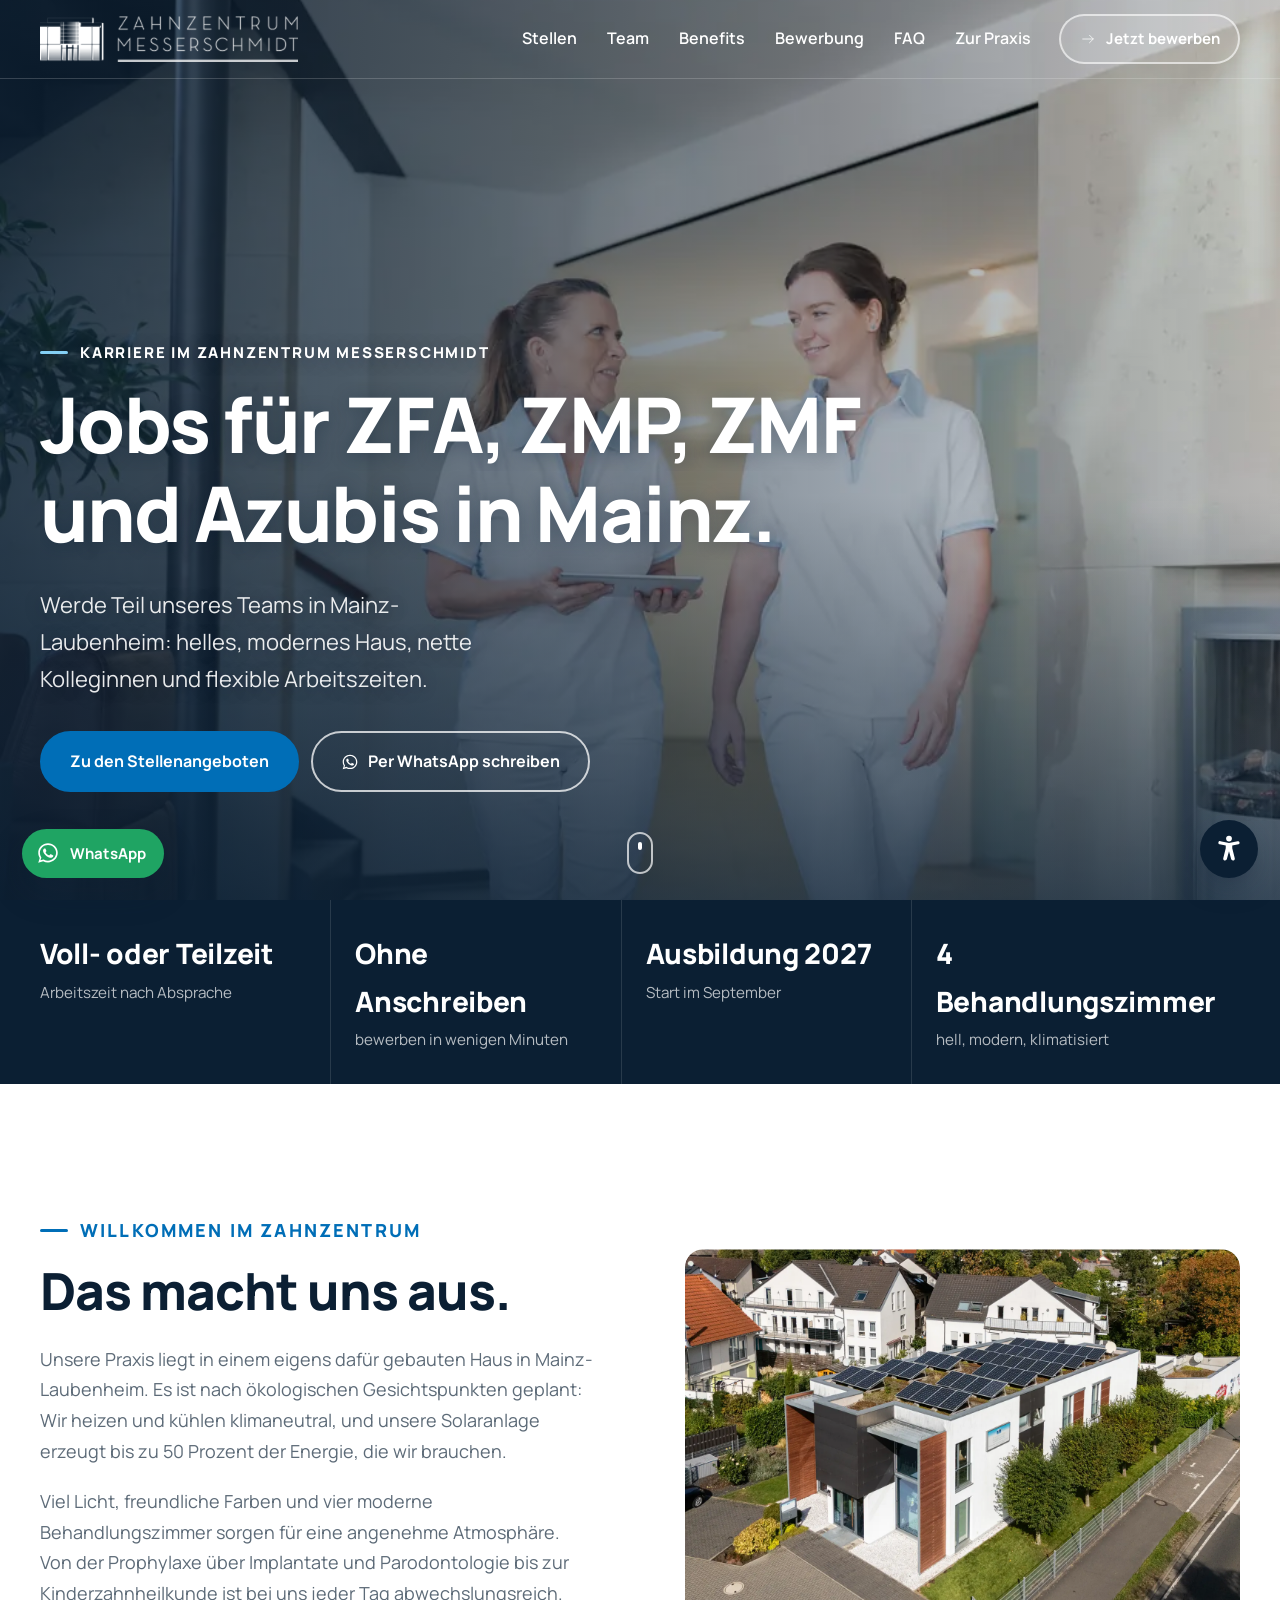
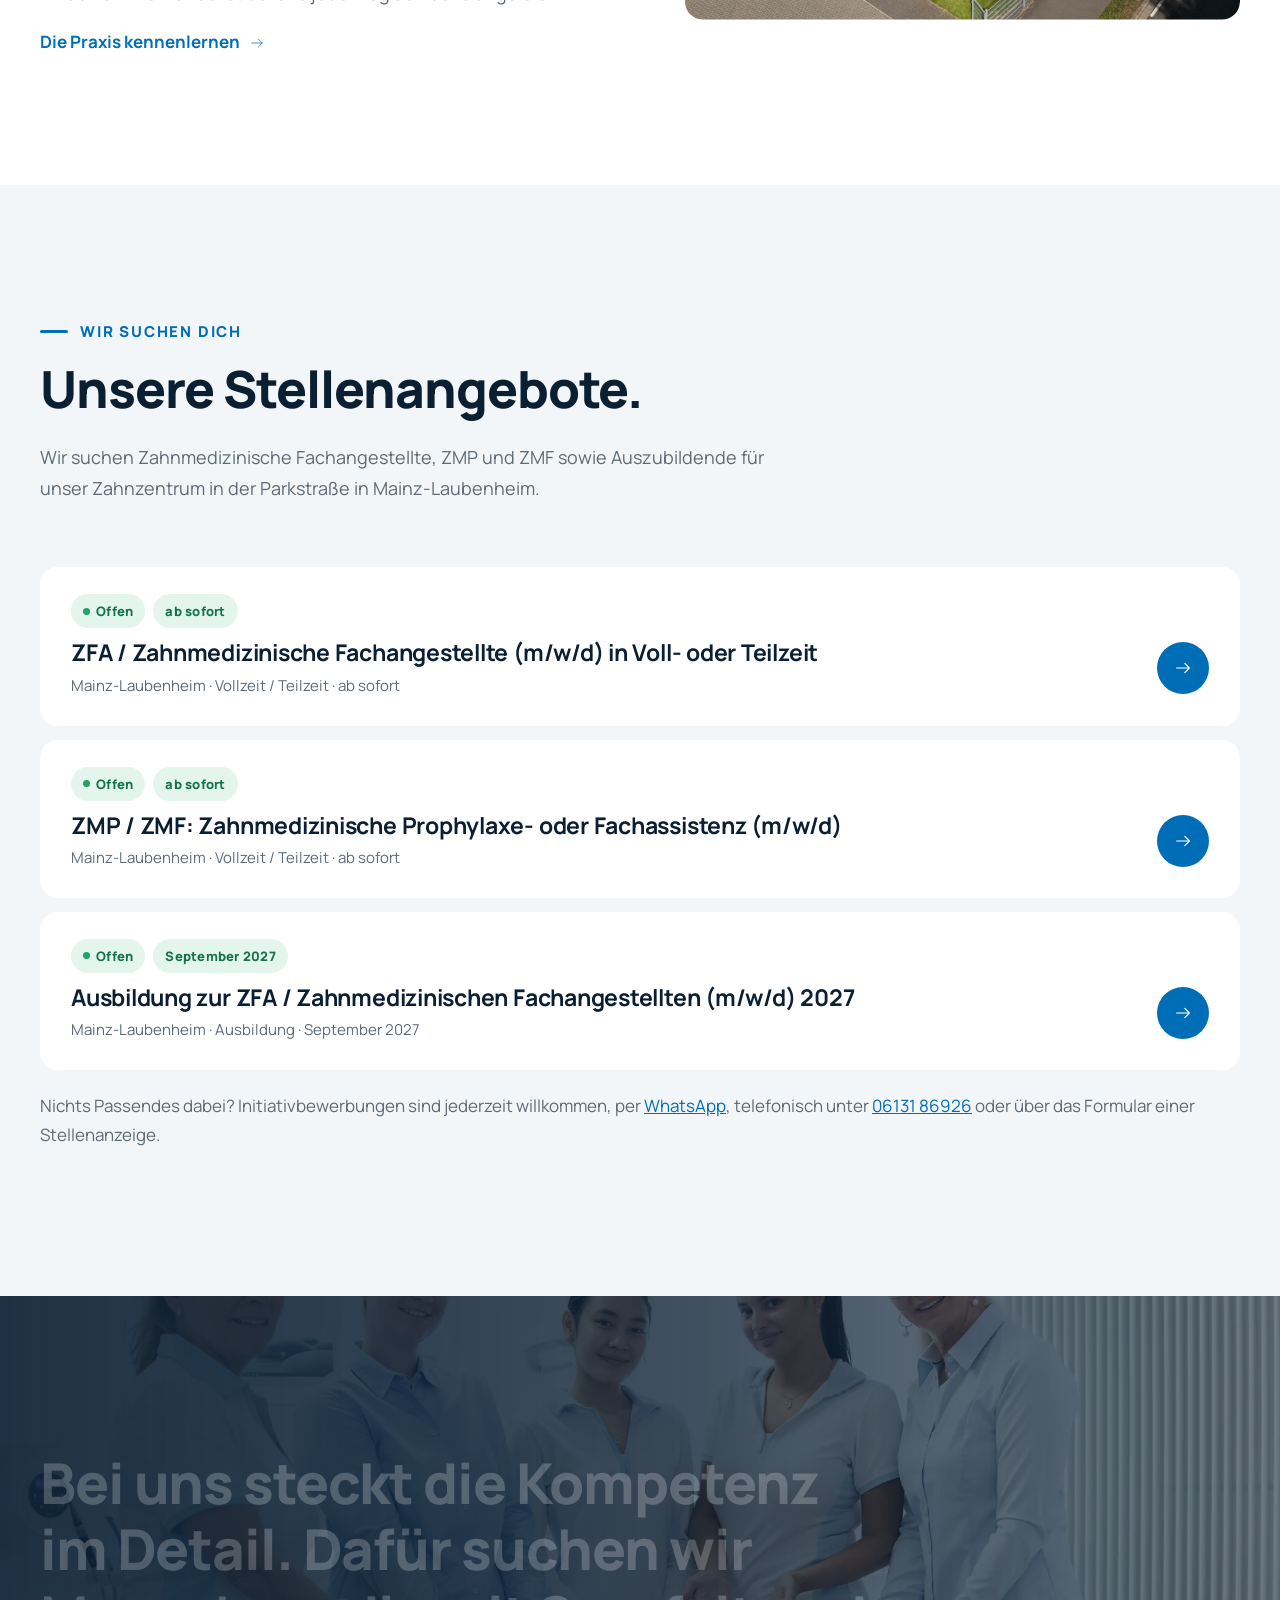
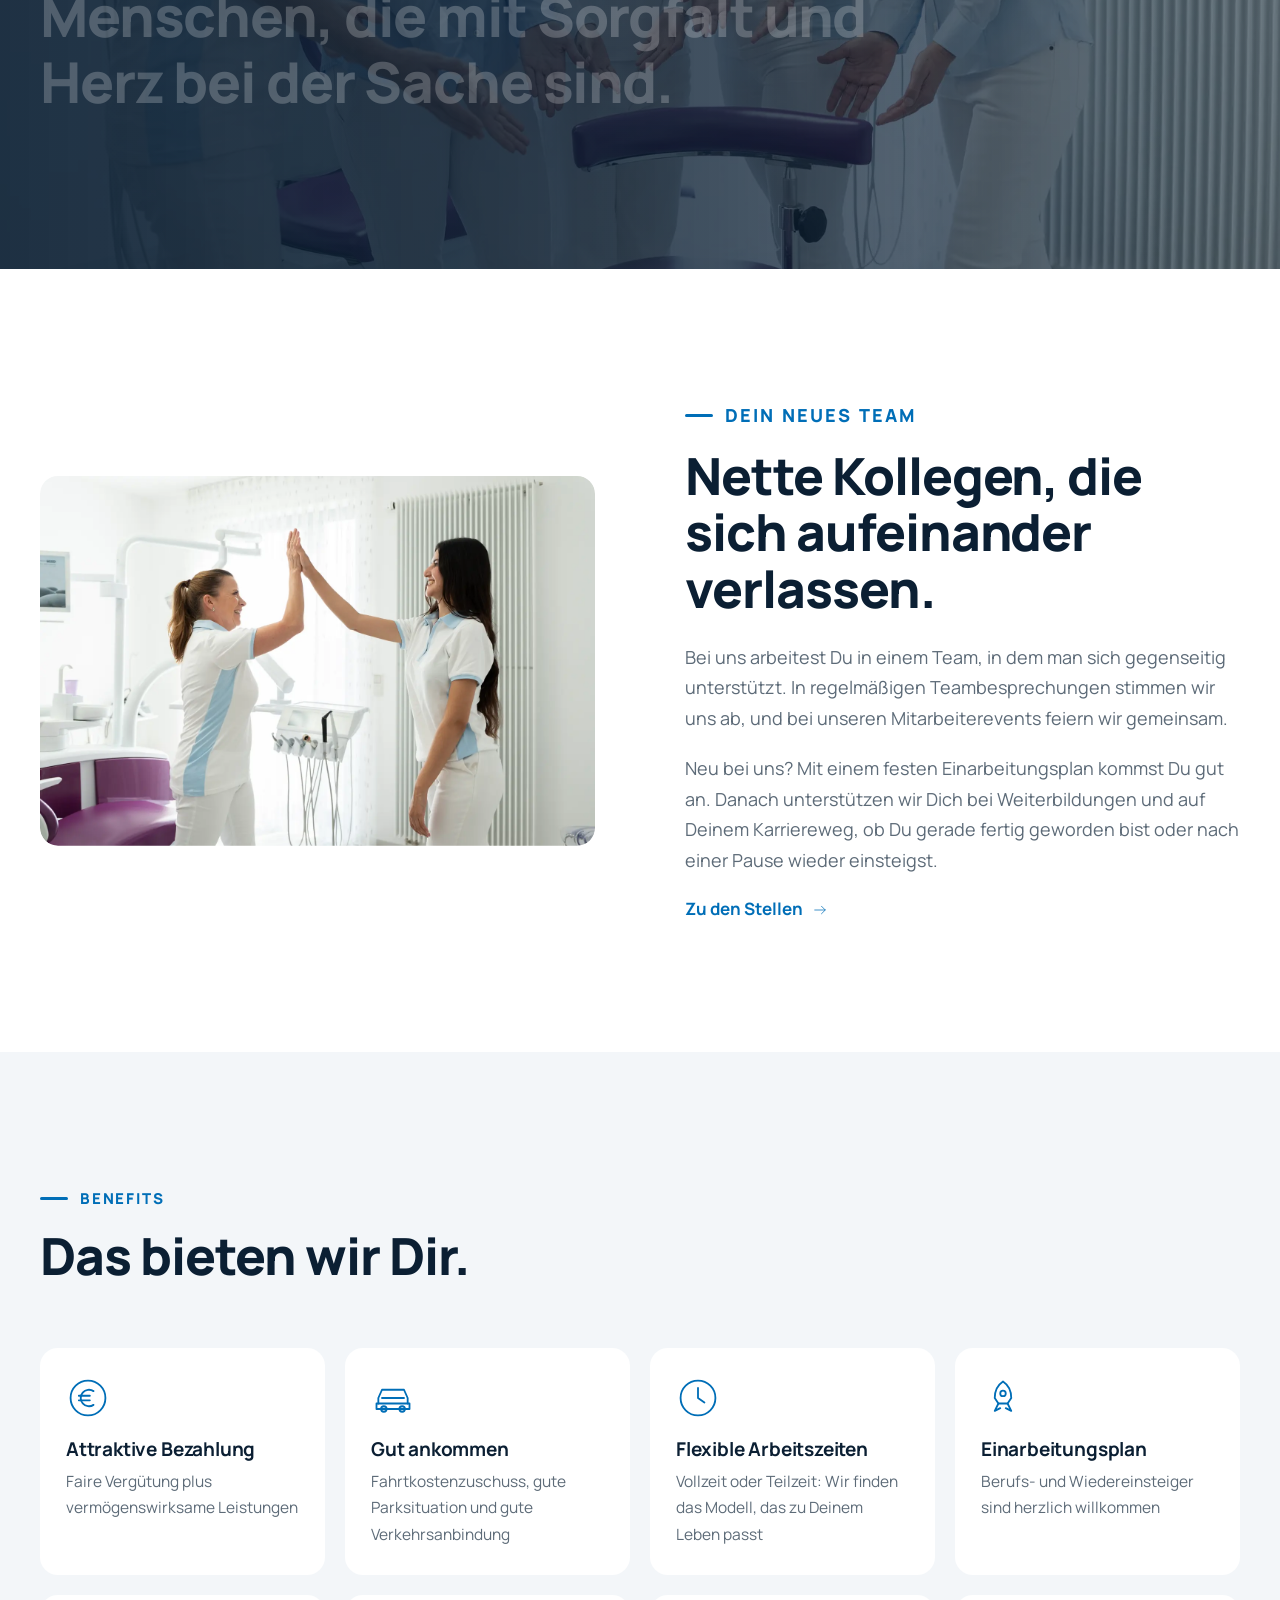
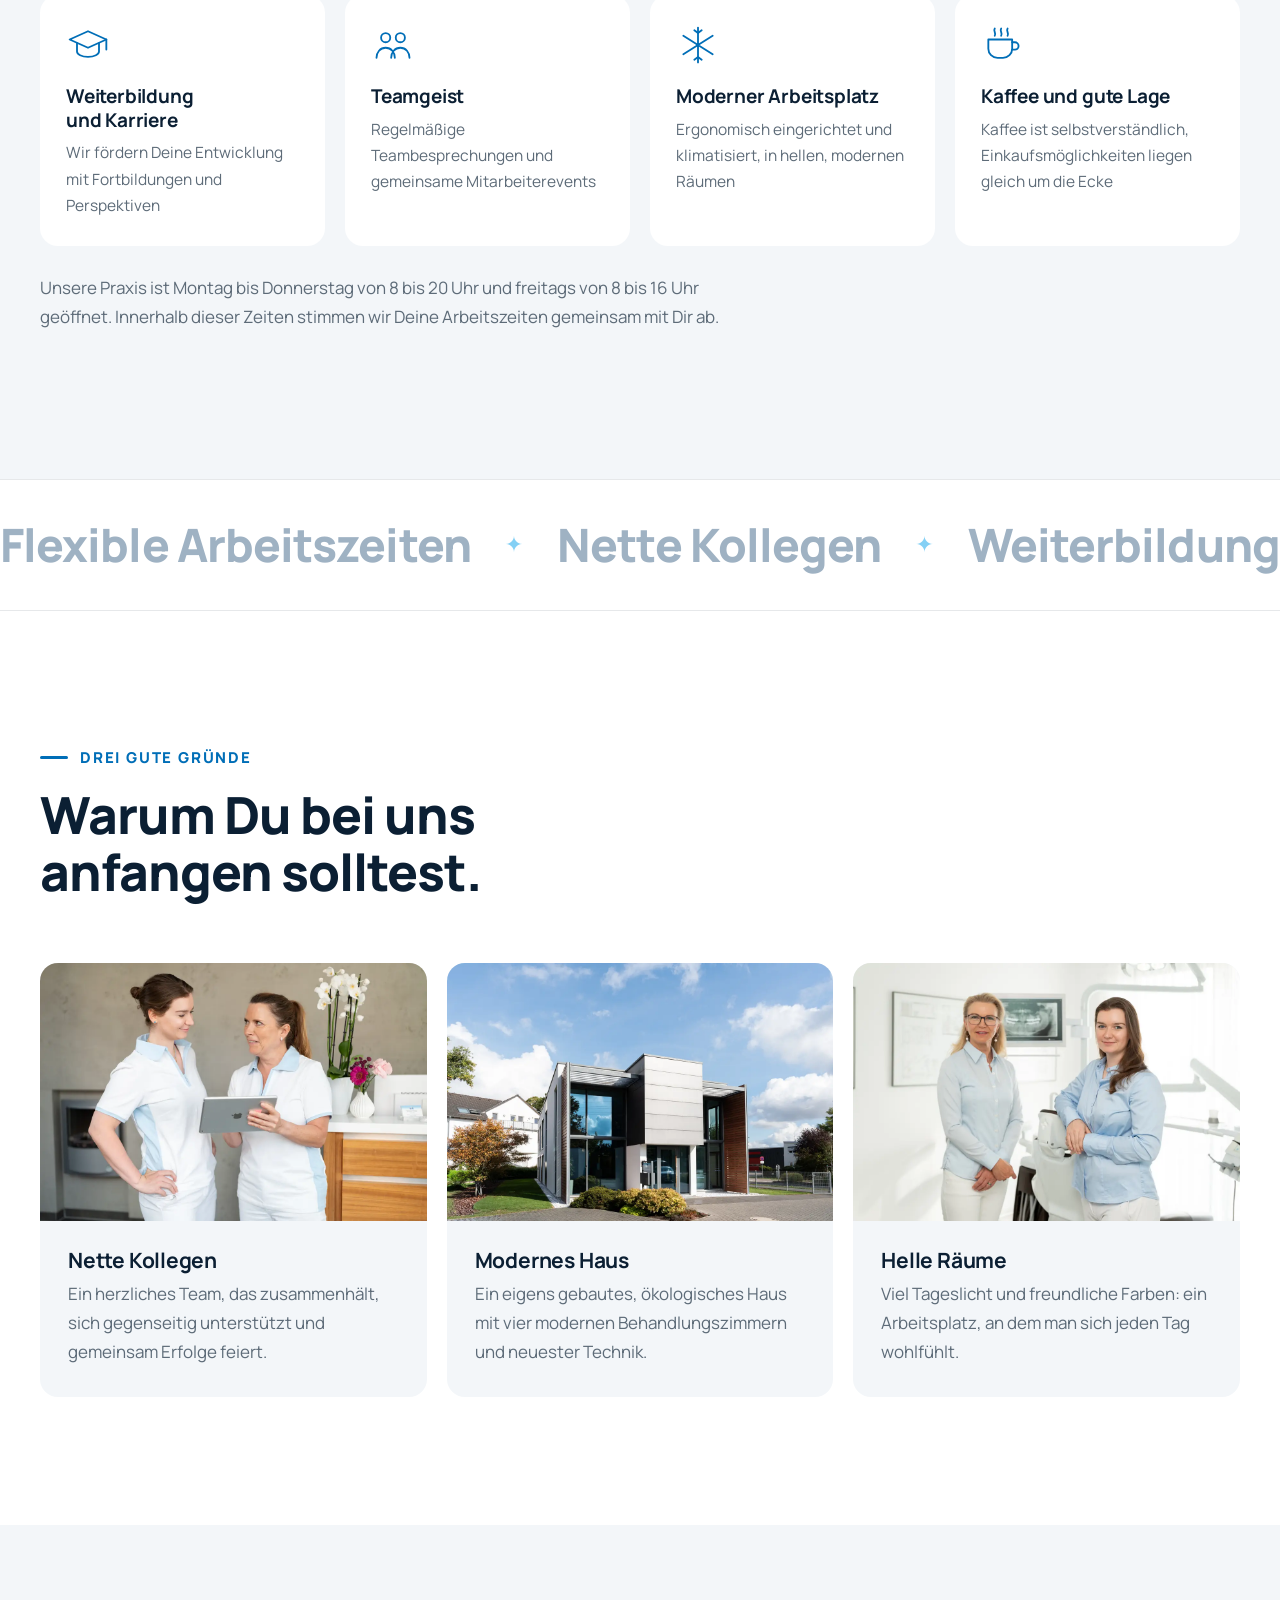
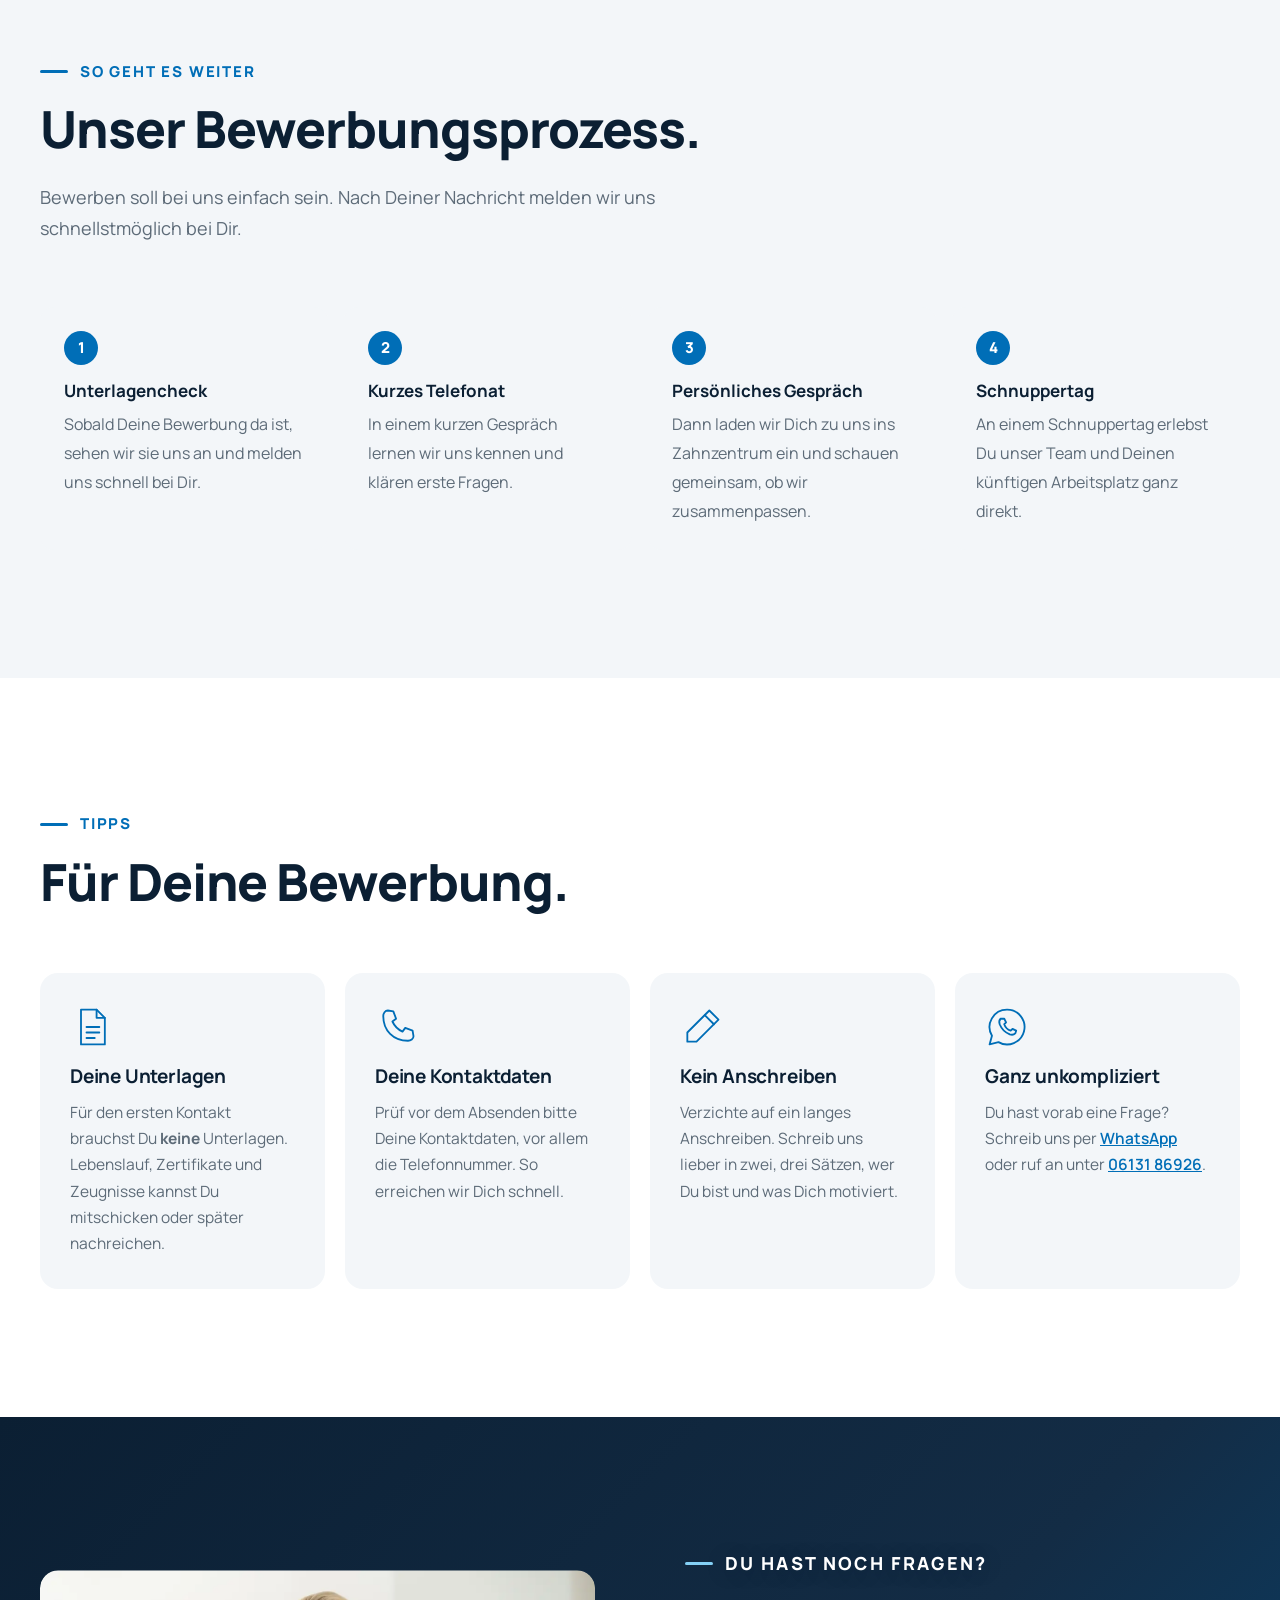
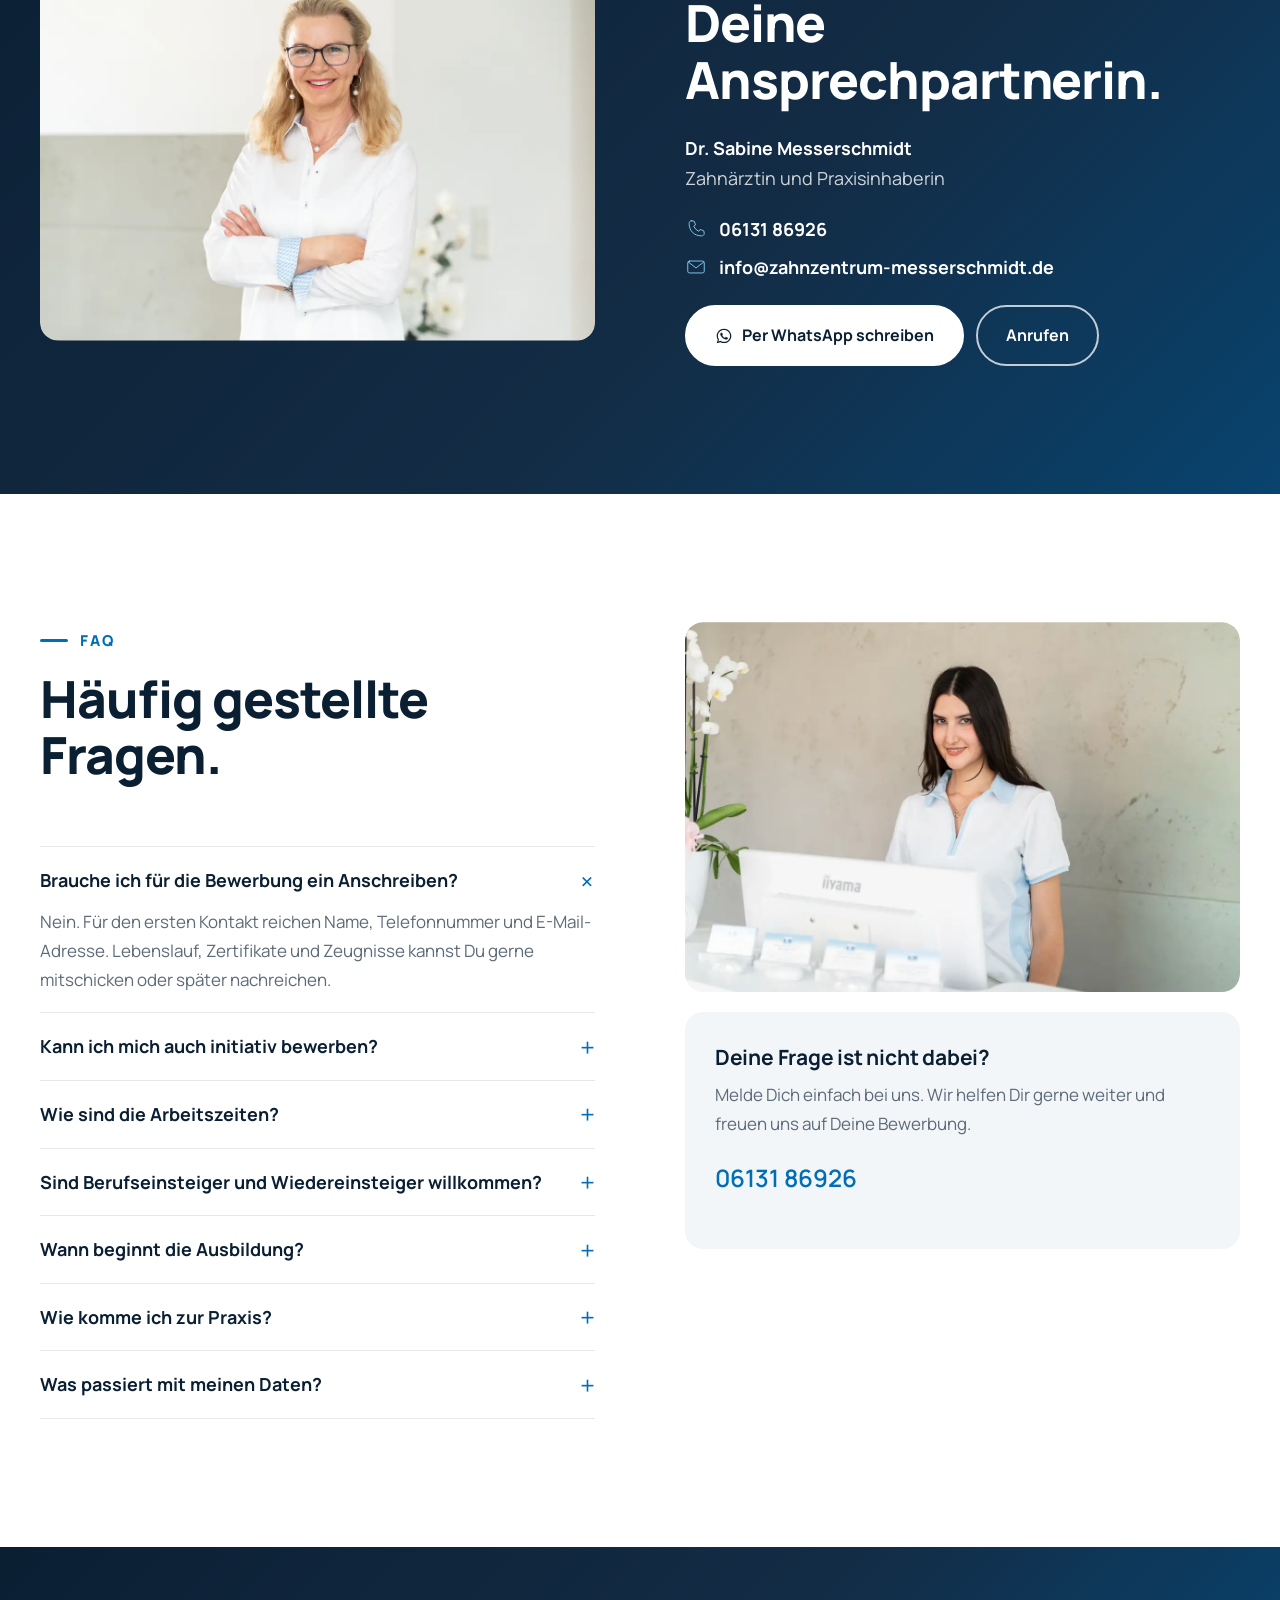
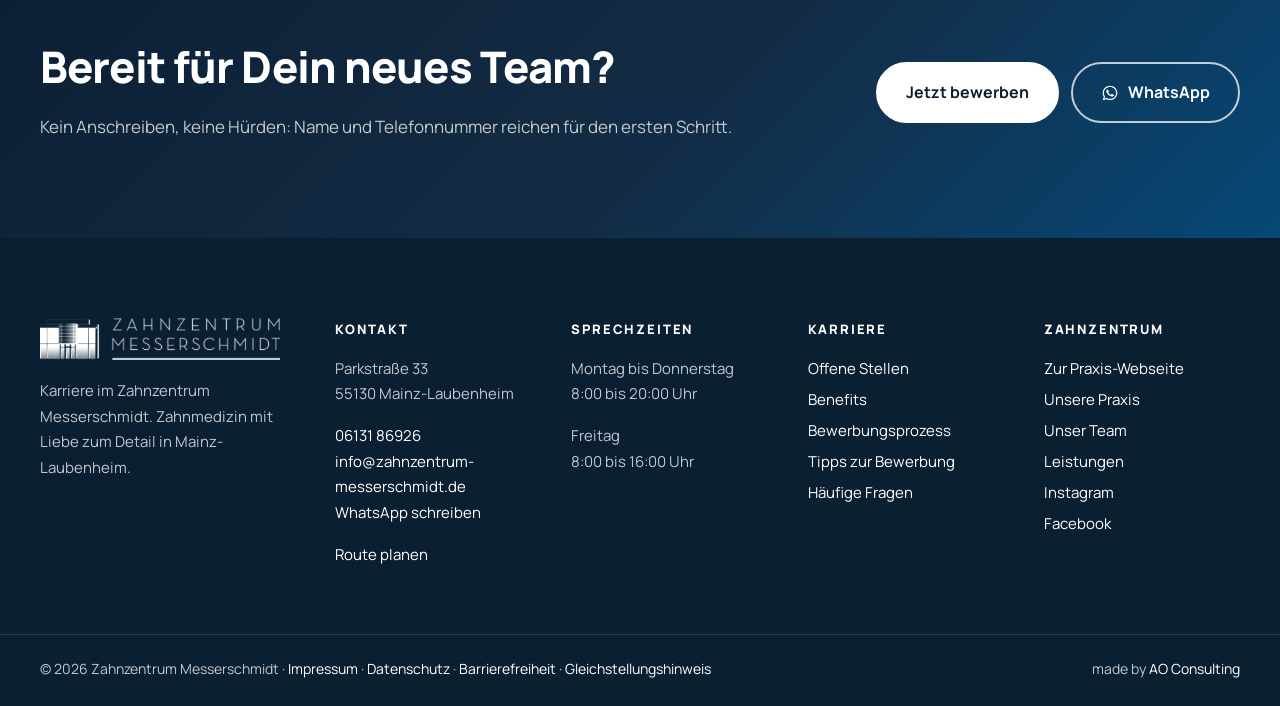
==== commit 4452dcbf: "Karriere-Startseite: neues Titelbild, ohne Bewegung (Wunsch Awan) Titelbild jetzt Nr. 52 (zwei Kolle" ====
--- a/website/index.html
+++ b/website/index.html
@@ -20,11 +20,11 @@
 <link rel="icon" href="assets/img/favicon-32.png" type="image/png" sizes="32x32">
 <link rel="apple-touch-icon" href="assets/img/apple-touch-icon.png">
 <link rel="preload" href="assets/fonts/manrope-latin-800-normal.woff2" as="font" type="font/woff2" crossorigin>
-<link rel="preload" as="image" href="assets/img/hero-team.webp" media="(min-width:761px)">
+<link rel="preload" as="image" href="assets/img/hero-flur.webp" media="(min-width:761px)">
 <link rel="stylesheet" href="assets/css/einwilligung.css?v=bdec8e14">
 <link rel="stylesheet" href="assets/css/barrierefreiheit.css?v=439c8efa">
-<link rel="stylesheet" href="assets/css/stil.css?v=7736d1e5">
-<link rel="stylesheet" href="assets/css/karriere.css?v=e9d1ba6e">
+<link rel="stylesheet" href="assets/css/stil.css?v=885f09e5">
+<link rel="stylesheet" href="assets/css/karriere.css?v=20261008a">
 <script type="application/ld+json">
 {
   "@context": "https://schema.org",
@@ -143,10 +143,10 @@
 <section class="hero hero-karriere" aria-labelledby="hero-titel">
   <div class="hero-foto">
     <picture>
-      <source media="(max-width:760px)" srcset="assets/img/hero-team-mobil.webp" type="image/webp">
-      <source media="(max-width:760px)" srcset="assets/img/hero-team-mobil.jpg">
-      <source srcset="assets/img/hero-team.webp" type="image/webp">
-      <img src="assets/img/hero-team.jpg" alt="Das Team des Zahnzentrums Messerschmidt in einem hellen Behandlungszimmer" width="2400" height="1600" fetchpriority="high">
+      <source media="(max-width:760px)" srcset="assets/img/hero-flur-mobil.webp" type="image/webp">
+      <source media="(max-width:760px)" srcset="assets/img/hero-flur-mobil.jpg">
+      <source srcset="assets/img/hero-flur.webp" type="image/webp">
+      <img src="assets/img/hero-flur.jpg" alt="Zwei Kolleginnen des Zahnzentrums Messerschmidt im hellen Flur der Praxis" width="2400" height="1600" fetchpriority="high">
     </picture>
   </div>
   <div class="hero-schleier"></div>
@@ -417,9 +417,9 @@
 
 <a class="whatsapp-schwebend" href="https://wa.me/4915154321140?text=Hallo%2C%20ich%20interessiere%20mich%20f%C3%BCr%20eine%20Stelle%20im%20Zahnzentrum%20Messerschmidt." rel="noopener" target="_blank" aria-label="Per WhatsApp schreiben"><svg viewBox="0 0 32 32" aria-hidden="true"><path fill="currentColor" d="M16 3C8.8 3 3 8.7 3 15.8c0 2.5.7 4.8 2 6.8L3 29l6.6-2c1.9 1 4.1 1.6 6.4 1.6 7.2 0 13-5.7 13-12.8S23.2 3 16 3zm0 23.4c-2 0-4-.6-5.7-1.6l-.4-.2-3.9 1.2 1.2-3.8-.3-.4a10.4 10.4 0 0 1-1.7-5.8C5.2 10 10 5.3 16 5.3S26.8 10 26.8 15.8 22 26.4 16 26.4zm5.9-7.8c-.3-.2-1.9-.9-2.2-1s-.5-.2-.7.2-.8 1-1 1.2-.4.2-.7.1c-.3-.2-1.4-.5-2.6-1.6-1-.9-1.6-1.9-1.8-2.2-.2-.3 0-.5.1-.7l.5-.6.3-.5c.1-.2 0-.4 0-.6l-1-2.4c-.3-.6-.5-.5-.7-.5h-.6c-.2 0-.6.1-.9.4-.3.3-1.2 1.1-1.2 2.7s1.2 3.1 1.4 3.4c.2.2 2.4 3.6 5.7 5 .8.4 1.4.6 1.9.7.8.3 1.6.2 2.2.1.7-.1 1.9-.8 2.2-1.5.3-.7.3-1.4.2-1.5-.1-.2-.3-.3-.6-.4z"/></svg><span>WhatsApp</span></a>
 
-<script src="assets/js/konfiguration.js?v=e183114d"></script>
+<script src="assets/js/konfiguration.js?v=568c08fa"></script>
 <script src="assets/js/ao-konfiguration.js?v=af307e6b" defer></script>
-<script src="assets/js/einwilligung.js?v=86f57e2d" defer></script>
+<script src="assets/js/einwilligung.js?v=666629e5" defer></script>
 <script src="assets/js/barrierefreiheit.js?v=6e360ef9" defer></script>
 <script src="assets/js/app.js?v=5ee510da" defer></script>
 <script src="assets/js/statistik.js?v=57d46b9d" defer></script>
--- a/website/assets/css/stil.css
+++ b/website/assets/css/stil.css
@@ -510,3 +510,8 @@
 
 /* Echtes Hero-Video (seit 07.10.2026): kein zusätzlicher Zoom, die Kamera bewegt sich selbst */
 .hero-video{animation:none !important}
+
+/* Hero und Seitenköpfe breiter als der Inhalt (1700 statt 1500 px, Wunsch Awan 07.10.2026).
+   Kopfzeile und Brotkrumen ziehen mit, damit Logo und Hero-Text links auf einer Linie stehen. */
+:root{--breite-hero:1700px}
+.hero-inhalt.wrap,.seitenkopf-text.wrap,.kopf-zeile.wrap,.brotkrumen.wrap{max-width:var(--breite-hero)}
--- a/website/assets/css/karriere.css
+++ b/website/assets/css/karriere.css
@@ -7,11 +7,8 @@
 /* Hero mit Teamfoto */
 .hero-karriere .hero-foto{position:absolute;inset:0}
 .hero-karriere .hero-foto img{width:100%;height:100%;object-fit:cover;object-position:60% 40%}
+@media (max-width:760px){.hero-karriere .hero-foto img{object-position:55% 35%}}
 .hero-karriere h1{font-size:clamp(40px,6vw,82px);max-width:20ch}
-@media (prefers-reduced-motion:no-preference){
-  .hero-karriere .hero-foto img{animation:hero-zoom 30s ease-in-out infinite alternate}
-}
-html.bf-ruhe .hero-karriere .hero-foto img{animation:none}
 
 /* Marken (Ampel: offen grün, initiativ senfgelb) */
 .marken{display:flex;flex-wrap:wrap;gap:8px;margin:0}
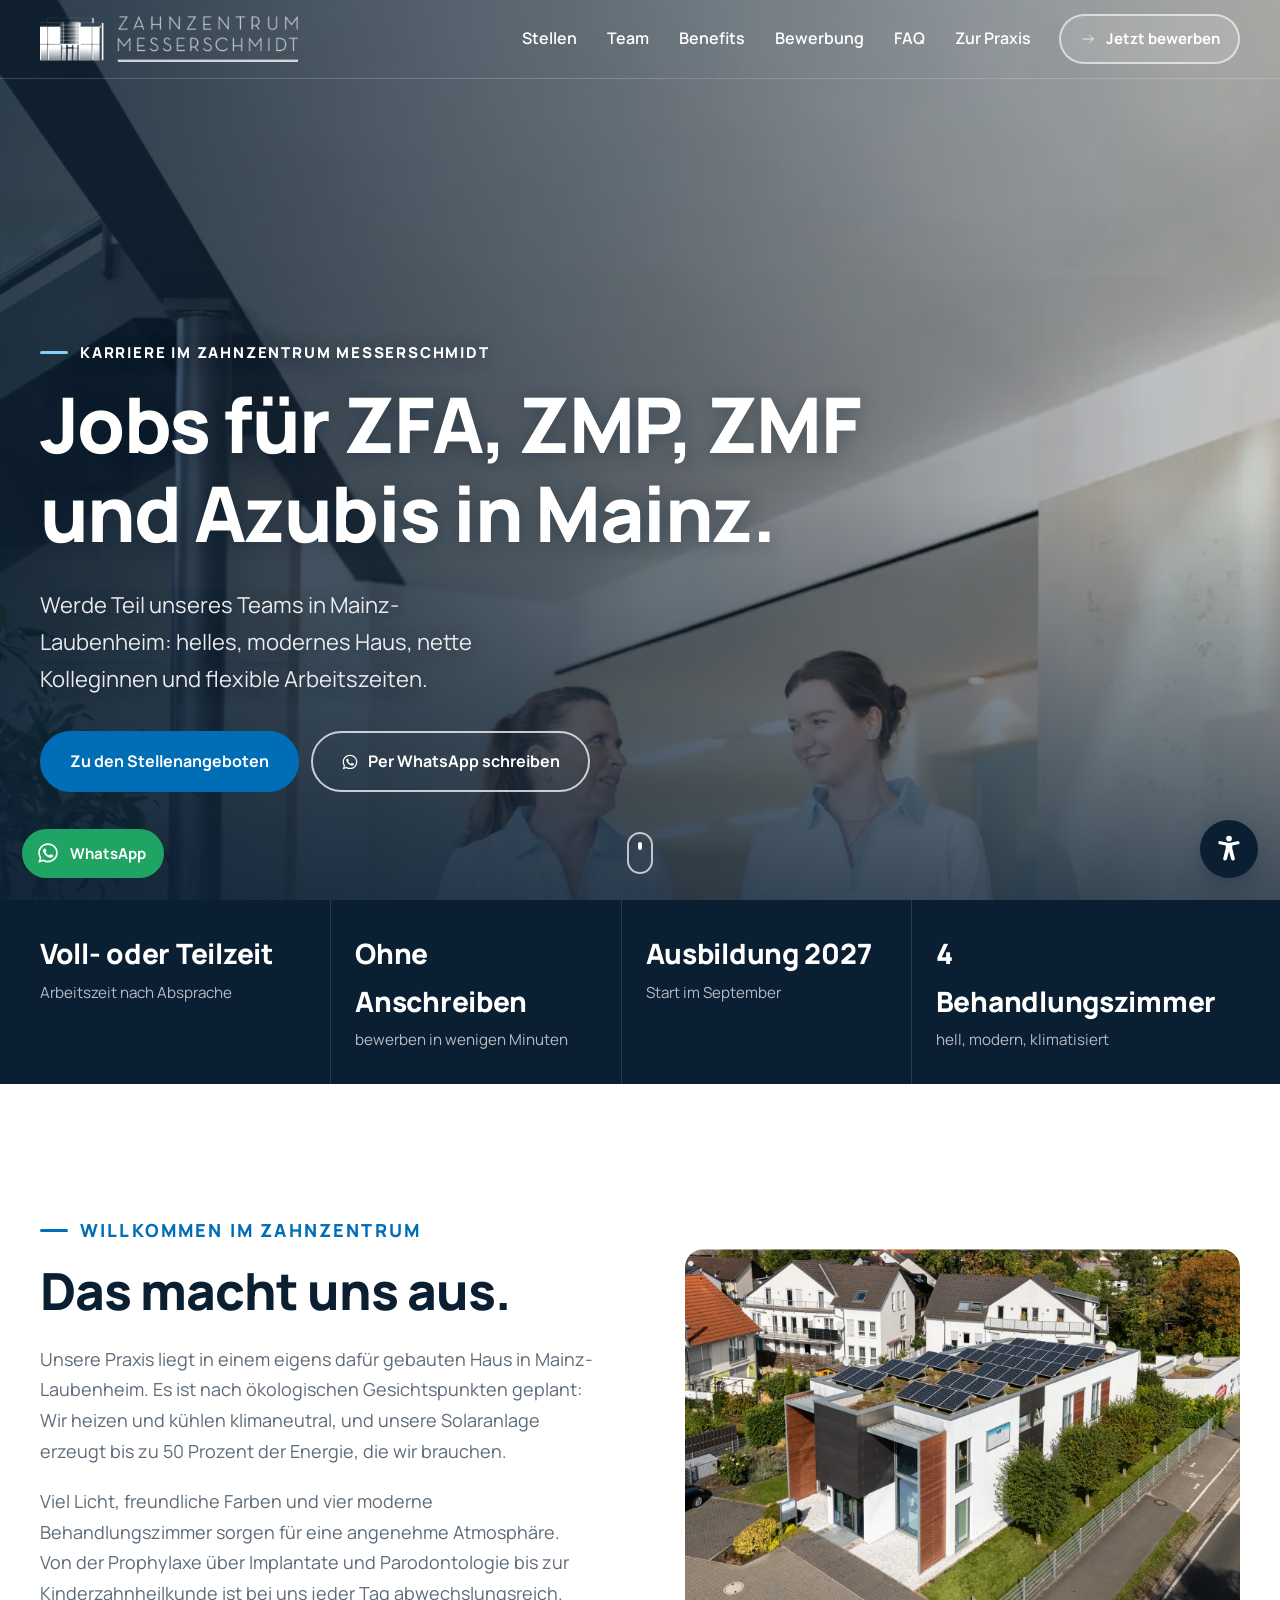
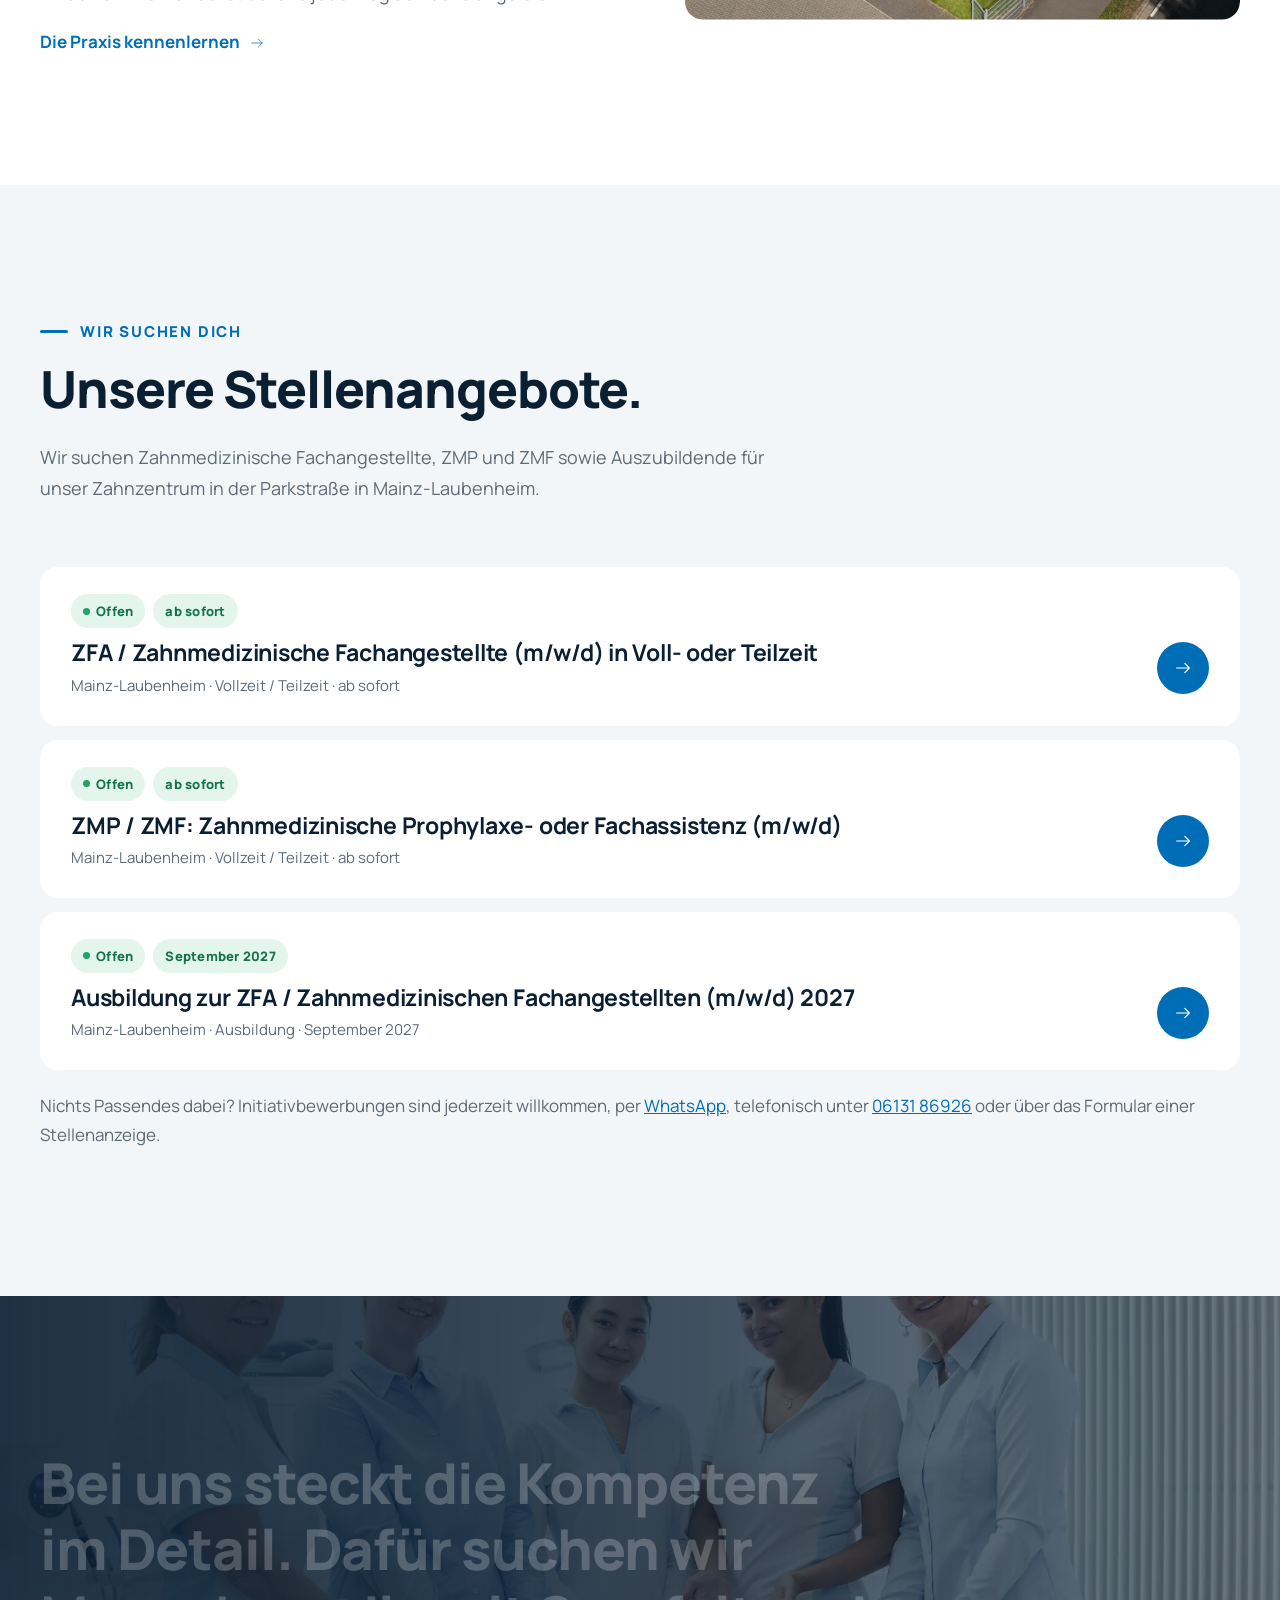
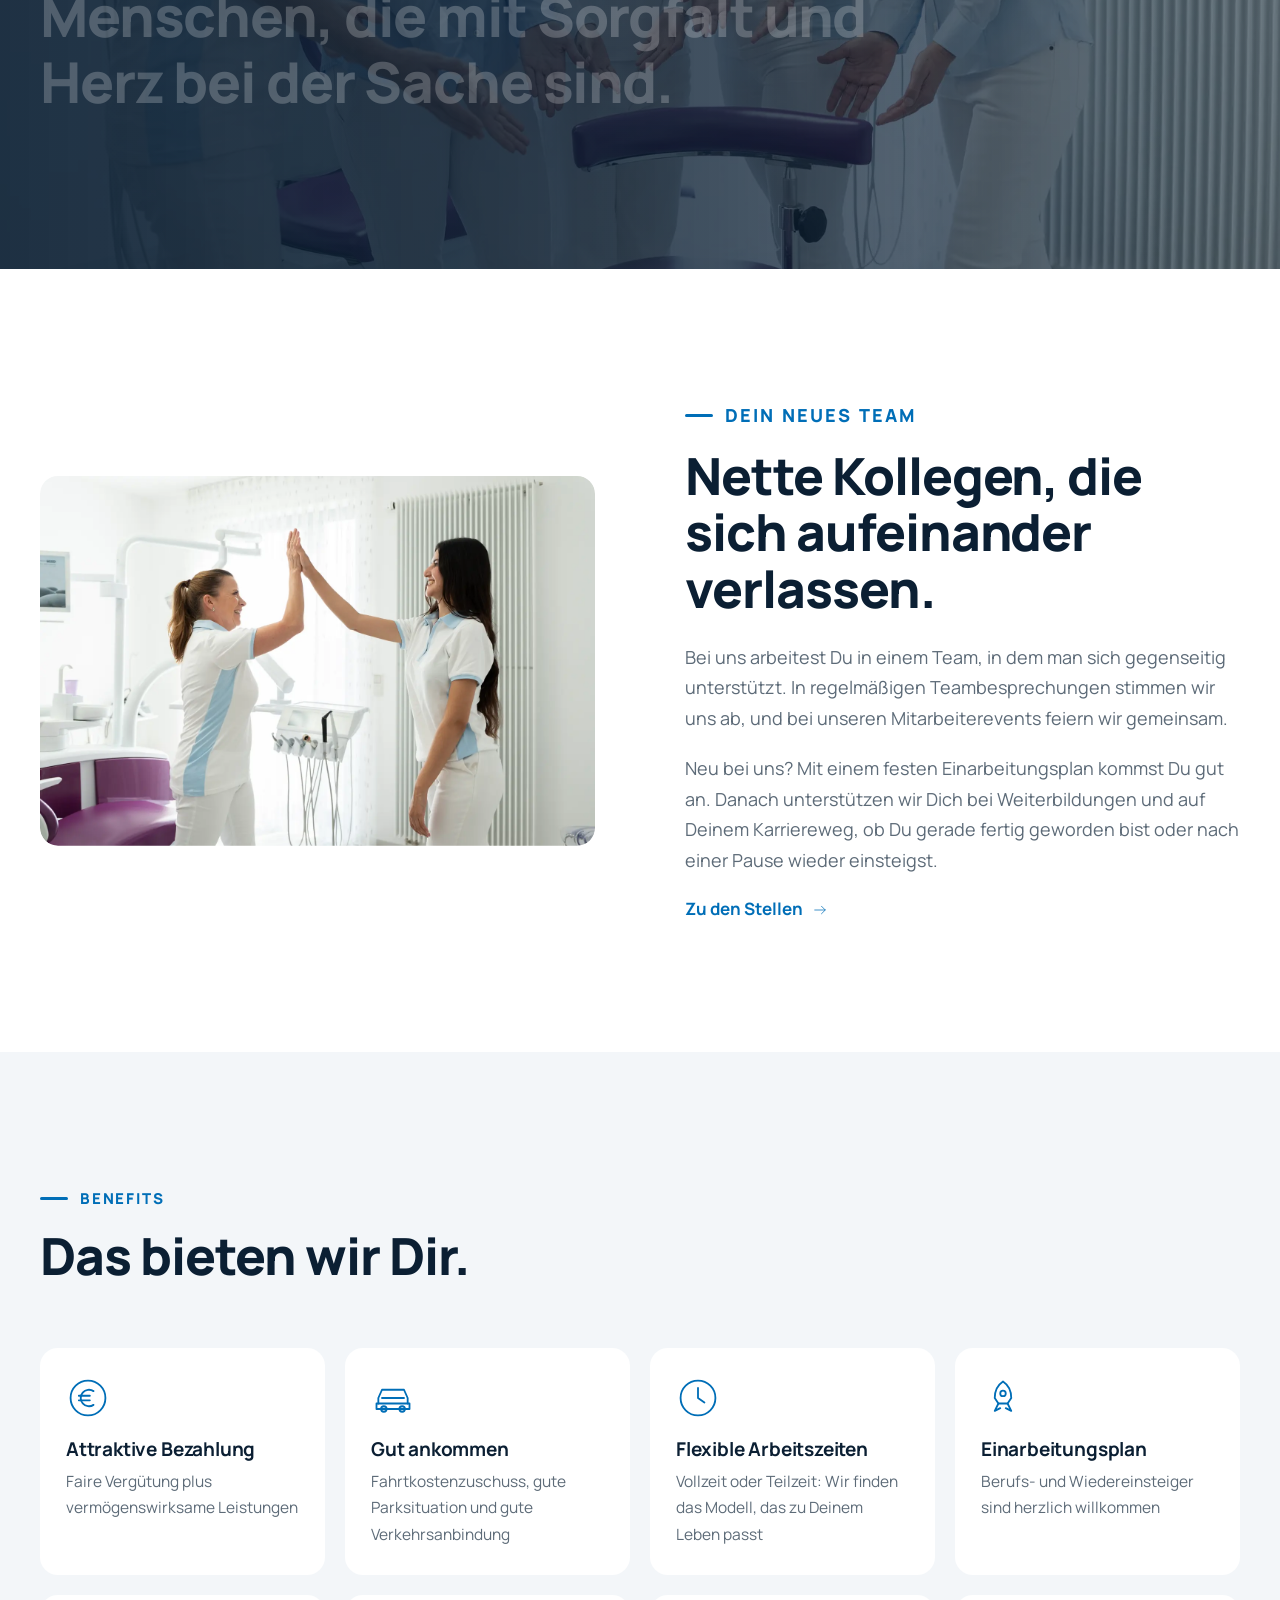
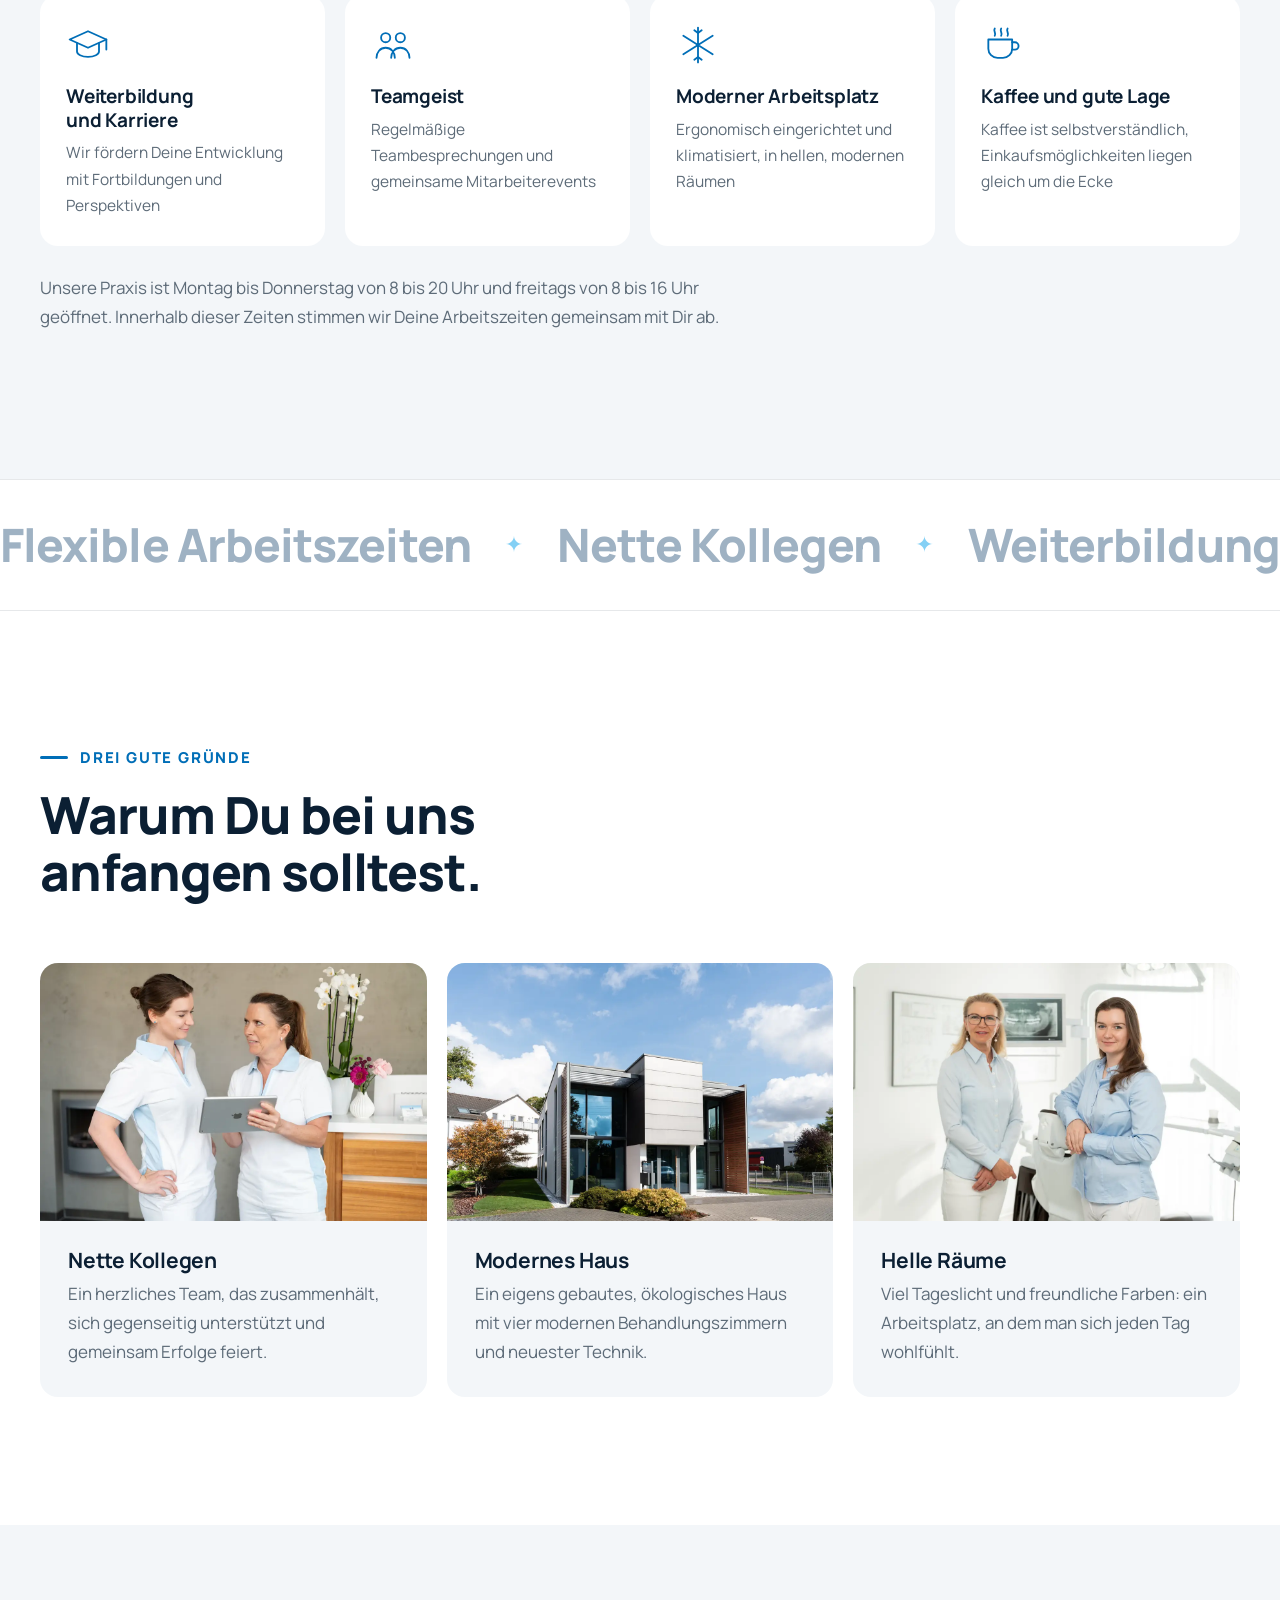
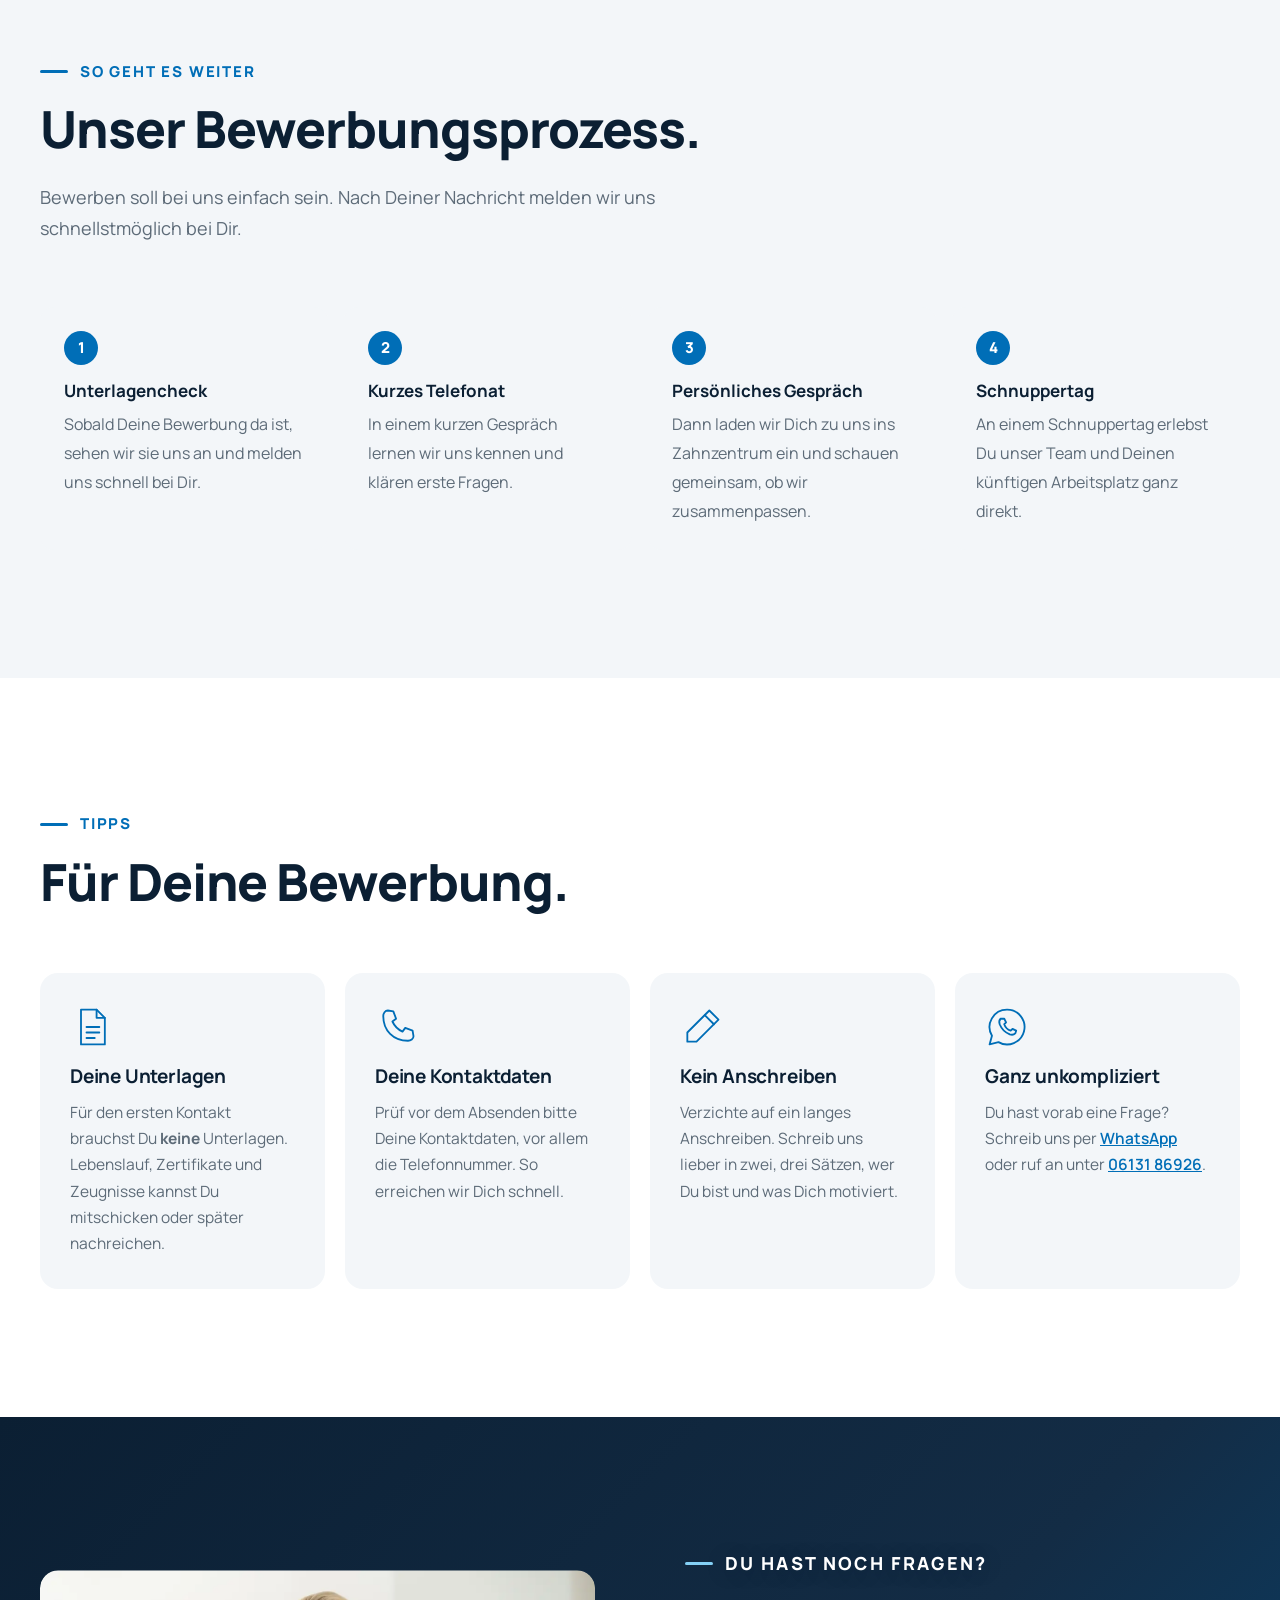
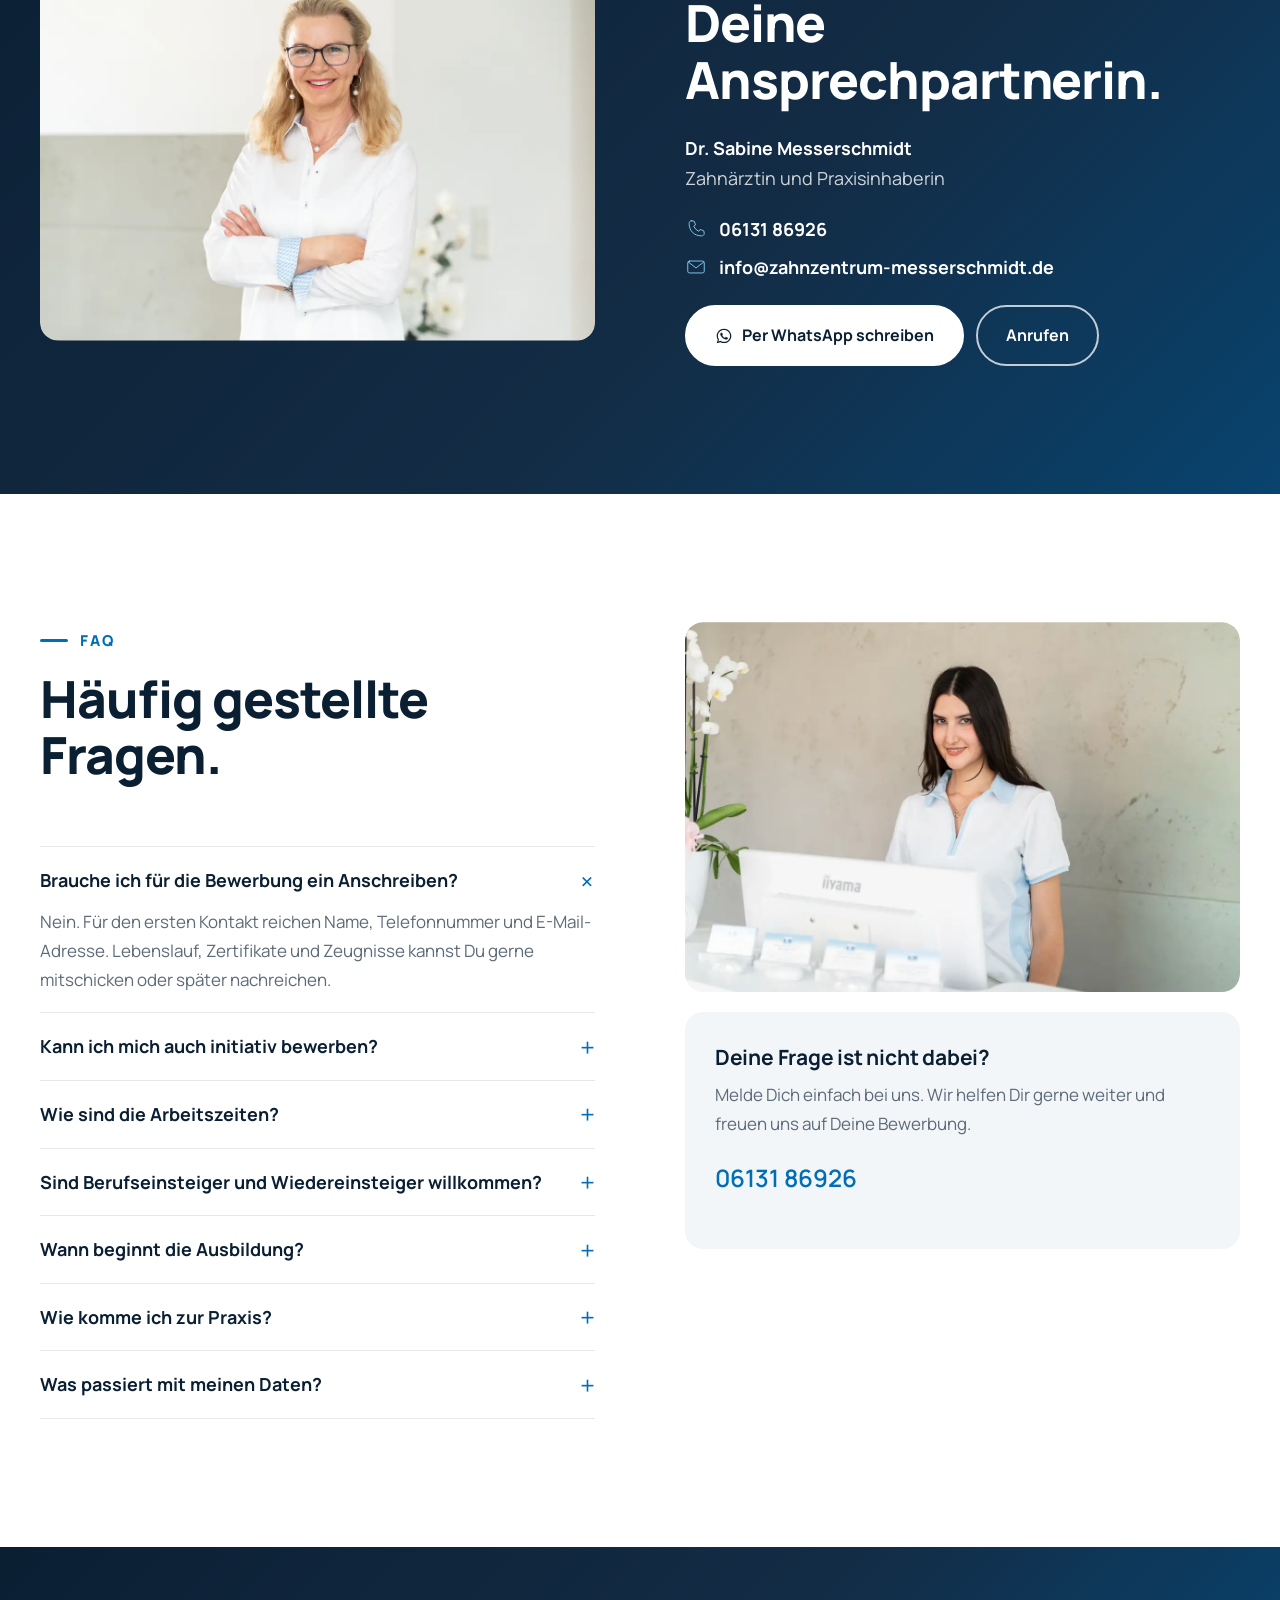
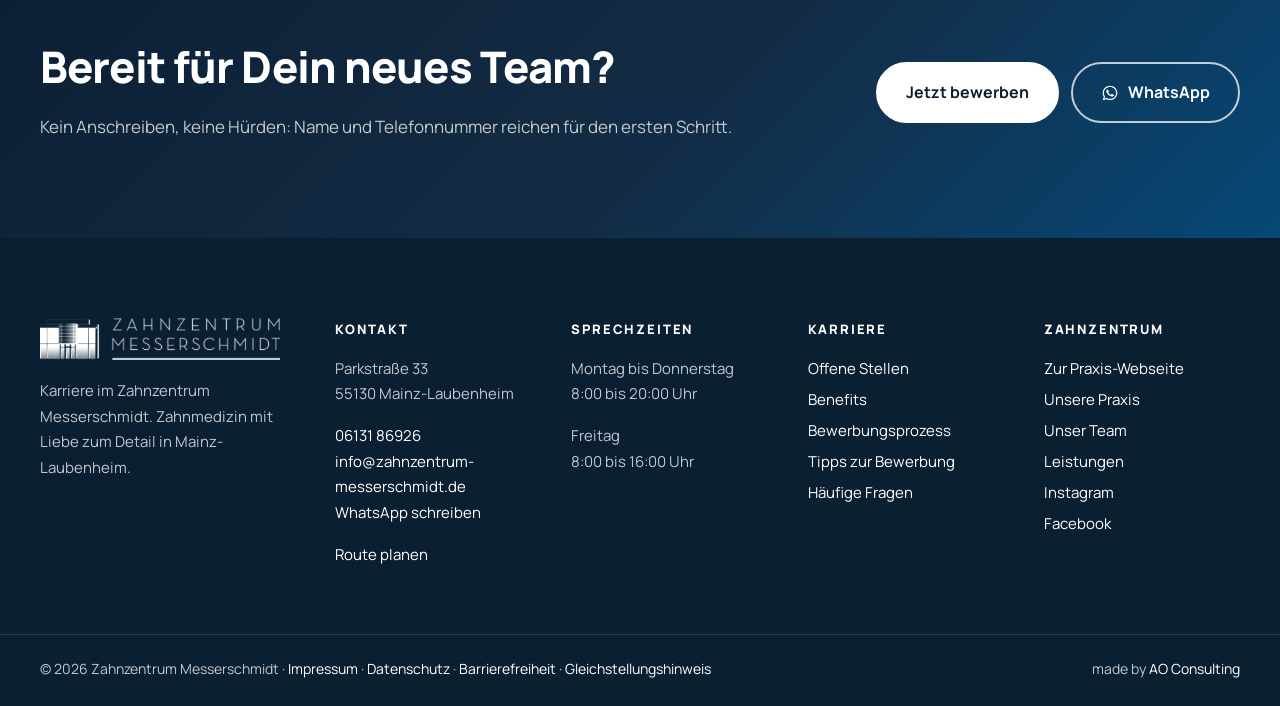
==== commit 928b1eac: "Karriere-Titelbild weiter oben angesetzt, Köpfe nicht mehr angeschnitten (Wunsch Awan) Neuer Ausschn" ====
--- a/website/index.html
+++ b/website/index.html
@@ -20,11 +20,11 @@
 <link rel="icon" href="assets/img/favicon-32.png" type="image/png" sizes="32x32">
 <link rel="apple-touch-icon" href="assets/img/apple-touch-icon.png">
 <link rel="preload" href="assets/fonts/manrope-latin-800-normal.woff2" as="font" type="font/woff2" crossorigin>
-<link rel="preload" as="image" href="assets/img/hero-flur.webp" media="(min-width:761px)">
+<link rel="preload" as="image" href="assets/img/hero-flur-2.webp" media="(min-width:761px)">
 <link rel="stylesheet" href="assets/css/einwilligung.css?v=bdec8e14">
 <link rel="stylesheet" href="assets/css/barrierefreiheit.css?v=439c8efa">
 <link rel="stylesheet" href="assets/css/stil.css?v=885f09e5">
-<link rel="stylesheet" href="assets/css/karriere.css?v=20261008a">
+<link rel="stylesheet" href="assets/css/karriere.css?v=20261008b">
 <script type="application/ld+json">
 {
   "@context": "https://schema.org",
@@ -145,8 +145,8 @@
     <picture>
       <source media="(max-width:760px)" srcset="assets/img/hero-flur-mobil.webp" type="image/webp">
       <source media="(max-width:760px)" srcset="assets/img/hero-flur-mobil.jpg">
-      <source srcset="assets/img/hero-flur.webp" type="image/webp">
-      <img src="assets/img/hero-flur.jpg" alt="Zwei Kolleginnen des Zahnzentrums Messerschmidt im hellen Flur der Praxis" width="2400" height="1600" fetchpriority="high">
+      <source srcset="assets/img/hero-flur-2.webp" type="image/webp">
+      <img src="assets/img/hero-flur-2.jpg" alt="Zwei Kolleginnen des Zahnzentrums Messerschmidt im hellen Flur der Praxis" width="2400" height="1600" fetchpriority="high">
     </picture>
   </div>
   <div class="hero-schleier"></div>
--- a/website/assets/css/karriere.css
+++ b/website/assets/css/karriere.css
@@ -6,7 +6,7 @@
 
 /* Hero mit Teamfoto */
 .hero-karriere .hero-foto{position:absolute;inset:0}
-.hero-karriere .hero-foto img{width:100%;height:100%;object-fit:cover;object-position:60% 40%}
+.hero-karriere .hero-foto img{width:100%;height:100%;object-fit:cover;object-position:60% 0%}
 @media (max-width:760px){.hero-karriere .hero-foto img{object-position:55% 35%}}
 .hero-karriere h1{font-size:clamp(40px,6vw,82px);max-width:20ch}
 
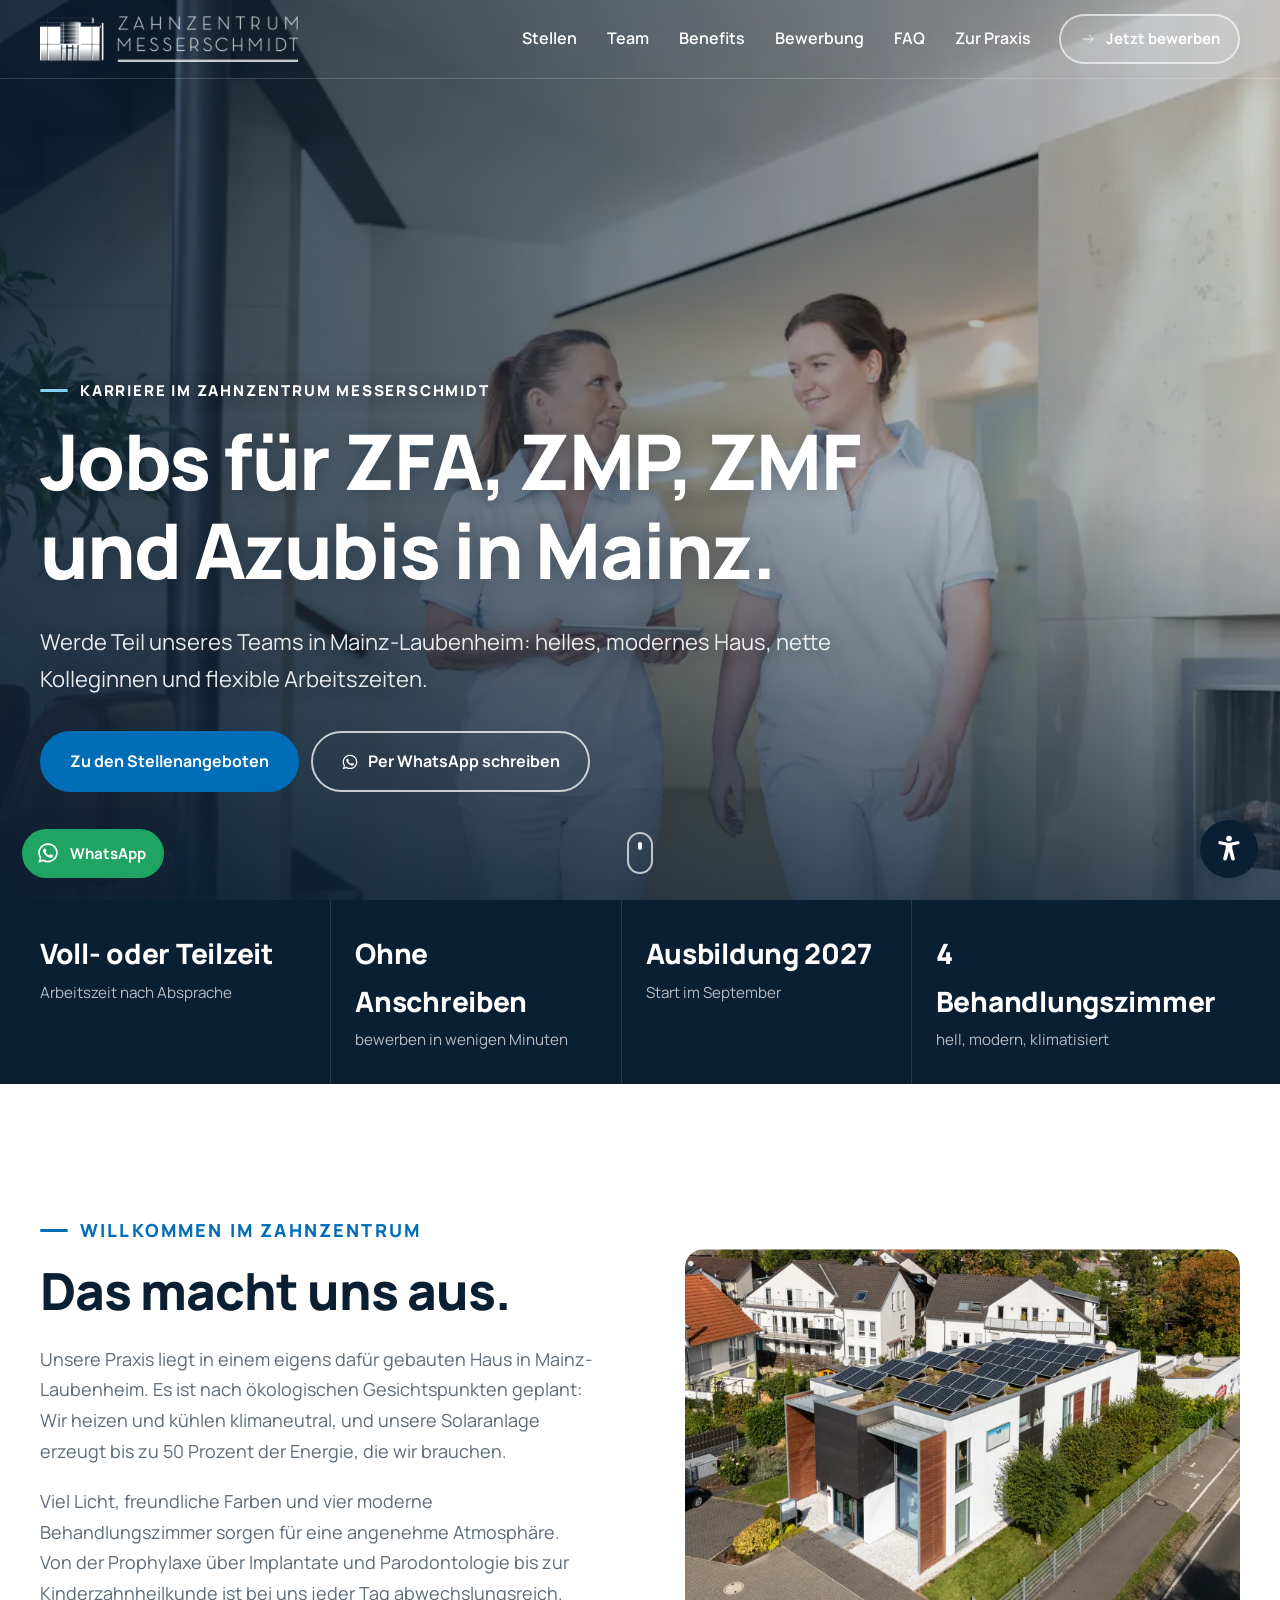
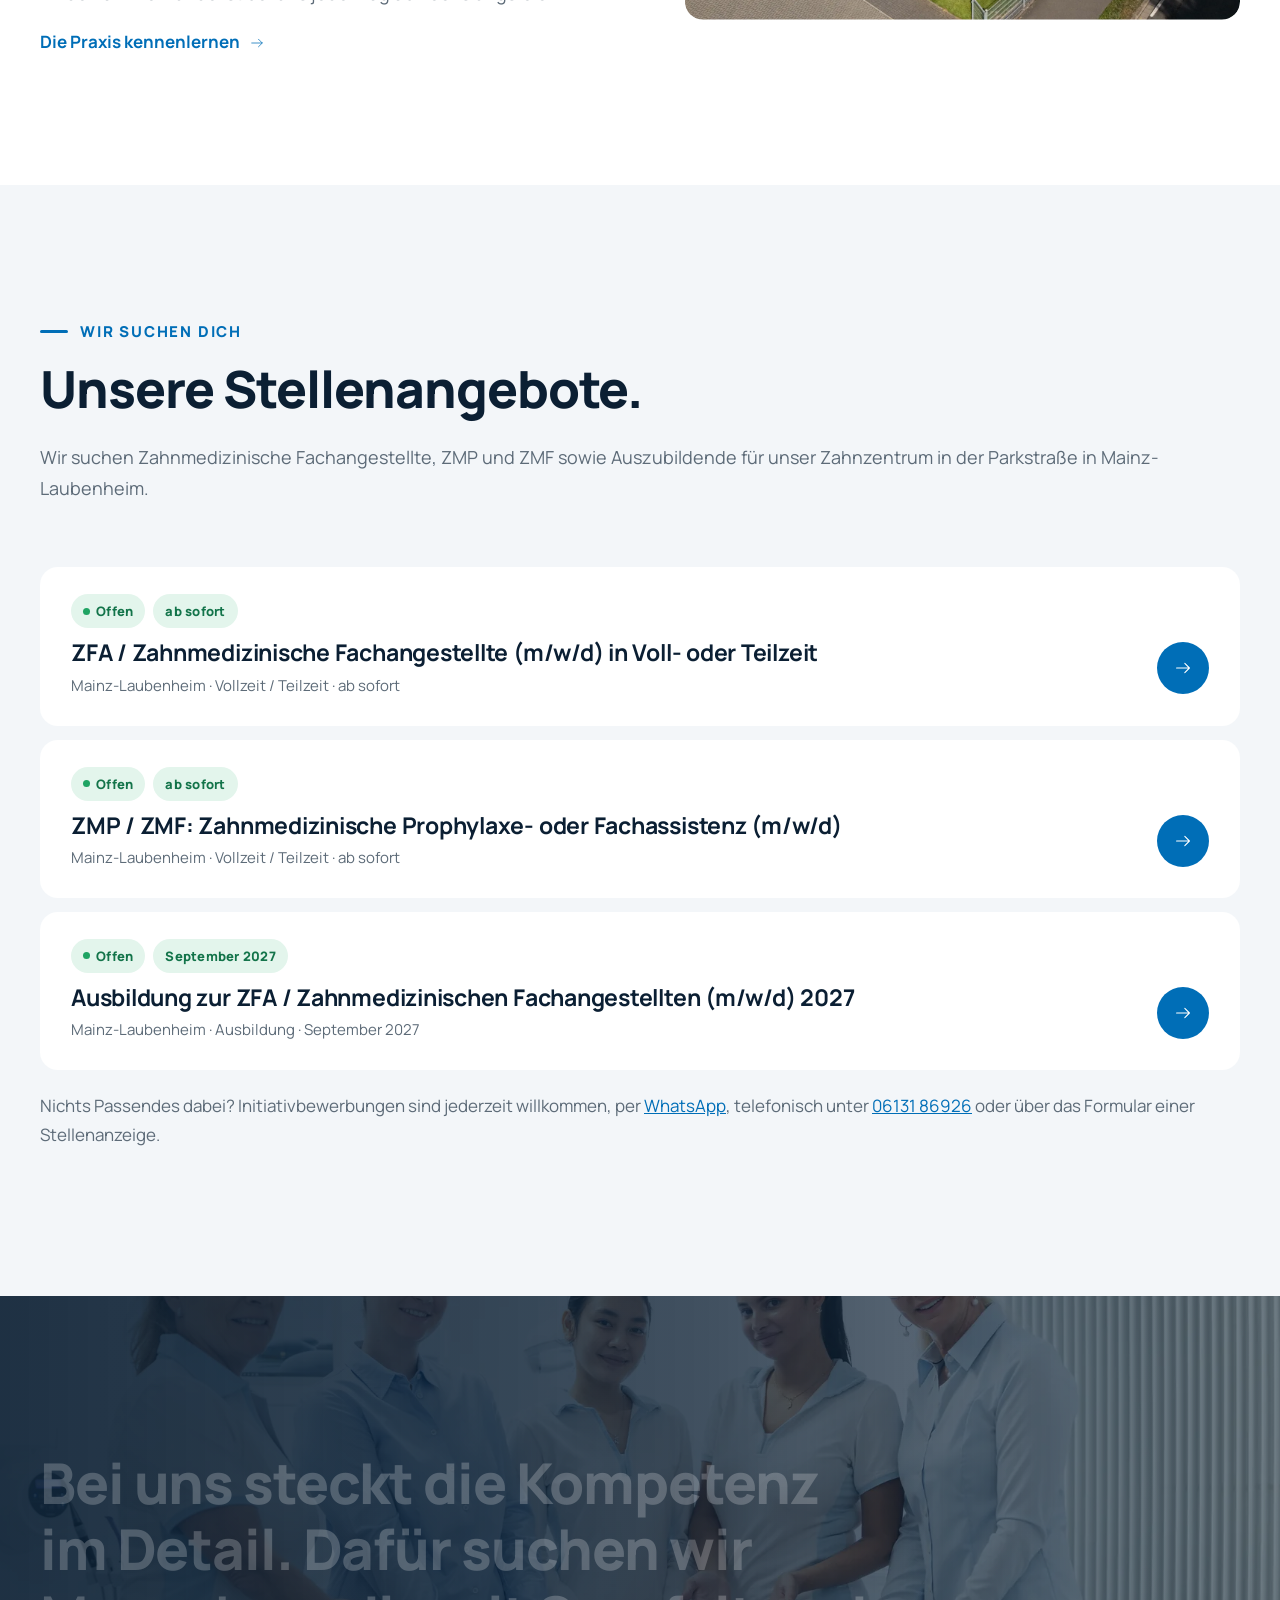
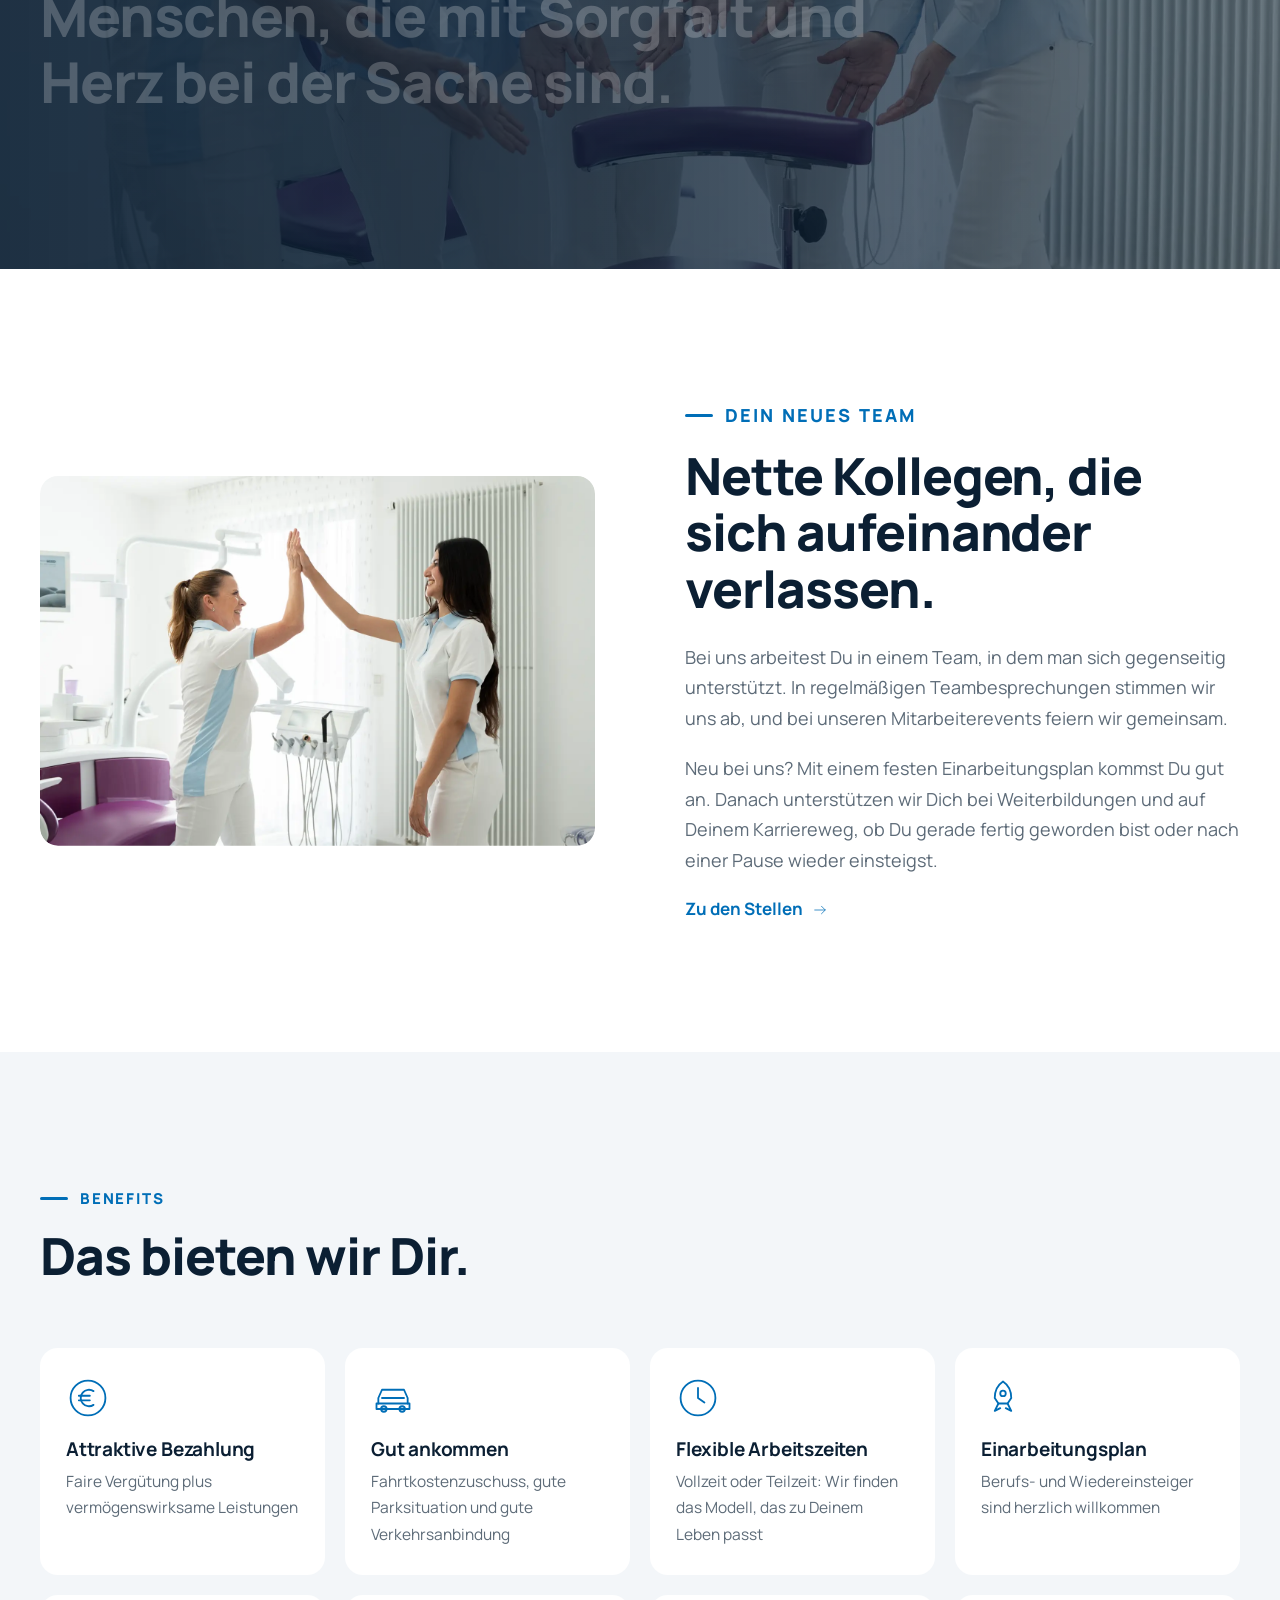
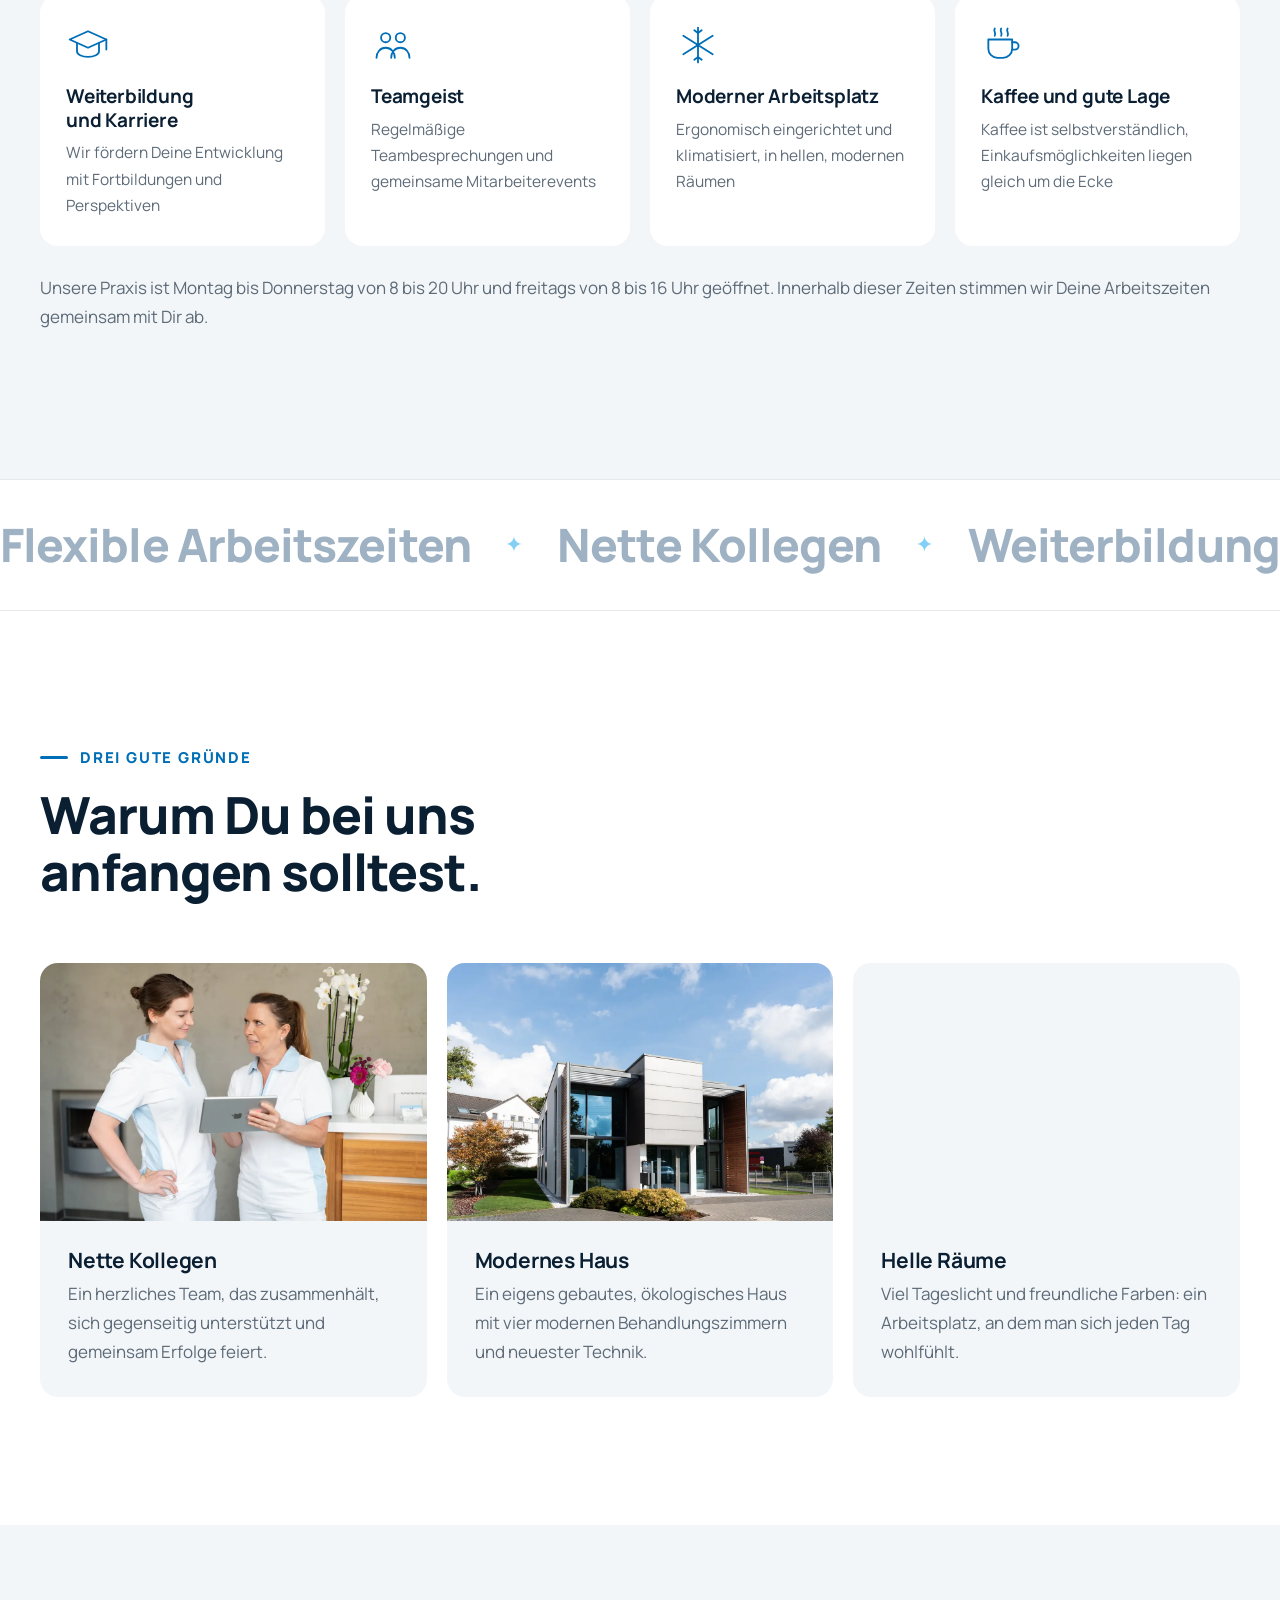
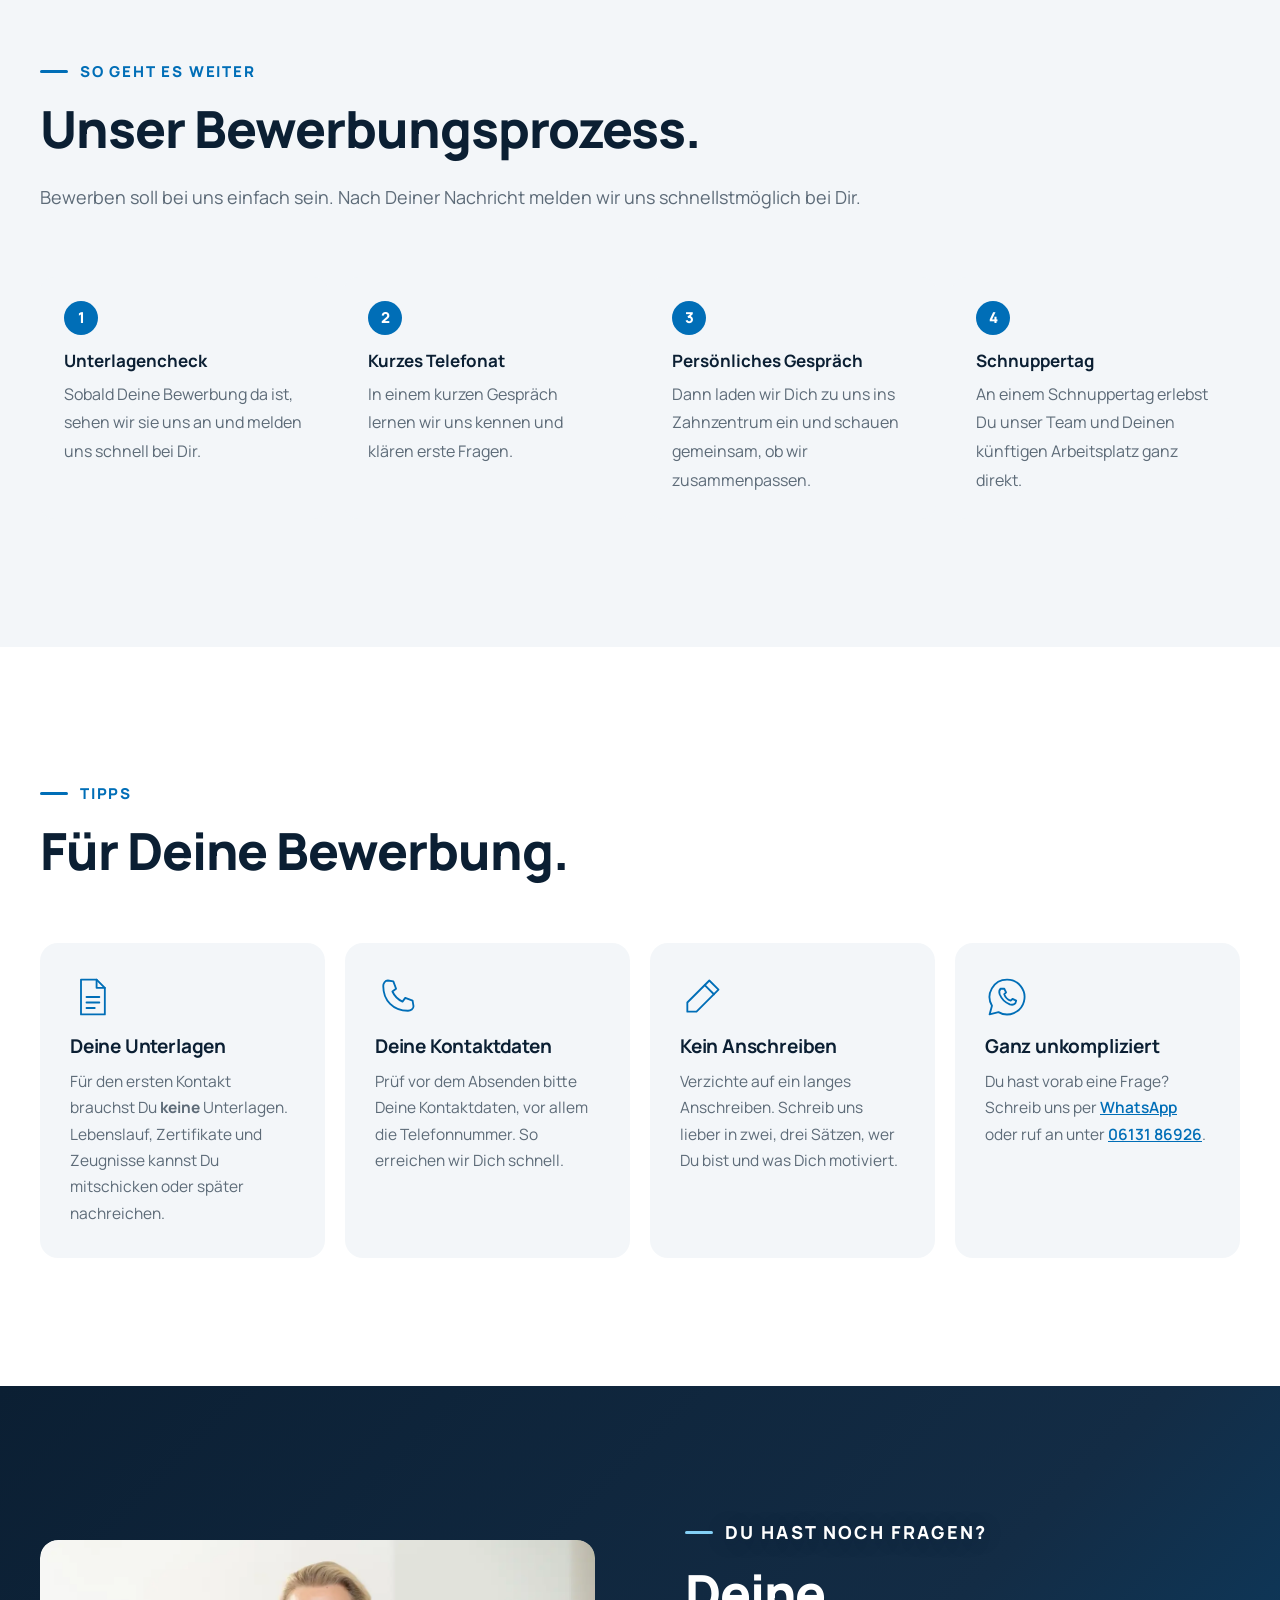
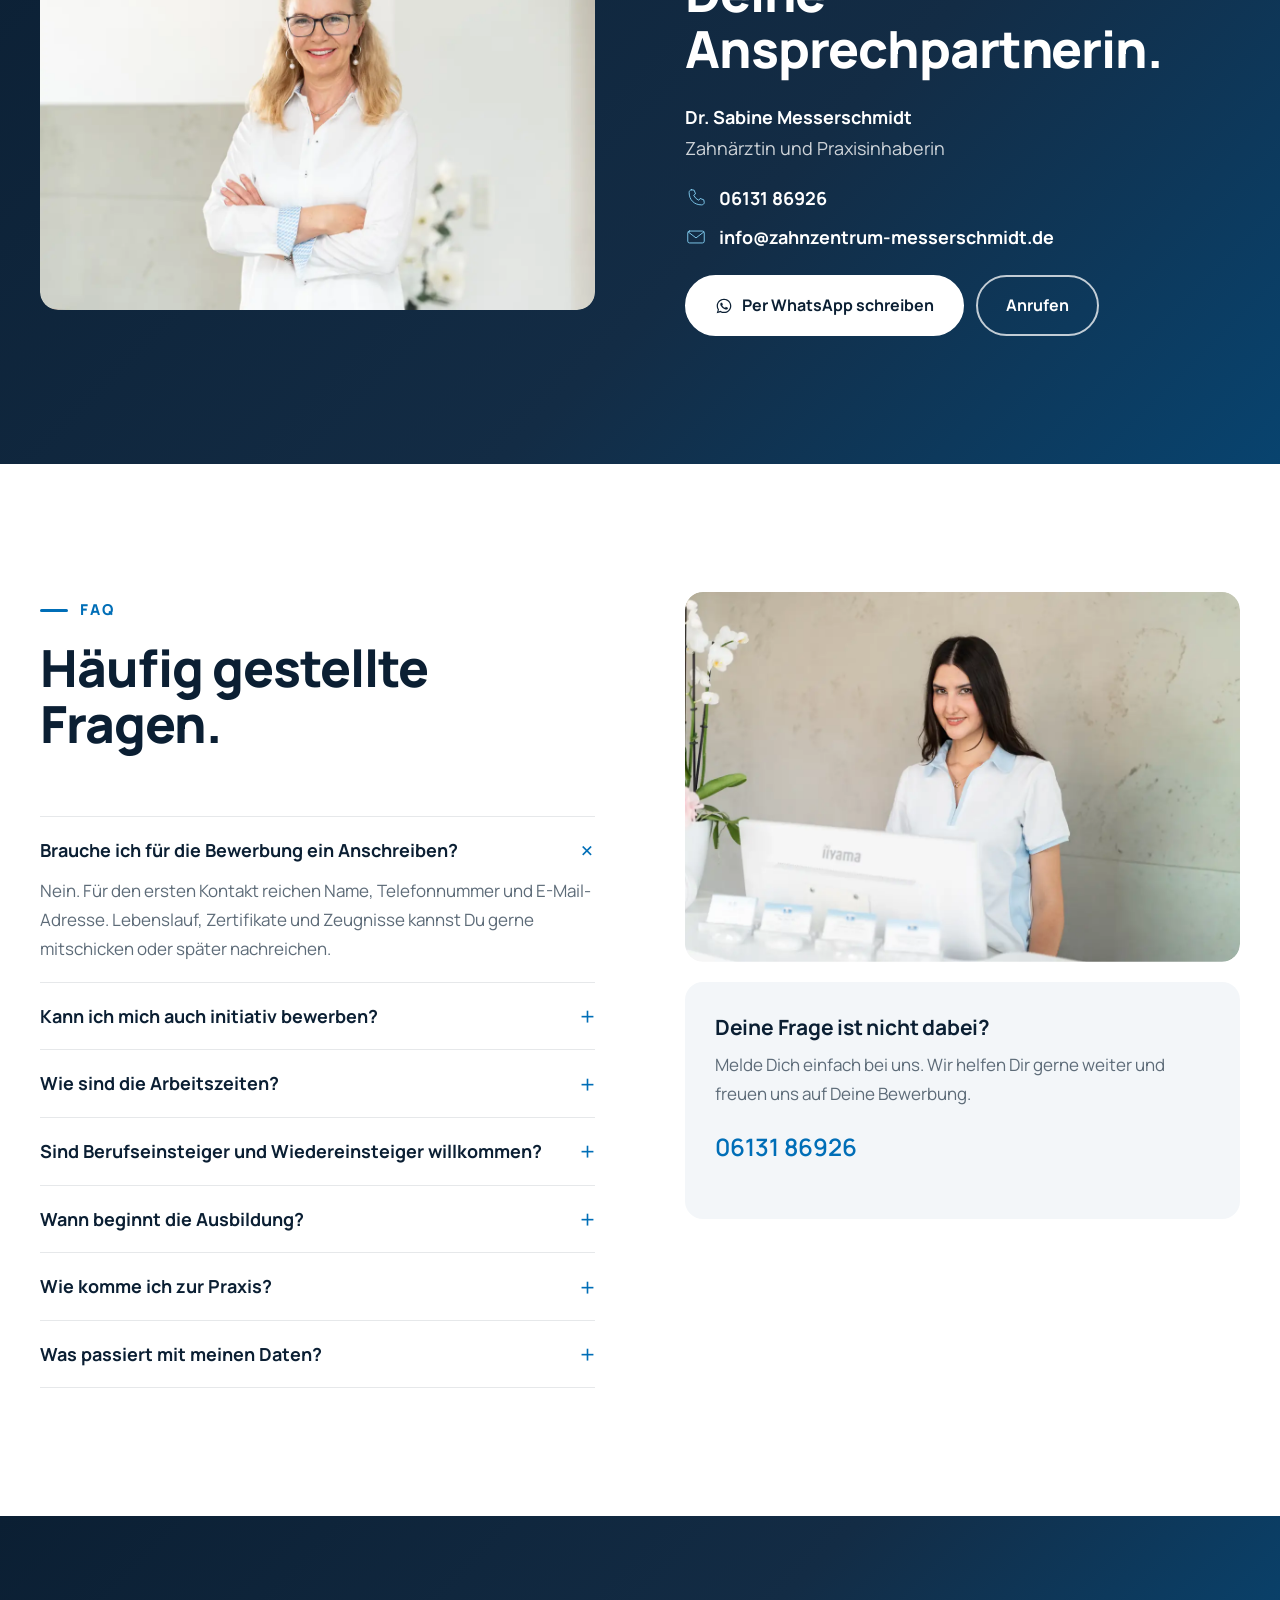
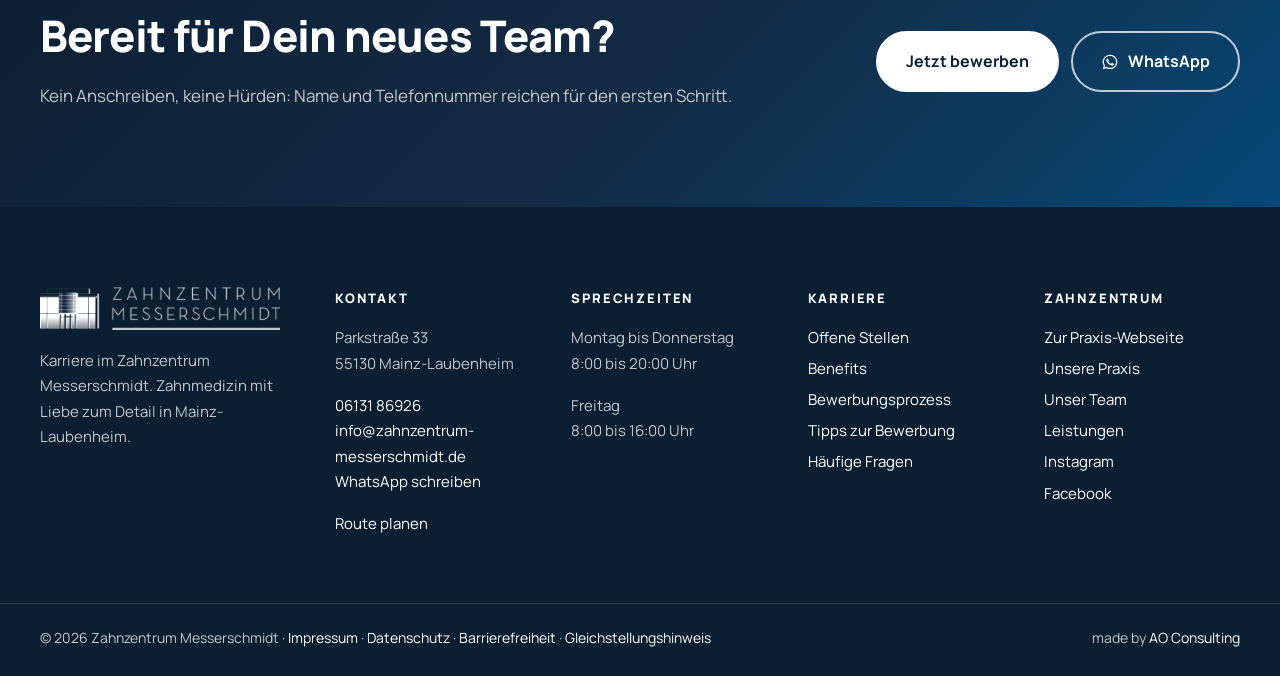
==== commit e37c4605: "Karriere: Titelbild etwas höher, Hero-Text so breit wie die Überschrift, Einleitungstexte volle Brei" ====
--- a/website/index.html
+++ b/website/index.html
@@ -24,7 +24,7 @@
 <link rel="stylesheet" href="assets/css/einwilligung.css?v=bdec8e14">
 <link rel="stylesheet" href="assets/css/barrierefreiheit.css?v=439c8efa">
 <link rel="stylesheet" href="assets/css/stil.css?v=885f09e5">
-<link rel="stylesheet" href="assets/css/karriere.css?v=20261008b">
+<link rel="stylesheet" href="assets/css/karriere.css?v=20261008c">
 <script type="application/ld+json">
 {
   "@context": "https://schema.org",
--- a/website/assets/css/karriere.css
+++ b/website/assets/css/karriere.css
@@ -6,9 +6,11 @@
 
 /* Hero mit Teamfoto */
 .hero-karriere .hero-foto{position:absolute;inset:0}
-.hero-karriere .hero-foto img{width:100%;height:100%;object-fit:cover;object-position:60% 0%}
+.hero-karriere .hero-foto img{width:100%;height:100%;object-fit:cover;object-position:60% 35%}
 @media (max-width:760px){.hero-karriere .hero-foto img{object-position:55% 35%}}
 .hero-karriere h1{font-size:clamp(40px,6vw,82px);max-width:20ch}
+/* Unterzeile so breit wie die Überschrift (ab Tablet) */
+@media (min-width:761px){.hero-karriere .hero-inhalt{display:grid;grid-template-columns:max-content;align-content:end}.hero-karriere .hero-unterzeile{max-width:none;contain:inline-size}}
 
 /* Marken (Ampel: offen grün, initiativ senfgelb) */
 .marken{display:flex;flex-wrap:wrap;gap:8px;margin:0}
@@ -49,7 +51,10 @@
 .benefit:hover img{transform:translateY(-4px) rotate(-6deg) scale(1.08)}
 .benefit h3{font-size:19px;margin-bottom:.35em}
 .benefit p{color:var(--grau);font-size:15.5px;margin:0}
-.benefits-fuss{margin-top:28px;color:var(--grau);max-width:70ch}
+.benefits-fuss{margin-top:28px;color:var(--grau)}
+/* Einleitungstexte über die ganze Breite, Überschrift bleibt schmal */
+.abschnitt-kopf{max-width:none}
+.abschnitt-kopf h2{max-width:760px}
 
 /* Drei Gründe */
 .gruende-raster{display:grid;grid-template-columns:repeat(3,1fr);gap:20px}
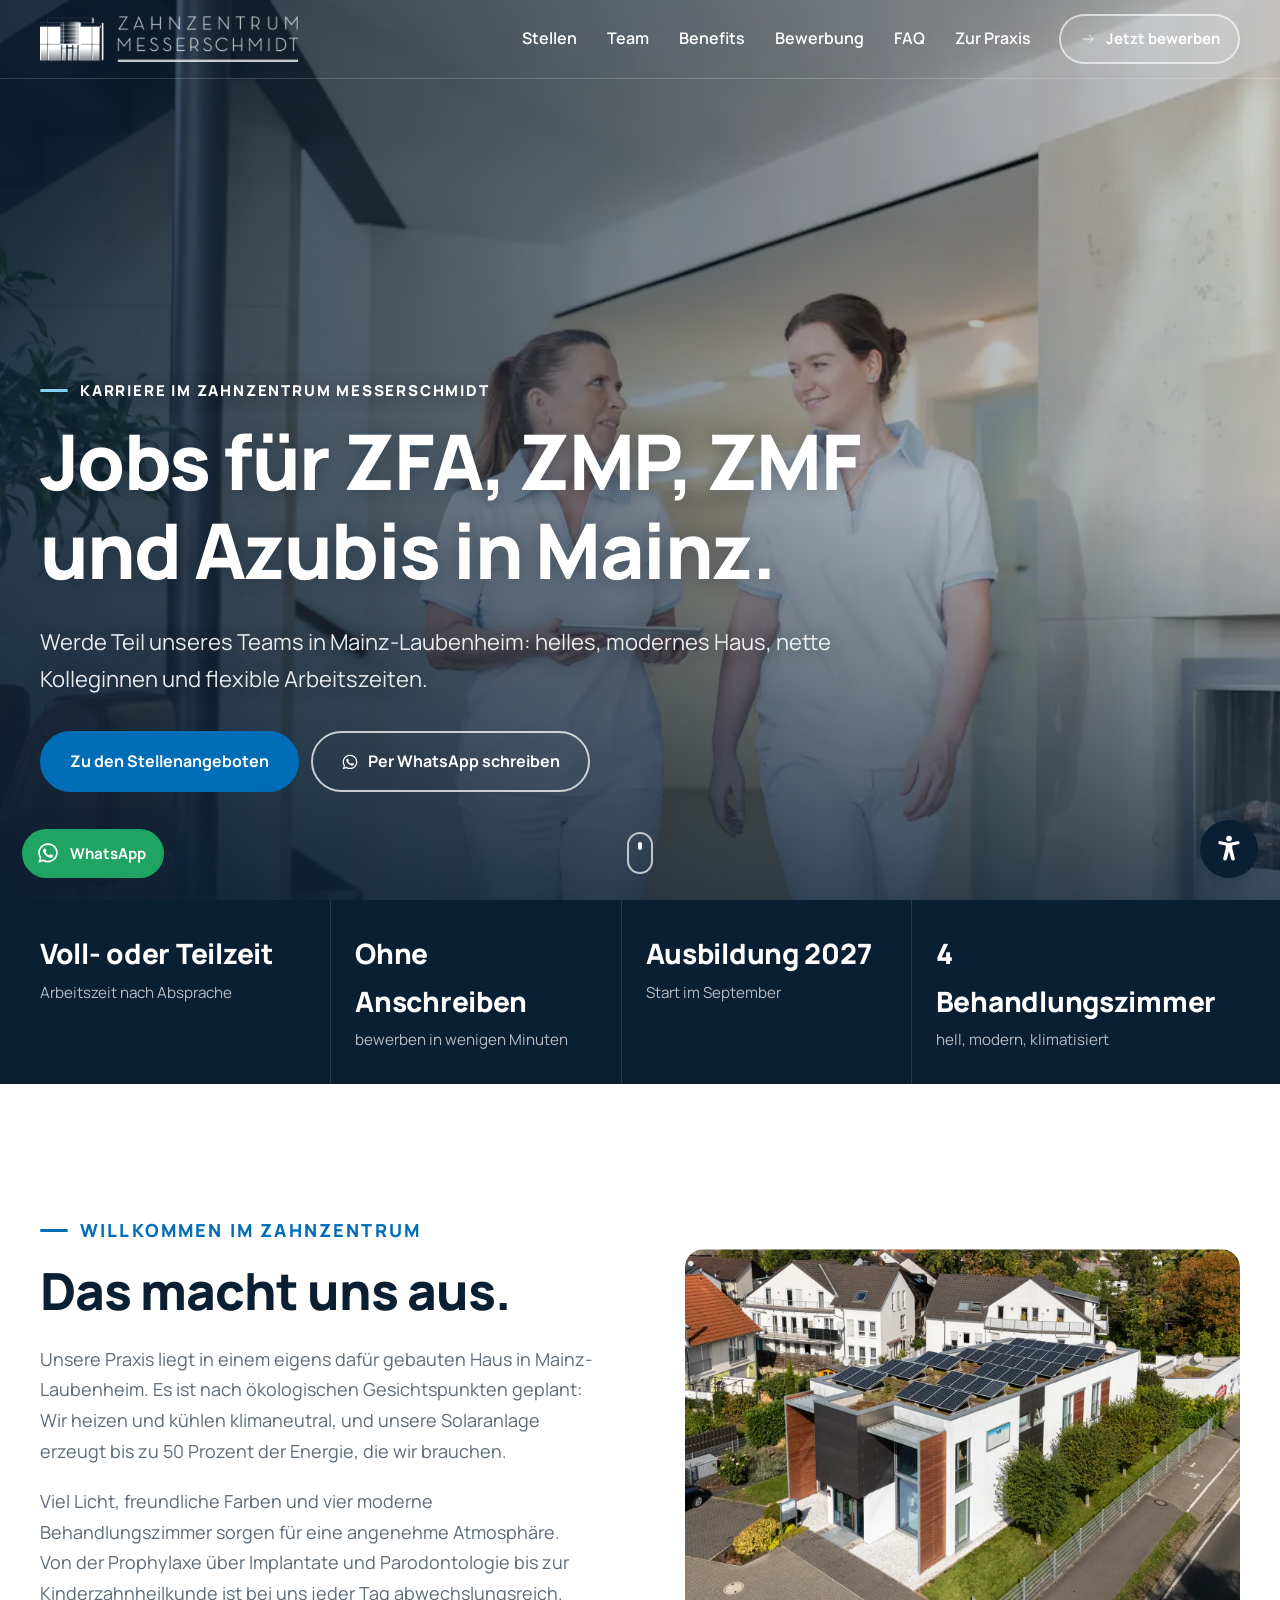
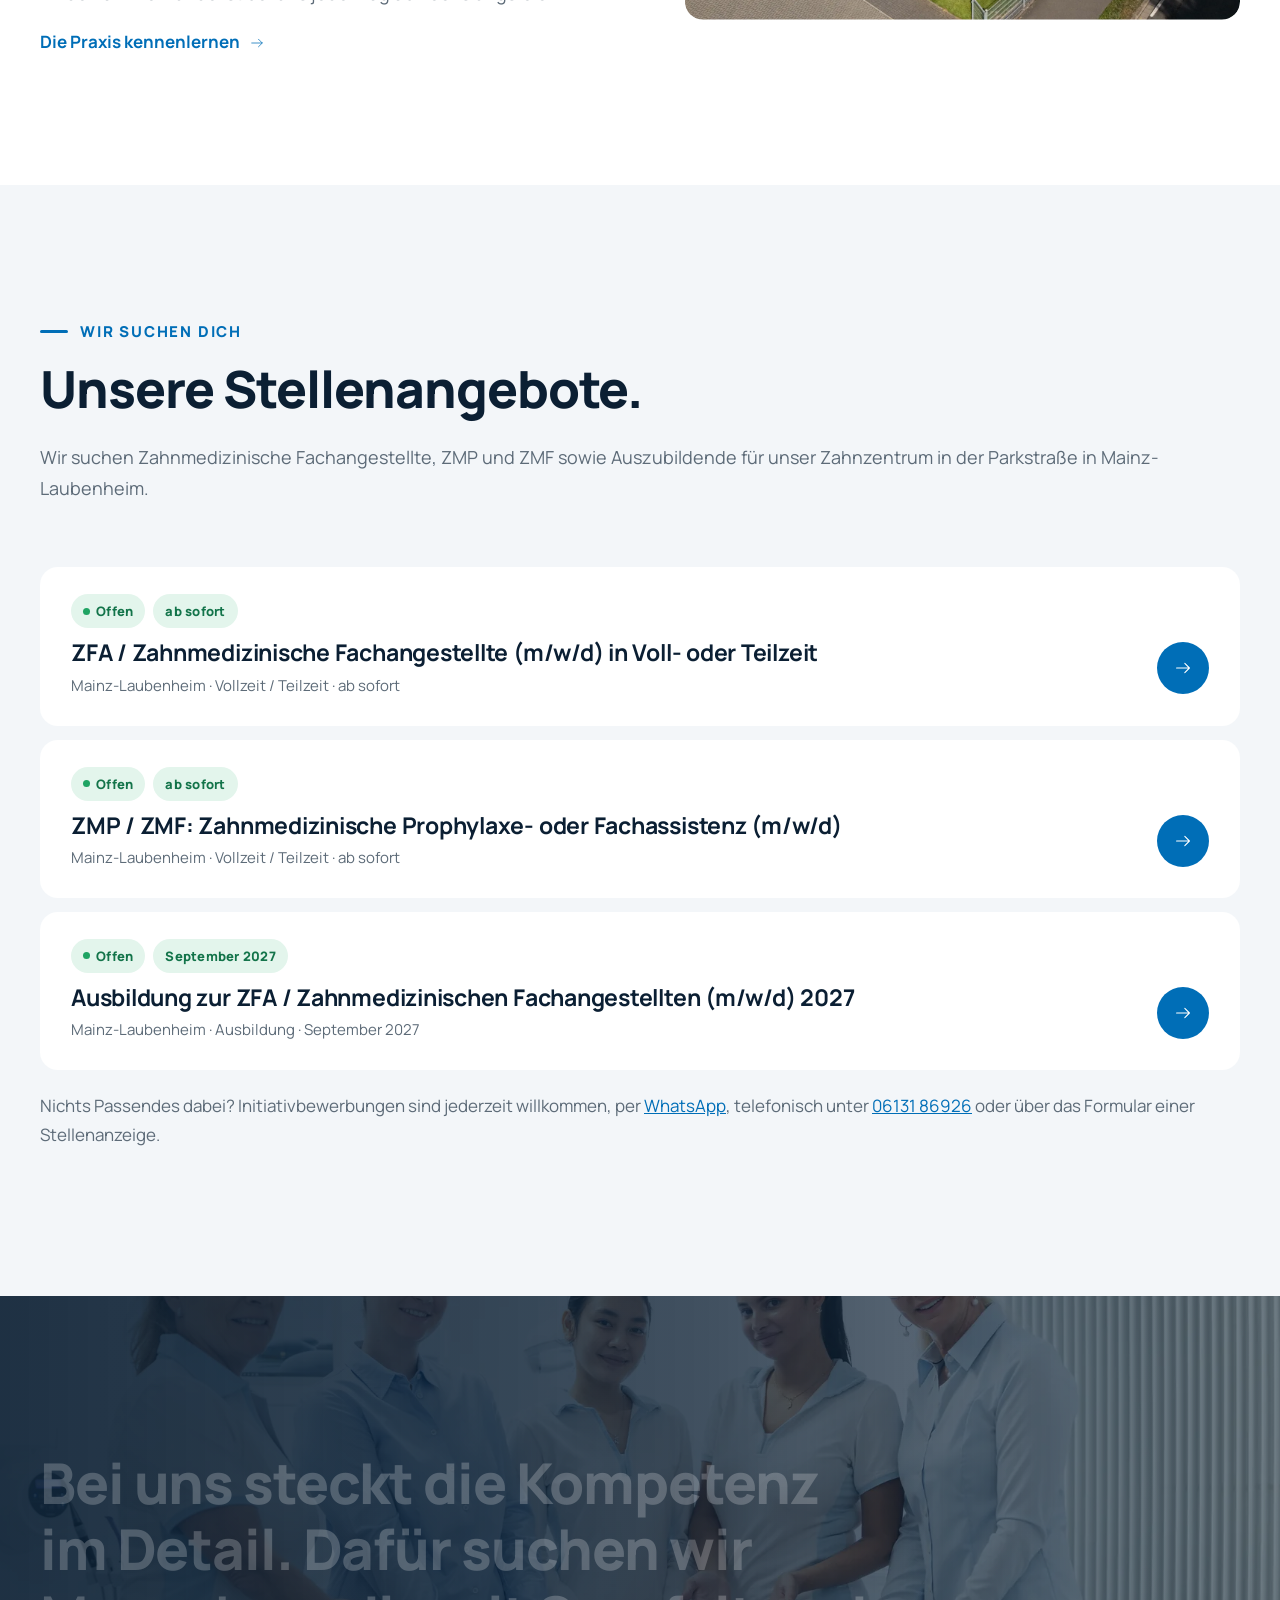
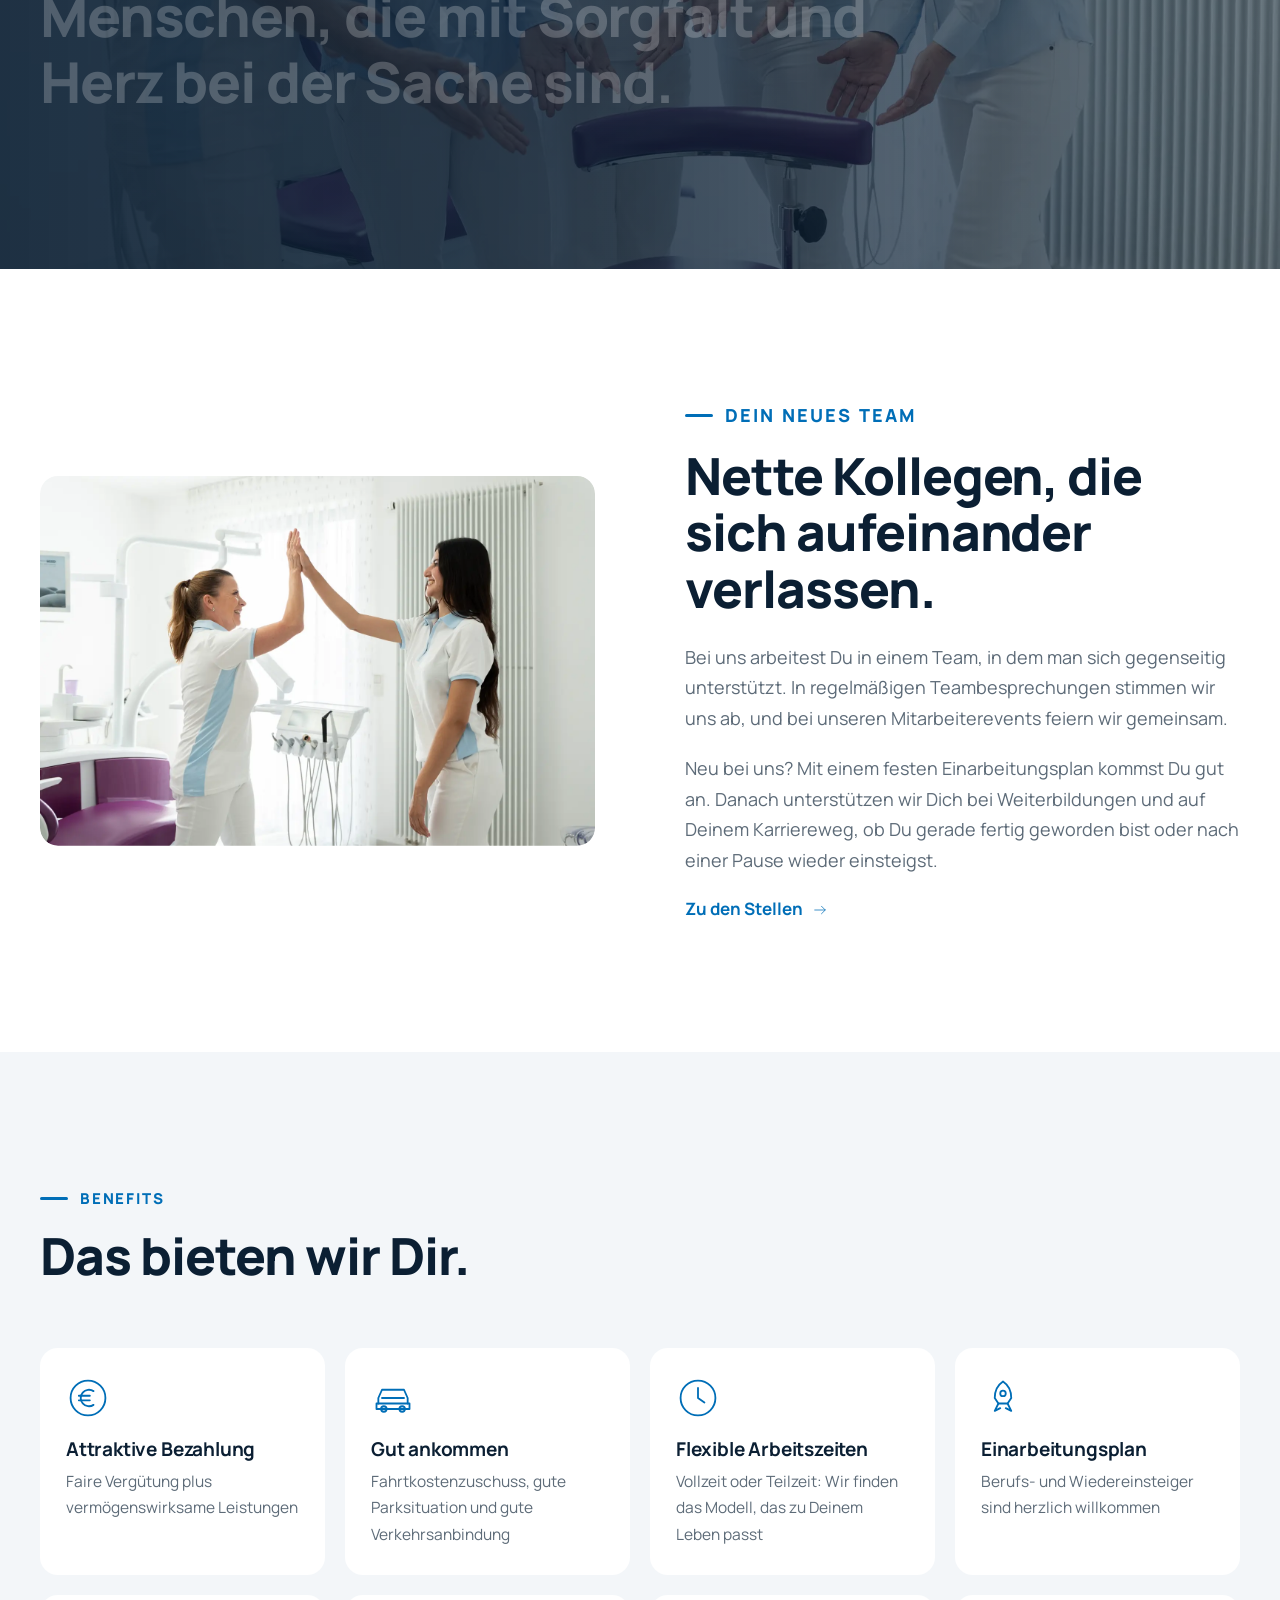
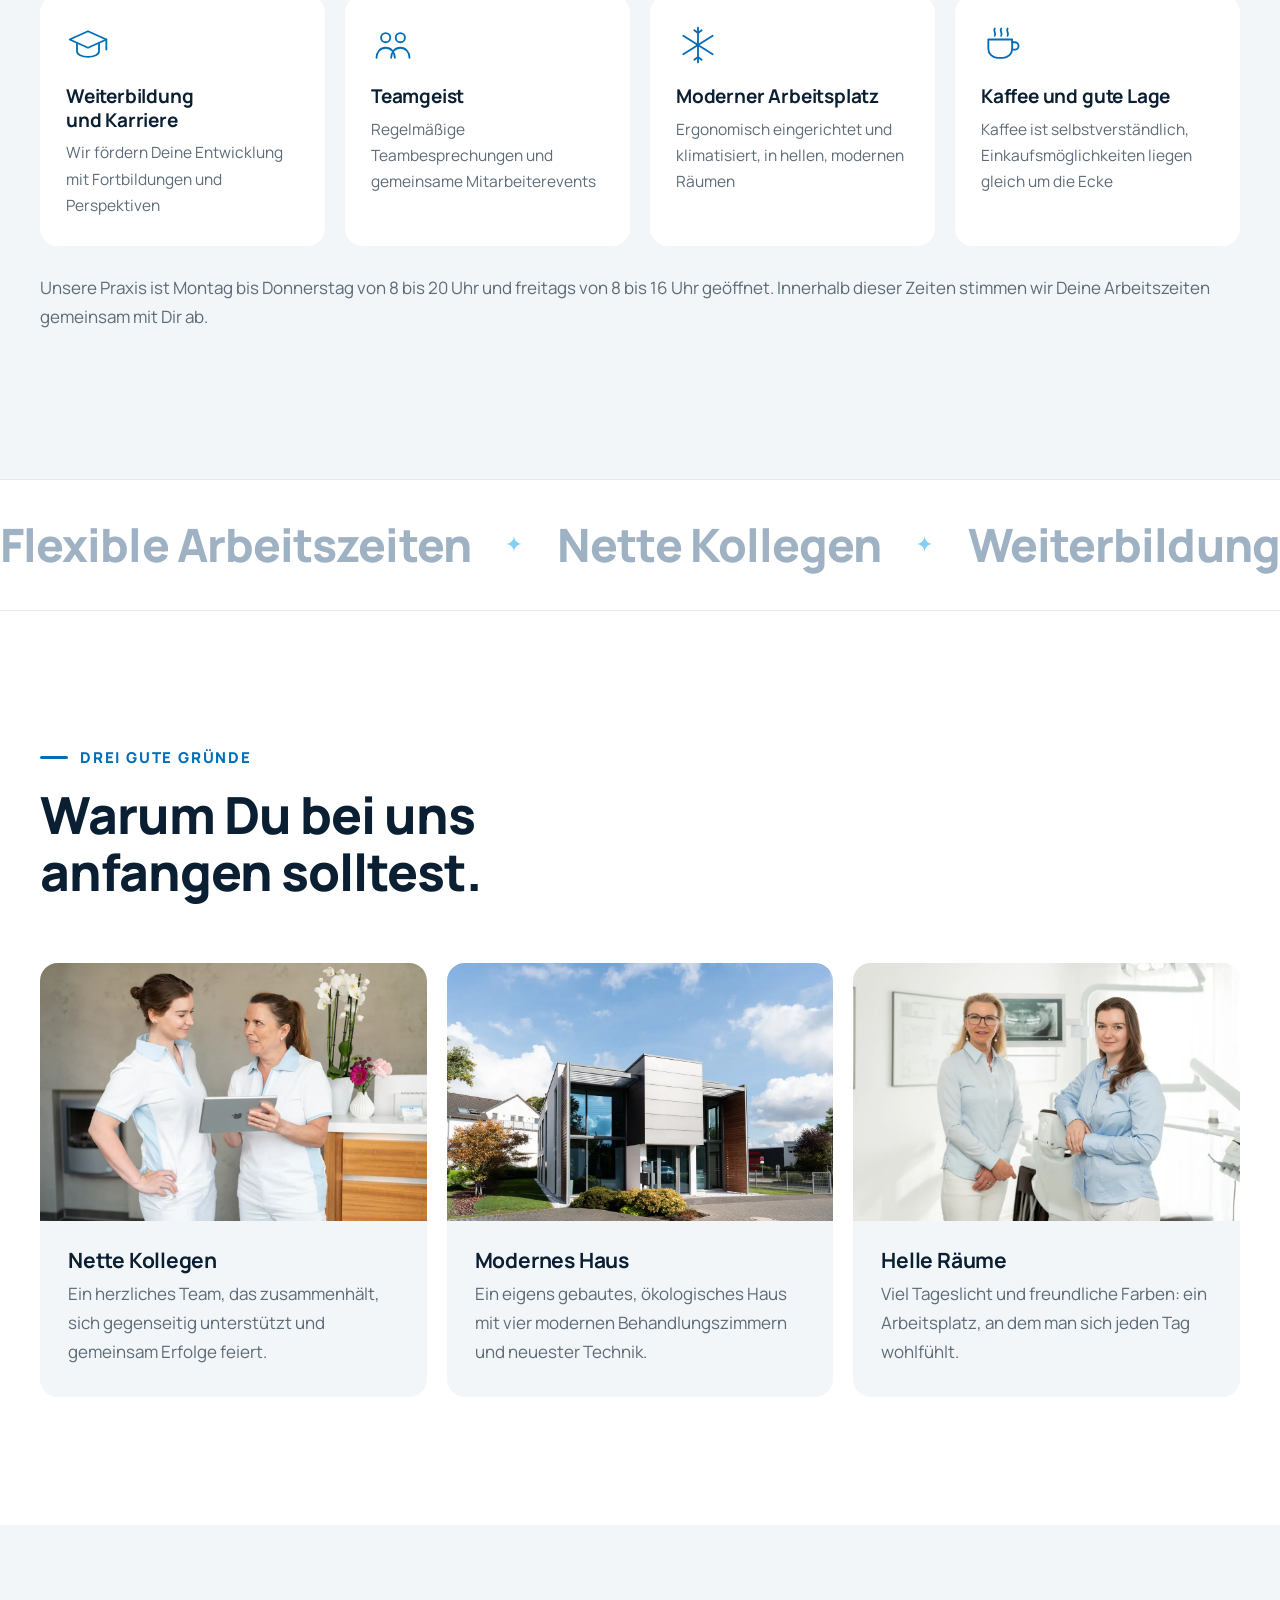
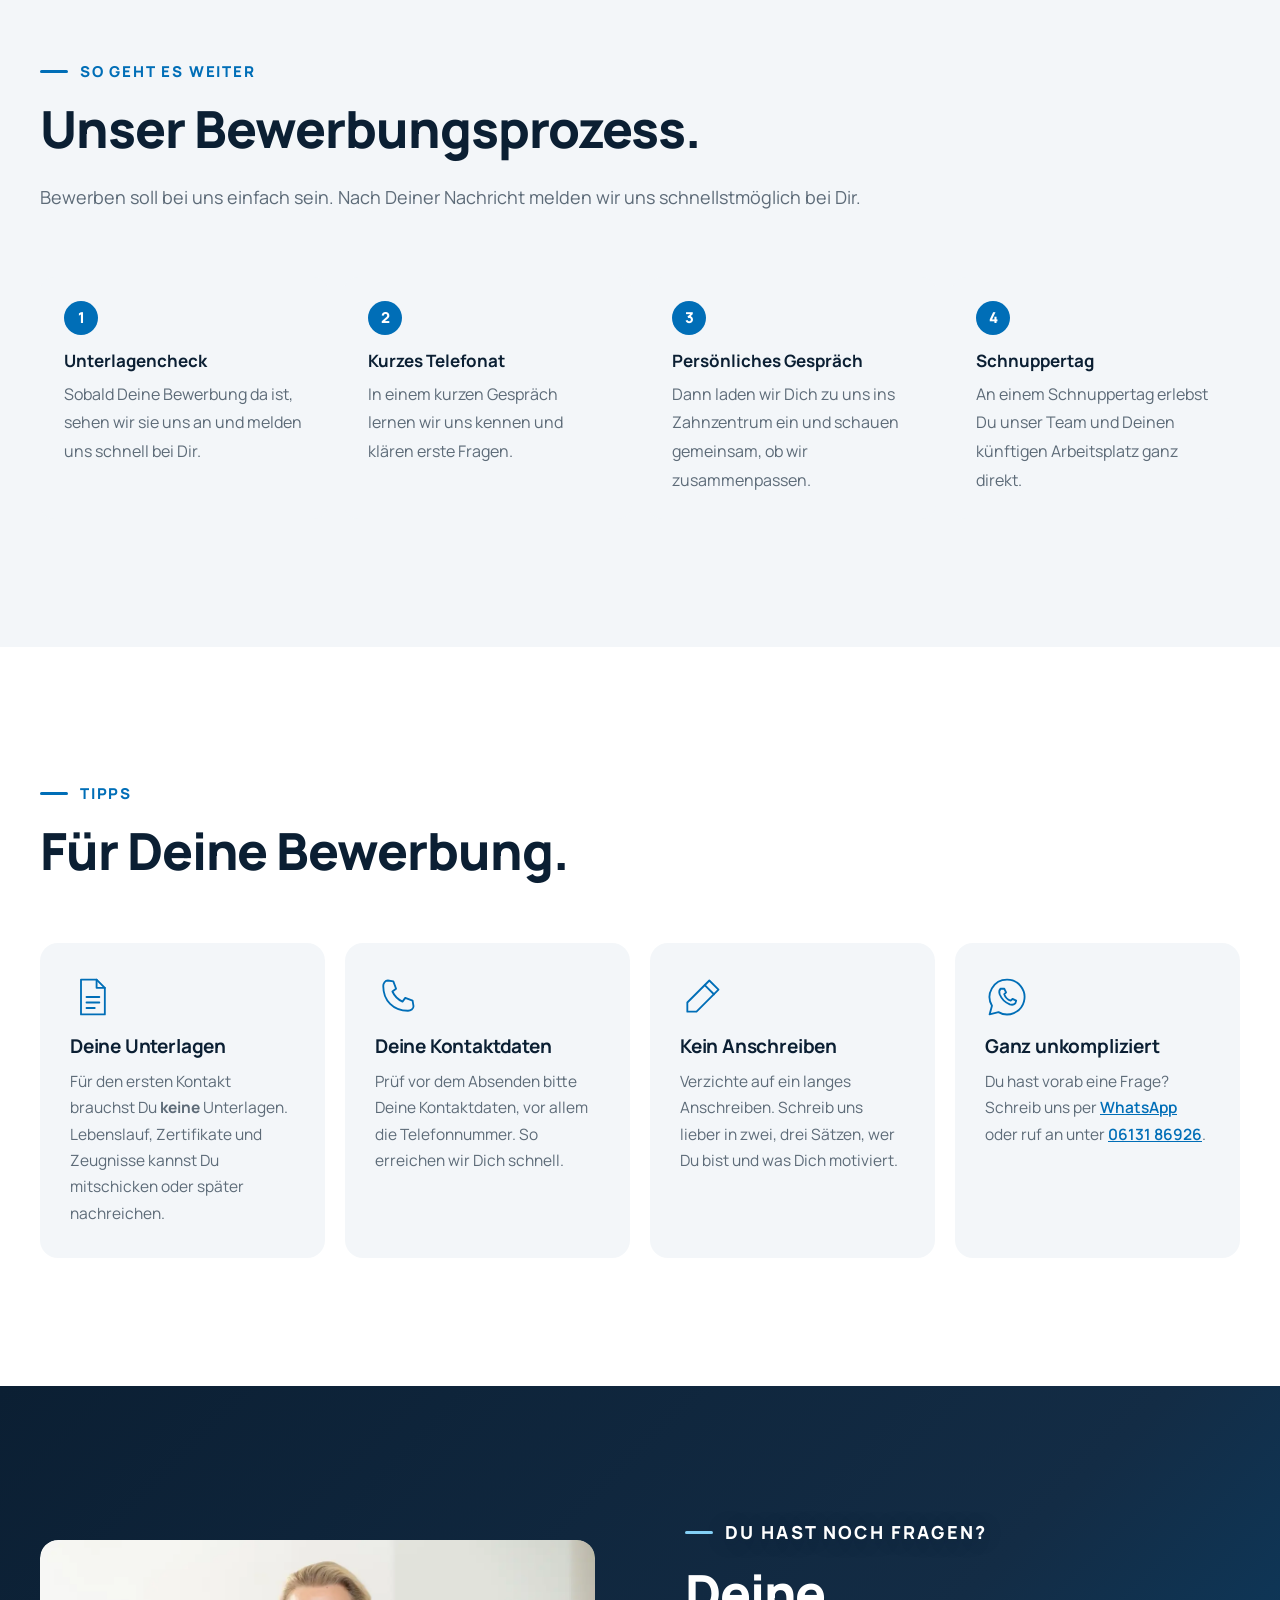
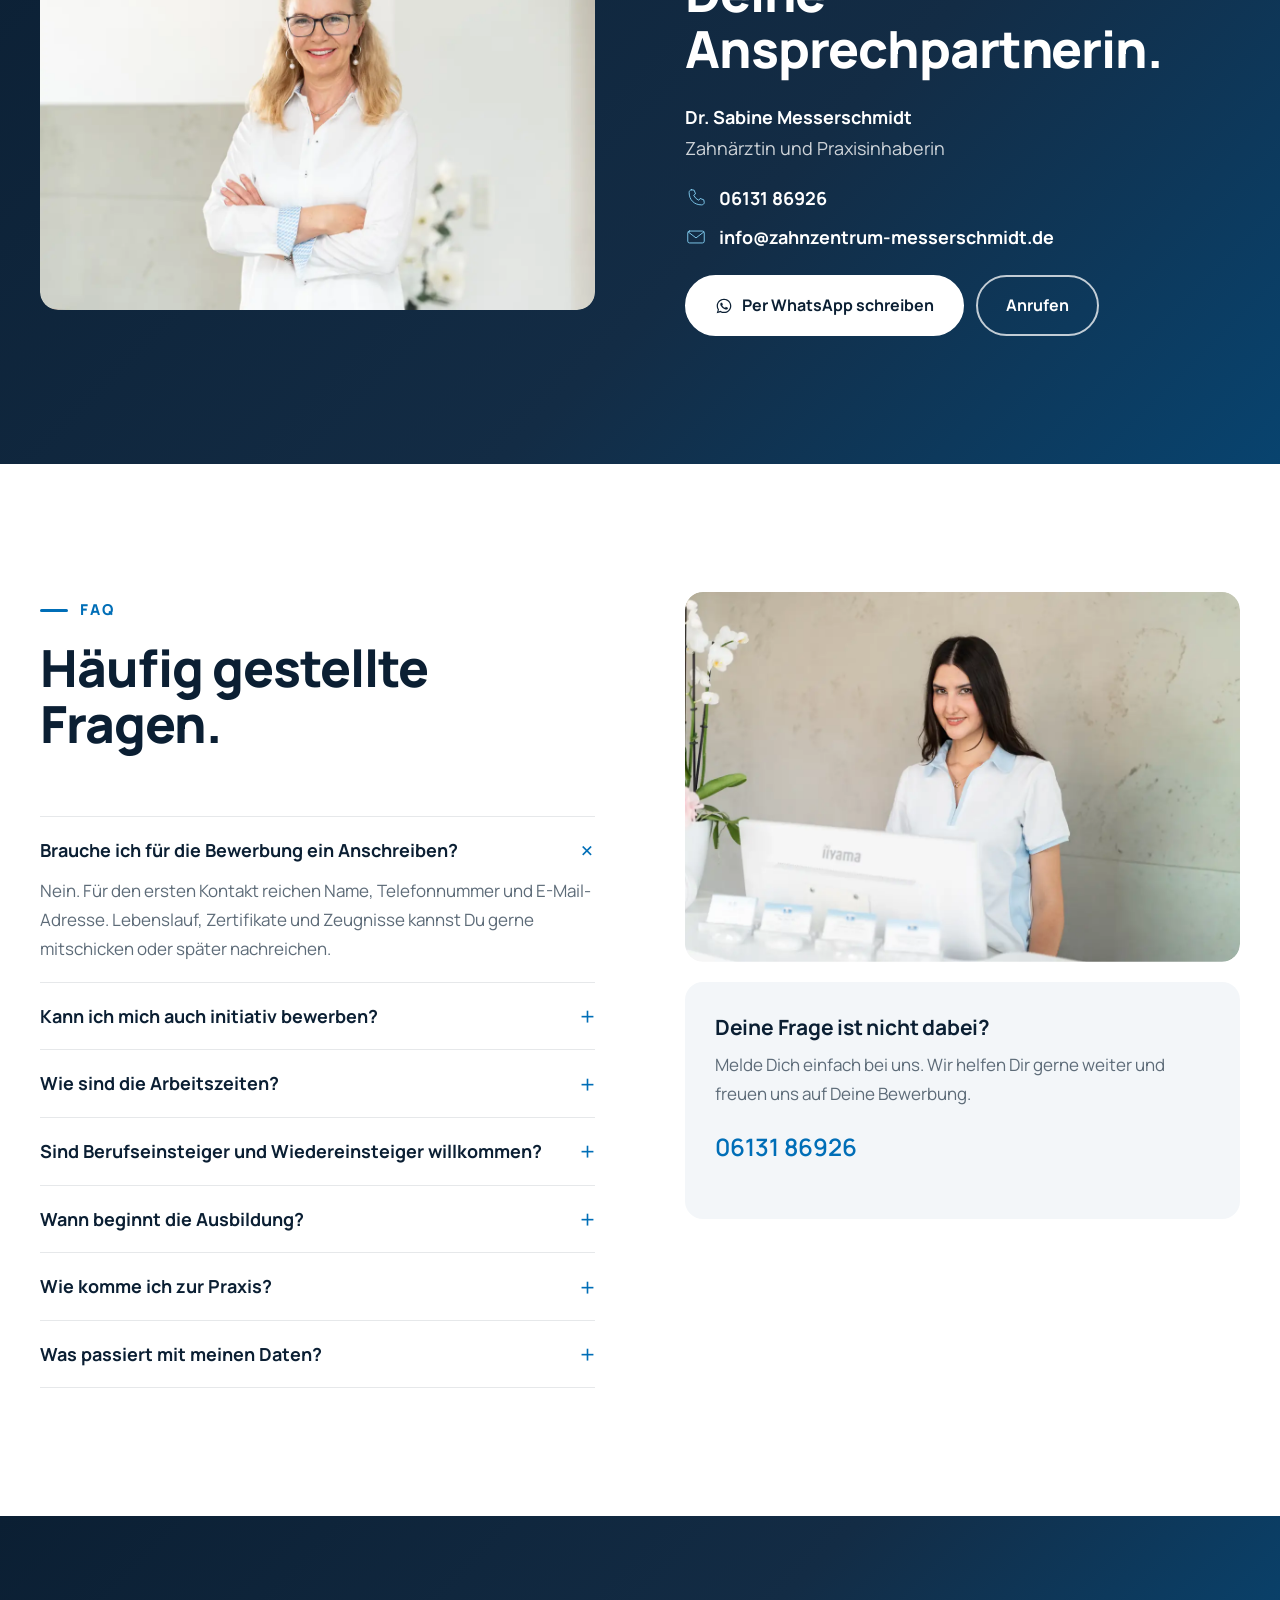
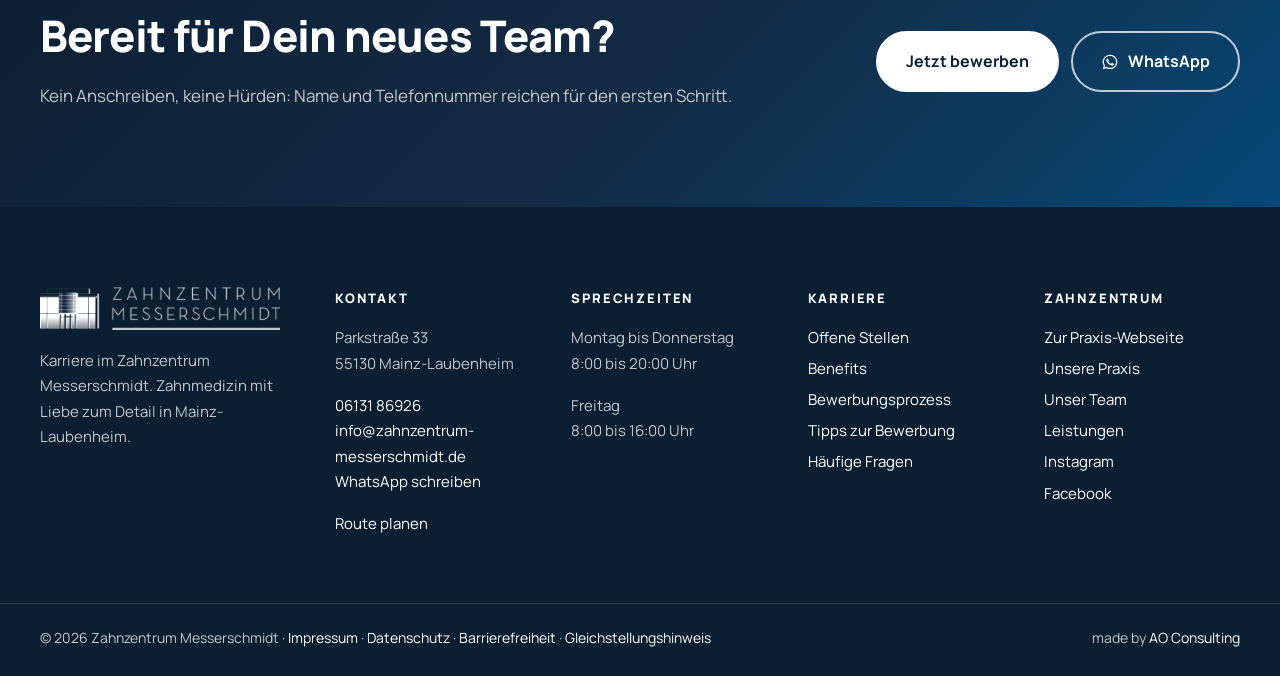
==== commit 7a024e67: "Stellenanzeigen: neuer Seitenkopf mit ganzem Foto neben dem Text, neue Bilder (Wunsch Awan) Die Kopf" ====
--- a/website/index.html
+++ b/website/index.html
@@ -24,7 +24,7 @@
 <link rel="stylesheet" href="assets/css/einwilligung.css?v=bdec8e14">
 <link rel="stylesheet" href="assets/css/barrierefreiheit.css?v=439c8efa">
 <link rel="stylesheet" href="assets/css/stil.css?v=885f09e5">
-<link rel="stylesheet" href="assets/css/karriere.css?v=20261008c">
+<link rel="stylesheet" href="assets/css/karriere.css?v=ef3f4153">
 <script type="application/ld+json">
 {
   "@context": "https://schema.org",
--- a/website/assets/css/karriere.css
+++ b/website/assets/css/karriere.css
@@ -149,3 +149,18 @@
 /* Kopf-Knopf: zwischen Handy und Rechner mit Text, am Handy übernimmt die Schnellleiste */
 @media (max-width:1100px){.kopf-knopf span{display:inline}.kopf-knopf{padding:10px 16px}}
 @media (max-width:760px){.kopf-knopf{display:none}.navi-schalter{margin-left:auto}}
+
+/* Seitenkopf der Stellenanzeigen: Foto als ganzes Bild im Rahmen neben dem Text, nichts wird angeschnitten
+   (seit 08.10.2026, Wunsch Awan). Hintergrund ist der dunkle Verlauf des Seitenkopfs. */
+.stelle-kopf.mit-bild::before{display:none}
+.stelle-kopf.mit-bild{min-height:0;display:block}
+.stelle-kopf .seitenkopf-bild{position:relative;inset:auto;transform:none !important;width:calc(100% - 40px);max-width:640px;aspect-ratio:3/2;margin:28px auto 0;border-radius:var(--radius);overflow:hidden;box-shadow:0 18px 50px rgba(0,0,0,.28)}
+.stelle-kopf .seitenkopf-bild img{width:100%;height:100%;object-fit:cover}
+.stelle-kopf.mit-bild .seitenkopf-text{padding-top:32px}
+@media (min-width:1000px){
+  .stelle-kopf.mit-bild{display:flex;align-items:center}
+  .stelle-kopf .seitenkopf-bild{position:absolute;right:max(40px,calc((100% - var(--breite-hero))/2 + 40px));top:50%;width:min(40%,640px);margin:calc(min(40vw,640px) / -3) 0 0}
+  .stelle-kopf.mit-bild .seitenkopf-text{padding-top:clamp(60px,6vw,96px);padding-bottom:clamp(60px,6vw,96px)}
+  .stelle-kopf.mit-bild .seitenkopf-text>*{max-width:min(54%,760px)}
+  .stelle-kopf.mit-bild .seitenkopf-text{min-height:calc(min(40vw,640px) / 1.5 + 2 * clamp(60px,6vw,96px))}
+}
